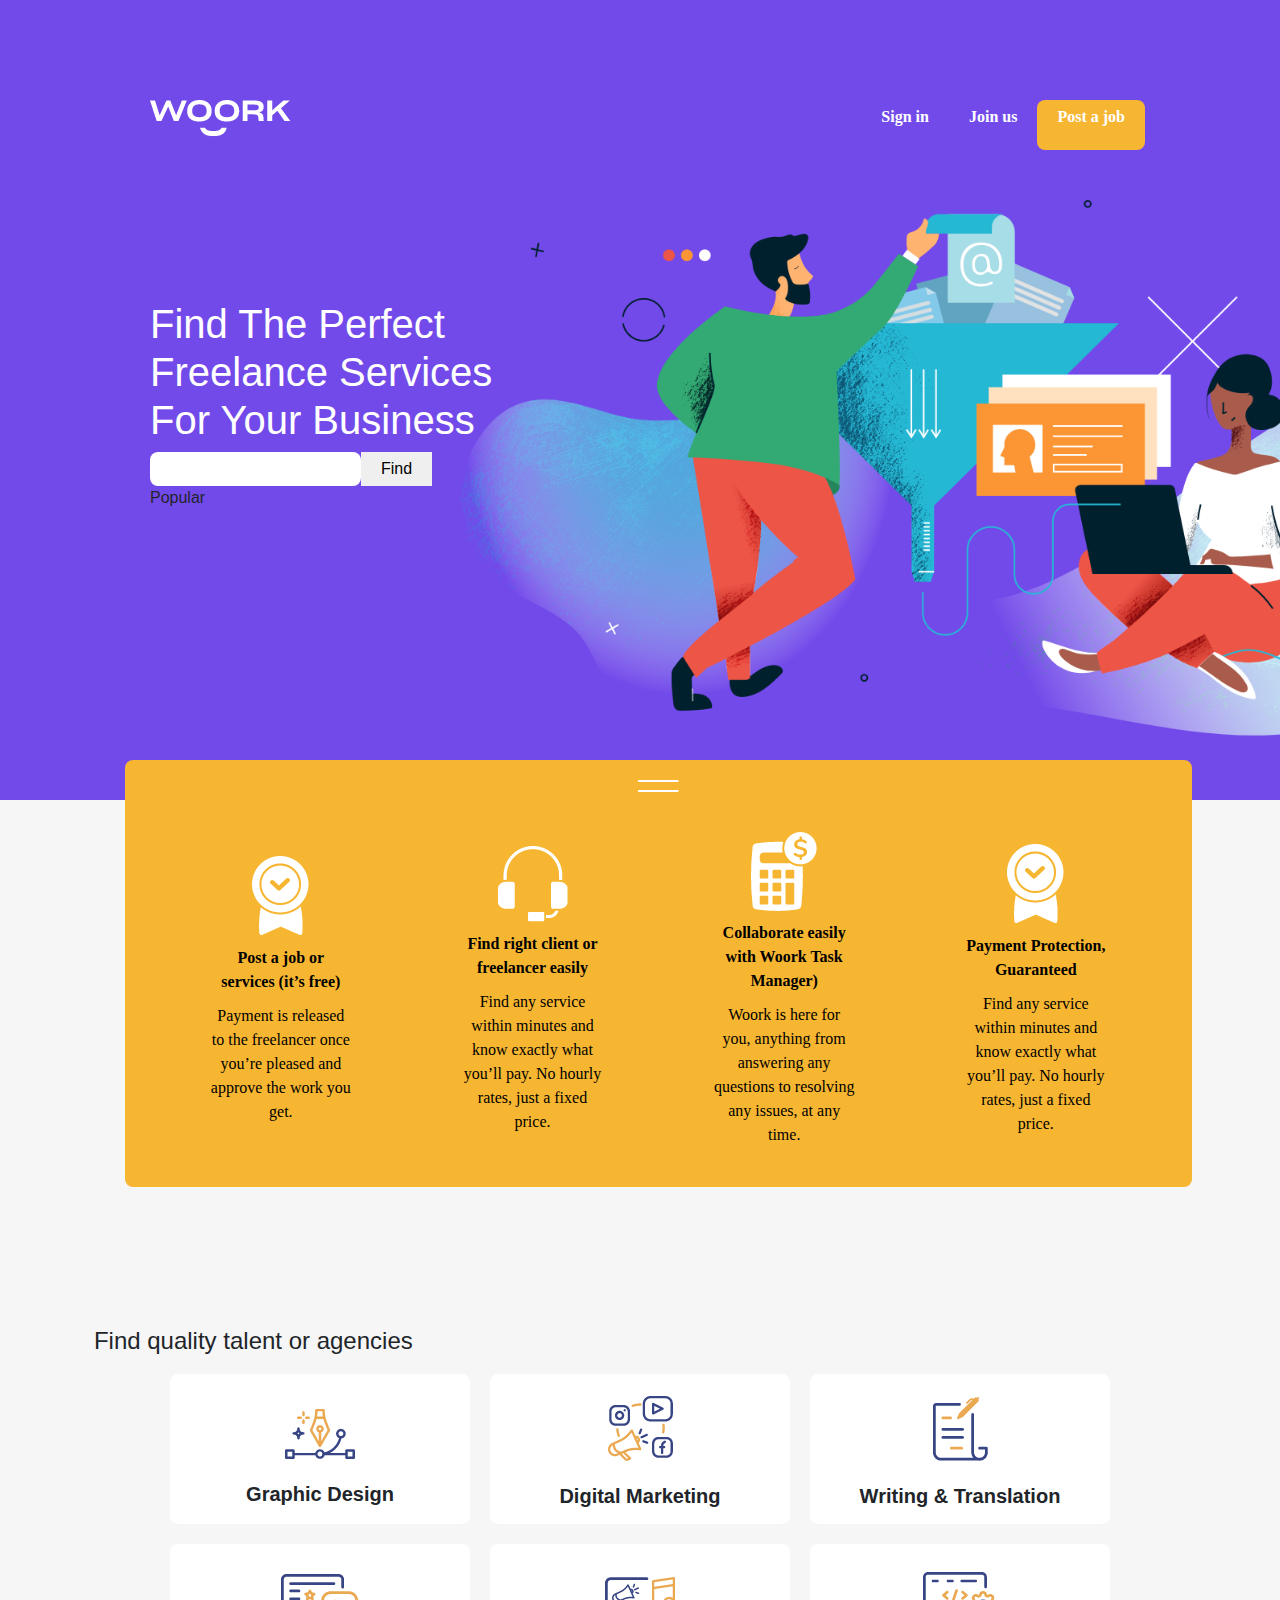
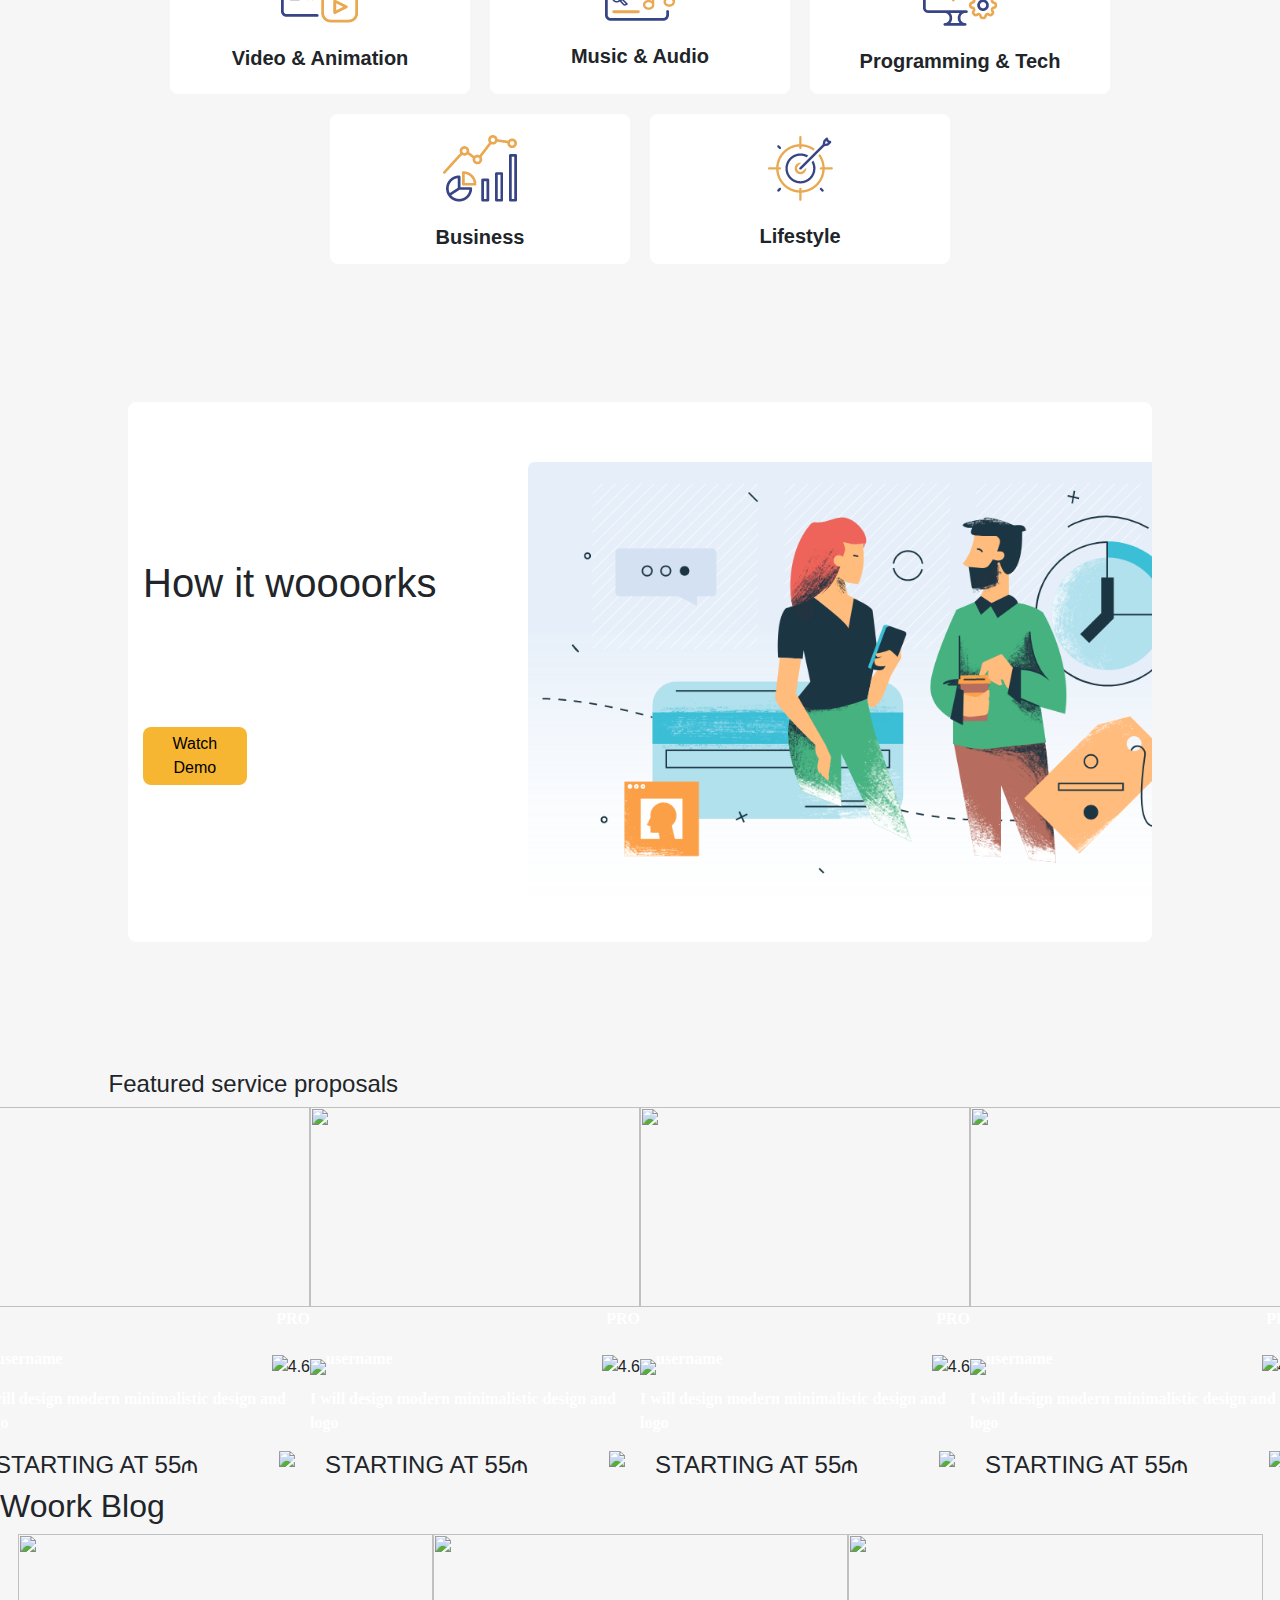
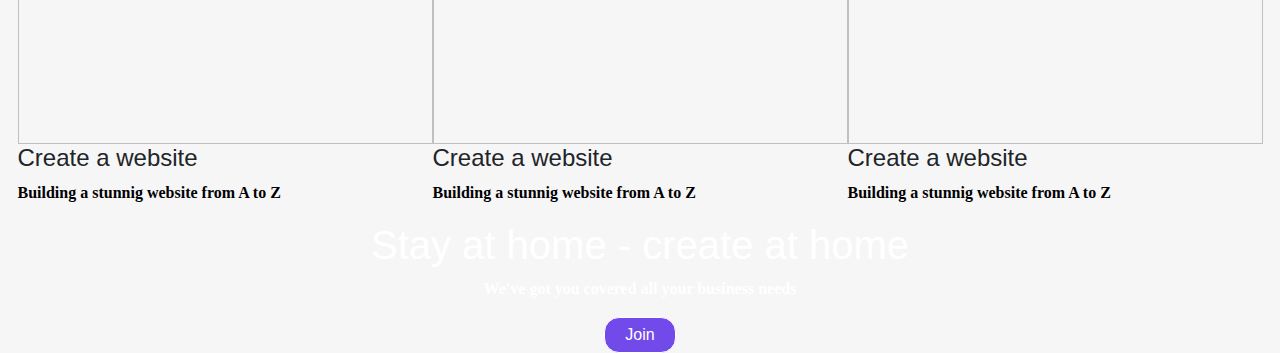
==== проект Nnn/html/index.html @ d4a45700 "Add files via upload" ====
<!doctype html>
<html>
  <head>
    <!-- Required meta tags -->
    <meta charset="utf-8">
    <meta name="viewport" content="width=device-width, initial-scale=1, shrink-to-fit=no">

    <!-- Bootstrap CSS -->
    <link rel="stylesheet" href="../css/index.css">
    <link rel="stylesheet" href="../bootstrap-4.4.1-dist/bootstrap-4.4.1-dist/css/bootstrap.min.css" rel="stylesheet">

  </head>
    <body style="background-color:#f6f6f6">
        <div class="header">
            <div class="row">
                <div class="col-md-7">
                    <img class="" src="../css/Logo.png"></div>
                    <div class="col-md-5">
                        <div class="row buttons1">
                            <button class="nobck"><p>Sign in</p></button>
                            <button class="nobck"><p>Join us</p></button>
                            <button class="bgg-orange"><p>Post a job</p></button>
                        </div>
                    </div>
            </div>
              <div class="row  header-title">
                <div class="col-md-5">
                  <h1>
                    Find The Perfect Freelance
                    Services For Your Business
                  </h1>
                  <div class="row">
                    <input>
                    <button>Find</button>  
                  </div>
                  <div>
                    Popular
                  </div>
                </div>
              </div>
        </div>
        <div class="col-md-10 marketing-toolbar bgg-orange">
            <div class="d-flex justify-content-center">
              <div>
                <img src="../css/Group1329.png">
              </div>
            </div>
            <div class="col-md-12 d-flex justify-content-center">
              <div class="col-md-3 d-flex padding-bottom-40px flex-column marketing-inset"> 
                <div class="d-flex justify-content-center"> 
                  <img class="d-flex"src="../css/Group 372.png">
                </div>
                <div>
                  <p class="title">Post a job or services
                    (it’s free)</p>
                  <p class="description">Payment is released to the freelancer once you’re pleased and approve the work you get.</p>
                </div>
              </div>
              <div class="col-md-3 padding-bottom-40px d-flex flex-column marketing-inset"> 
                <div class="icon-holder d-flex justify-content-center"> 
                  <img class="d-flex" src="../css/Group370.png">
                </div>
                <div>
                  <p class="title">Find right client or 
                    freelancer easily</p>
                  <p class="description">Find any service within minutes and know exactly what you’ll pay. No hourly rates, just a fixed price.</p>
                </div>
              </div>
              <div class="col-md-3 padding-bottom-40px d-flex flex-column marketing-inset"> 
                <div class="icon-holder d-flex justify-content-center"> 
                  <img class="d-flex" src="../css/Group368.png">
                </div>
                <div>
                  <p class="title">Collaborate easily with
                    Woork Task Manager)</p>
                  <p class="description">Woork is here for you, anything from answering any questions to resolving any issues, at any time.</p>
                </div>
              </div>
              <div class="col-md-3 padding-bottom-40px d-flex flex-column marketing-inset"> 
                <div class="icon-holder d-flex justify-content-center"> 
                  <img class="d-flex" src="../css/Group 1326.png">
                </div>
                <div>
                  <p class="title">Payment Protection,
                    Guaranteed</p>
                  <p class="description">Find any service within minutes and know exactly what you’ll pay. No hourly rates, just a fixed price.</p>
                </div>
              </div>
            </div>
       </div>
       <div class="media-tabs">
          <div class="col-4 margin-left-40px d-flex justify-content-center">
            <h4 class="d-flex justify-content-flex-start">Find quality talent or agencies</h4>
          </div>
          <div class=" col-12 d-flex flex-row justify-content-center align-items-center flex-wrap">
            <div class="container d-flex flex-column justify-content-center bgg-white">
              <div class="d-flex padding-top-10px justify-content-center">
                <img src="../css/graphic design.png">
              </div>
              <h5 class="d-flex justify-content-center">Graphic Design</h5>
            </div>
            <div class="container  d-flex flex-column justify-content-center bgg-white">
              <div class="d-flex justify-content-center">
                <img src="../css/social media marketing.png">
              </div>
              <h5 class="d-flex justify-content-center">Digital Marketing</h5>
            </div>
            <div class="container  d-flex flex-column justify-content-center bgg-white">
              <div class="d-flex justify-content-center">
                <img src="../css/copywriters_articles.png">
              </div>
              <h5 class="d-flex justify-content-center">Writing & Translation</h5>
            </div>
            <div class="container  d-flex flex-column justify-content-center bgg-white">
              <div class="d-flex justify-content-center">
                <img src="../css/Group 754.png">
              </div>
              <h5 class="d-flex justify-content-center">Video & Animation</h5>
            </div>
            <div class="container  d-flex flex-column justify-content-center bgg-white">
              <div class="d-flex justify-content-center">
                <img src="../css/Group 759.png">
              </div>
              <h5 class="d-flex justify-content-center">Music & Audio</h5>
            </div>
            <div class="container  d-flex flex-column justify-content-center bgg-white">
              <div class="d-flex justify-content-center">
                <img src="../css/Group 751.png">
              </div>
              <h5 class="d-flex justify-content-center">Programming & Tech</h5>
            </div>
            <div class="container  d-flex flex-column justify-content-center bgg-white">
              <div class="d-flex justify-content-center">
                <img src="../css/Group 750.png">
              </div>
              <h5 class="d-flex justify-content-center">Business</h5>
            </div>
            <div class="container  d-flex flex-column justify-content-center bgg-white">
              <div class="d-flex justify-content-center">
                <img src="../css/Group 752.png">
              </div>
              <h5 class="d-flex justify-content-center">Lifestyle</h5>
            </div>
          </div>
      </div>
      <div class="howitwoorks bgg-white d-flex align-items-center">
        <div class="d-flex flex-column justify-content-center col-md-4 margin-left-130px">
          <h1>How it woooorks</h1>
          <div class="col-md-8">
            <p class="color-black">Woorks expertly connects professionals and agencies to Business seeking specialized talent</p>
          </div>
          <button class="col-md-4 bgg-orange">Watch Demo</button>
        </div>
      </div>
      <div class="Featured-service-proposals">
        <div class="col-4 margin-left-40px d-flex justify-content-center">
          <h4 class="d-flex justify-content-flex-start">Featured service proposals</h4>
        </div>
        <div class="col-md-12 d-flex justify-content-center flex-row">
          <div class="featured-block d-flex flex-column">
            <div class="d-flex flex-column" >
              <img style="width:330px;height: 200px;;"src="../css/image85.png">
              <div class="pro-icon d-flex justify-content-center align-self-end">
                <p>PRO</p>
              </div>
            </div>
            <div class="featured-user d-flex flex-row justify-content-between align-items-center">
              <div class="d-flex flex-row justify-content-start align-items-center">
                <img src="../css/Ellipse 51.png">
                <p class="featured-username">username</p>
              </div>
              <div class="d-flex flex-row user-rate">
                <img src="../css/Star.png" class="rate-icon">
                <div class="rate-number">
                  4.6
                </div>
              </div>
            </div>
            <div class="featured-description">
              <p class=" color-black padding-bottom-20px">I will design modern minimalistic design and logo</p>
            </div>
            <div class="d-flex flex-row justify-content-between">
              <h4 style="padding-left:15px;">STARTING AT 55₼</h4>
              <img style="padding-right:15px; padding-bottom:5px;"src="../css/Bookmark.png">
            </div>
          </div>
          <div class="featured-block d-flex flex-column">
            <div class="d-flex flex-column" >
              <img style="width:330px;height: 200px;" src="../css/Mask Group 29.png">
              <div class="hidden pro-icon d-flex justify-content-center align-self-end">
                <p>PRO</p>
              </div>
            </div>
            <div class="featured-user d-flex flex-row justify-content-between align-items-center">
              <div class="d-flex flex-row justify-content-start align-items-center">
                <img src="../css/Ellipse 51.png">
                <p class="featured-username">username</p>
              </div>
              <div class="d-flex flex-row user-rate">
                <img src="../css/Star.png" class="rate-icon">
                <div class="rate-number">
                  4.6
                </div>
              </div>
            </div>
            <div class="featured-description">
              <p class=" color-black padding-bottom-20px">I will design modern minimalistic design and logo</p>
            </div>
            <div class="d-flex flex-row justify-content-between">
              <h4 style="padding-left:15px;">STARTING AT 55₼</h4>
              <img style="padding-right:15px; padding-bottom:5px;"src="../css/Bookmark.png">
            </div>
          </div>
          <div class="featured-block d-flex flex-column">
            <div class="d-flex flex-column" >
              <img style="width:330px;height: 200px;"src="../css/Image 167.png">
              <div class="hidden pro-icon d-flex justify-content-center align-self-end">
                <p>PRO</p>
              </div>
            </div>
            <div class="featured-user d-flex flex-row justify-content-between align-items-center">
              <div class="d-flex flex-row justify-content-start align-items-center">
                <img src="../css/Ellipse 51.png">
                <p class="featured-username">username</p>
              </div>
              <div class="d-flex flex-row user-rate">
                <img src="../css/Star.png" class="rate-icon">
                <div class="rate-number">
                  4.6
                </div>
              </div>
            </div>
            <div class="featured-description">
              <p class=" color-black padding-bottom-20px">I will design modern minimalistic design and logo</p>
            </div>
            <div class="d-flex flex-row justify-content-between">
              <h4 style="padding-left:15px;">STARTING AT 55₼</h4>
              <img style="padding-right:15px; padding-bottom:5px;"src="../css/Bookmark.png">
            </div>
          </div>
          <div class="featured-block d-flex flex-column">
            <div class="d-flex flex-column" >
              <img style="width:330px;height: 200px;" src="../css/Image 168.png">
              <div class="pro-icon d-flex justify-content-center align-self-end">
                <p>PRO</p>
              </div>
            </div>
            <div class="featured-user d-flex flex-row justify-content-between align-items-center">
              <div class="d-flex flex-row justify-content-start align-items-center">
                <img src="../css/Ellipse 51.png">
                <p class="featured-username">username</p>
              </div>
              <div class="d-flex flex-row user-rate">
                <img src="../css/Star.png" class="rate-icon">
                <div class="rate-number">
                  4.6
                </div>
              </div>
            </div>
            <div class="featured-description">
              <p class=" color-black padding-bottom-20px">I will design modern minimalistic design and logo</p>
            </div>
            <div class="d-flex flex-row justify-content-between">
              <h4 style="padding-left:15px;">STARTING AT 55₼</h4>
              <img style="padding-right:15px; padding-bottom:5px;"src="../css/Bookmark.png">
            </div>
          </div>
        </div>
      </div>
      <div class="WoorkBlog d-flex flex-column">
        <h2 class="d-flex flex-row">Woork Blog</h2>
        <div class="d-flex flex-row justify-content-center">
          <div class="blog-inset">
            <img style="width:415px;height:210px;" src="../css/Image 169.png">
            <div class="d-flex flex-column">
              <h4>Create a website</h4>
              <p style="color:black">Building a stunnig website from A to Z</p>
            </div>
          </div>
          <div class="blog-inset">
            <img style="width:415px;height:210px;" src="../css/Image 170.png">
            <div class="d-flex flex-column">
              <h4>Create a website</h4>
              <p style="color:black">Building a stunnig website from A to Z</p>
            </div>
          </div>
          <div class="blog-inset">
            <img style="width:415px;height:210px;"src="../css/Image 171.png">
            <div class="d-flex flex-column">
              <h4>Create a website</h4>
              <p style="color:black">Building a stunnig website from A to Z</p>
            </div>
          </div>
        </div>
      </div>
      <div class="d-flex justify-content-center">
        <div class="StayAtHome d-flex flex-column justify-content-center align-items-center">
          <h1 style="color:white">Stay at home - create at home</h1>
          <p>We've got you covered all your business needs</p>
          <button style="background-color: #734AEA; color:white;border:1px solid white;border-radius:15px;">Join</button>
        </div>
      </div>
    <!-- Optional JavaScript -->
    <!-- jQuery first, then Popper.js, then Bootstrap JS -->
    <script src="https://code.jquery.com/jquery-3.4.1.slim.min.js" integrity="sha384-J6qa4849blE2+poT4WnyKhv5vZF5SrPo0iEjwBvKU7imGFAV0wwj1yYfoRSJoZ+n" crossorigin="anonymous"></script>
    <script src="https://cdn.jsdelivr.net/npm/popper.js@1.16.0/dist/umd/popper.min.js" integrity="sha384-Q6E9RHvbIyZFJoft+2mJbHaEWldlvI9IOYy5n3zV9zzTtmI3UksdQRVvoxMfooAo" crossorigin="anonymous"></script>
    <script src="https://stackpath.bootstrapcdn.com/bootstrap/4.4.1/js/bootstrap.min.js" integrity="sha384-wfSDF2E50Y2D1uUdj0O3uMBJnjuUD4Ih7YwaYd1iqfktj0Uod8GCExl3Og8ifwB6" crossorigin="anonymous"></script>
  </body>
</html>
---- проект Nnn/css/index.css ----
@font-face {
    font-family: "Averta";
    src: url("css/fonts/Averta-black");
    font-family: "Averta-italic";
    src: url("css/fonts/Averta-italic");
}
.col-md-12.col-md-10.col-md-3{
    padding-left: none;
}
body{
    background-color:#F6F6F6;
}
p{
    font-family: Averta;
    font-weight: bold;
    color:white;
}
.logo{
    padding-left:15px;
}
.header{
    background-color:#734AEA;
    background-image:url(../css/Component10–1.png);
    background-repeat: no-repeat;
    background-position-x: 460px;
    background-position-y: 200px;
    background-size: 1000px;
    padding:100px 150px 100px 150px;
    height: 800px;
}
.header-title{
    padding-top:150px;
}
.header-title input{
    margin-left:15px;
    border:none;
    border-radius: 8px;
}
.header h1{
    color:white;
}
.marketing-toolbar{
    position: relative;
    bottom:40px;
    left:125px;
}

.marketing-toolbar img{
    margin-top:20px;
}
.marketing-toolbar .col-md-12{
    padding-top:20px;
}
.padding-bottom-40px{
    padding-bottom:40px;
}
.margin-left-40px{
    margin-left:40px;
}
.padding-top-10px{
    padding-top:10px;
}
.marketing-inset{
    display:flex;
    justify-content: center;
}
.marketing-inset p{
    color:black;
    margin:0px 40px 0 40px;
    text-align: center;
}
.marketing-inset .title{
    padding-top: 10px;
    font-weight: 800;
}
.marketing-inset .description{
    padding-top:10px;
    font-weight: 500;

}
.media-tabs{
    margin-top:100px
}
.media-tabs img{
    padding:15px
}
.media-tabs .icon{
    position: relative;
    width:40px;
    height:25px;
}
.media-tabs h5{
    display: flex;
    padding-top:8px;
    font-weight: 700;
}
.media-tabs .container{
    width: 300px;
    height:150px;
    margin:10px;
}
.media-tabs .col-md-3{
    height: 130px;
    margin:5px;
}
.howitwoorks{
    margin:128px;
    height:540px;
    background-image: url(../css/howitwoorks-background.png);
    background-repeat: no-repeat;
    background-position-x: 400px;
    background-position-y: 60px;
    background-size: 800px;

}
:disabled .col-md-3{
    display:flex;
    flex-direction:column;
}
button{
    border: none;
    padding:5px 20px;
    text-align: center;
    text-justify: auto;
}
.buttons1{
    justify-content: flex-end;
}
.bgg-orange{
    background-color:#F7B632;
    border-radius: 8px;
}
.bgg-white{
    background-color:#Ffffff;
    border-radius: 8px; 
}
.nobck{
    background-color: transparent;
}
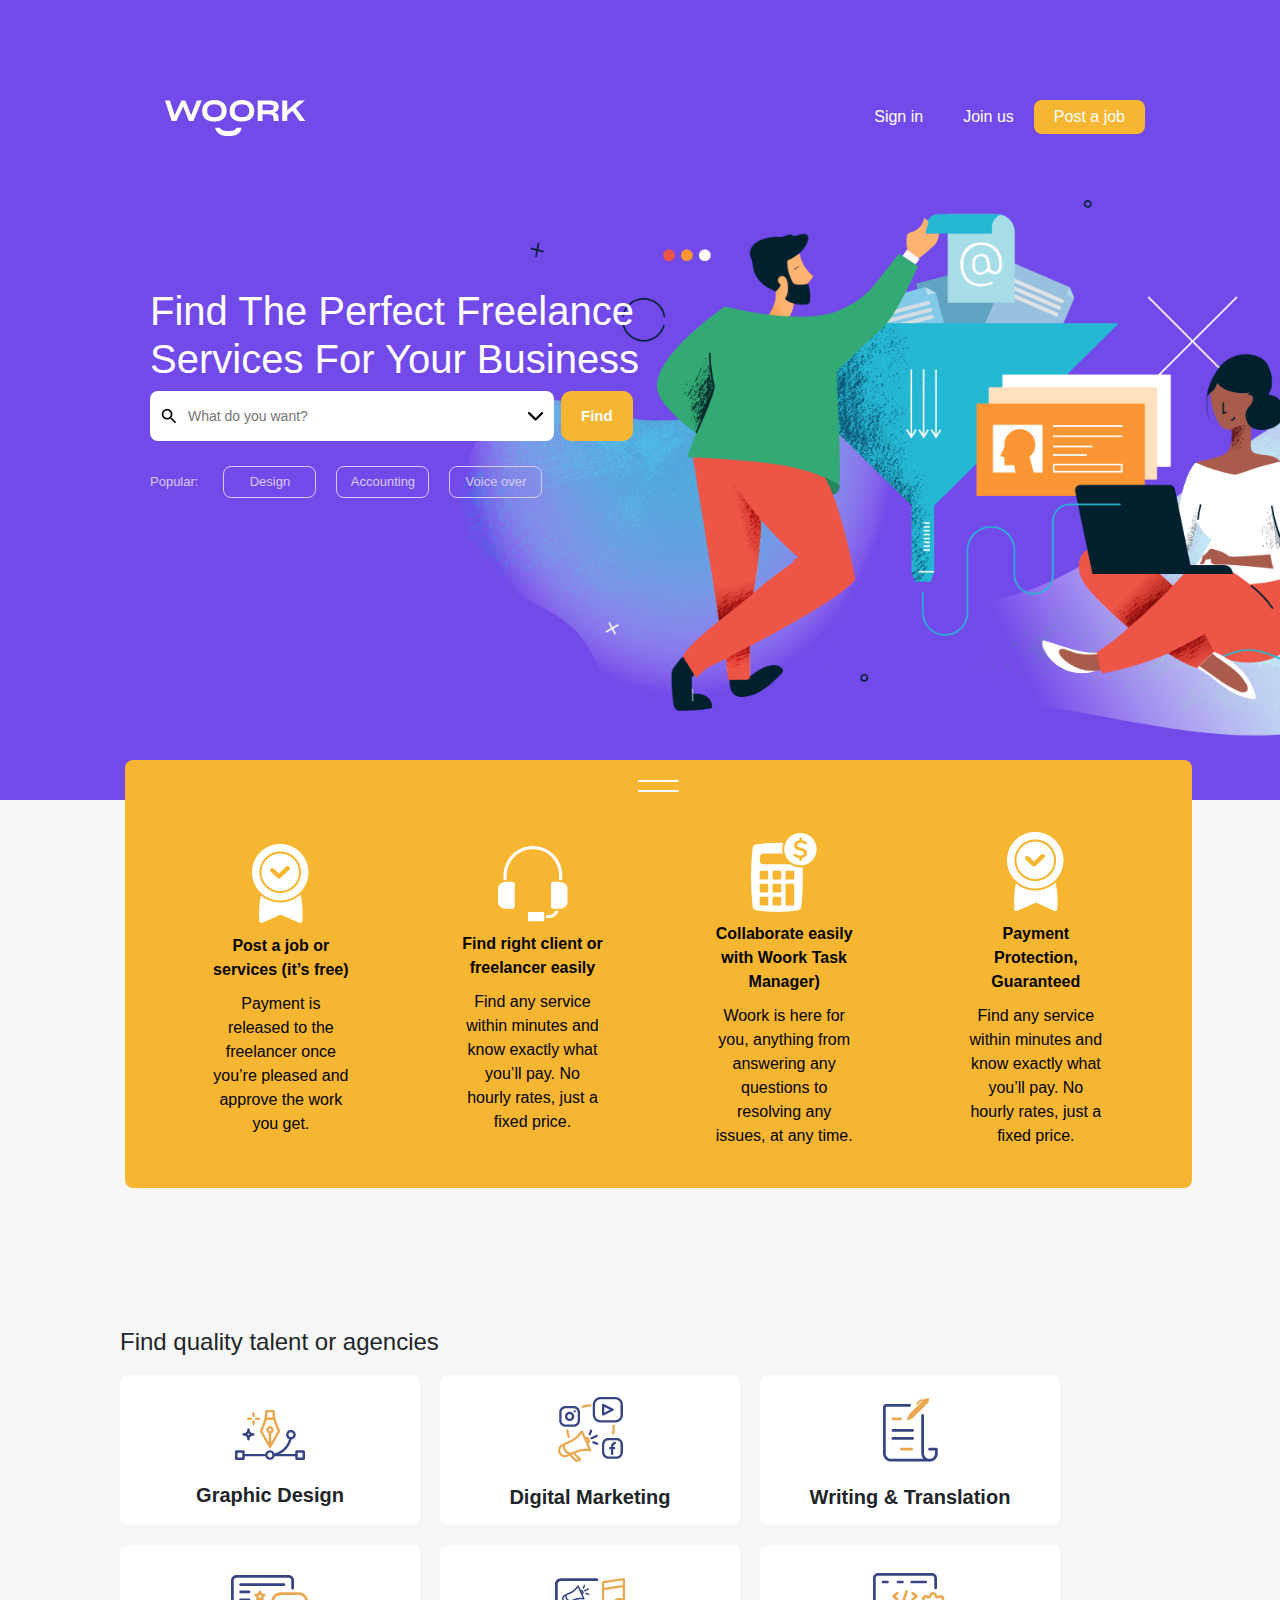
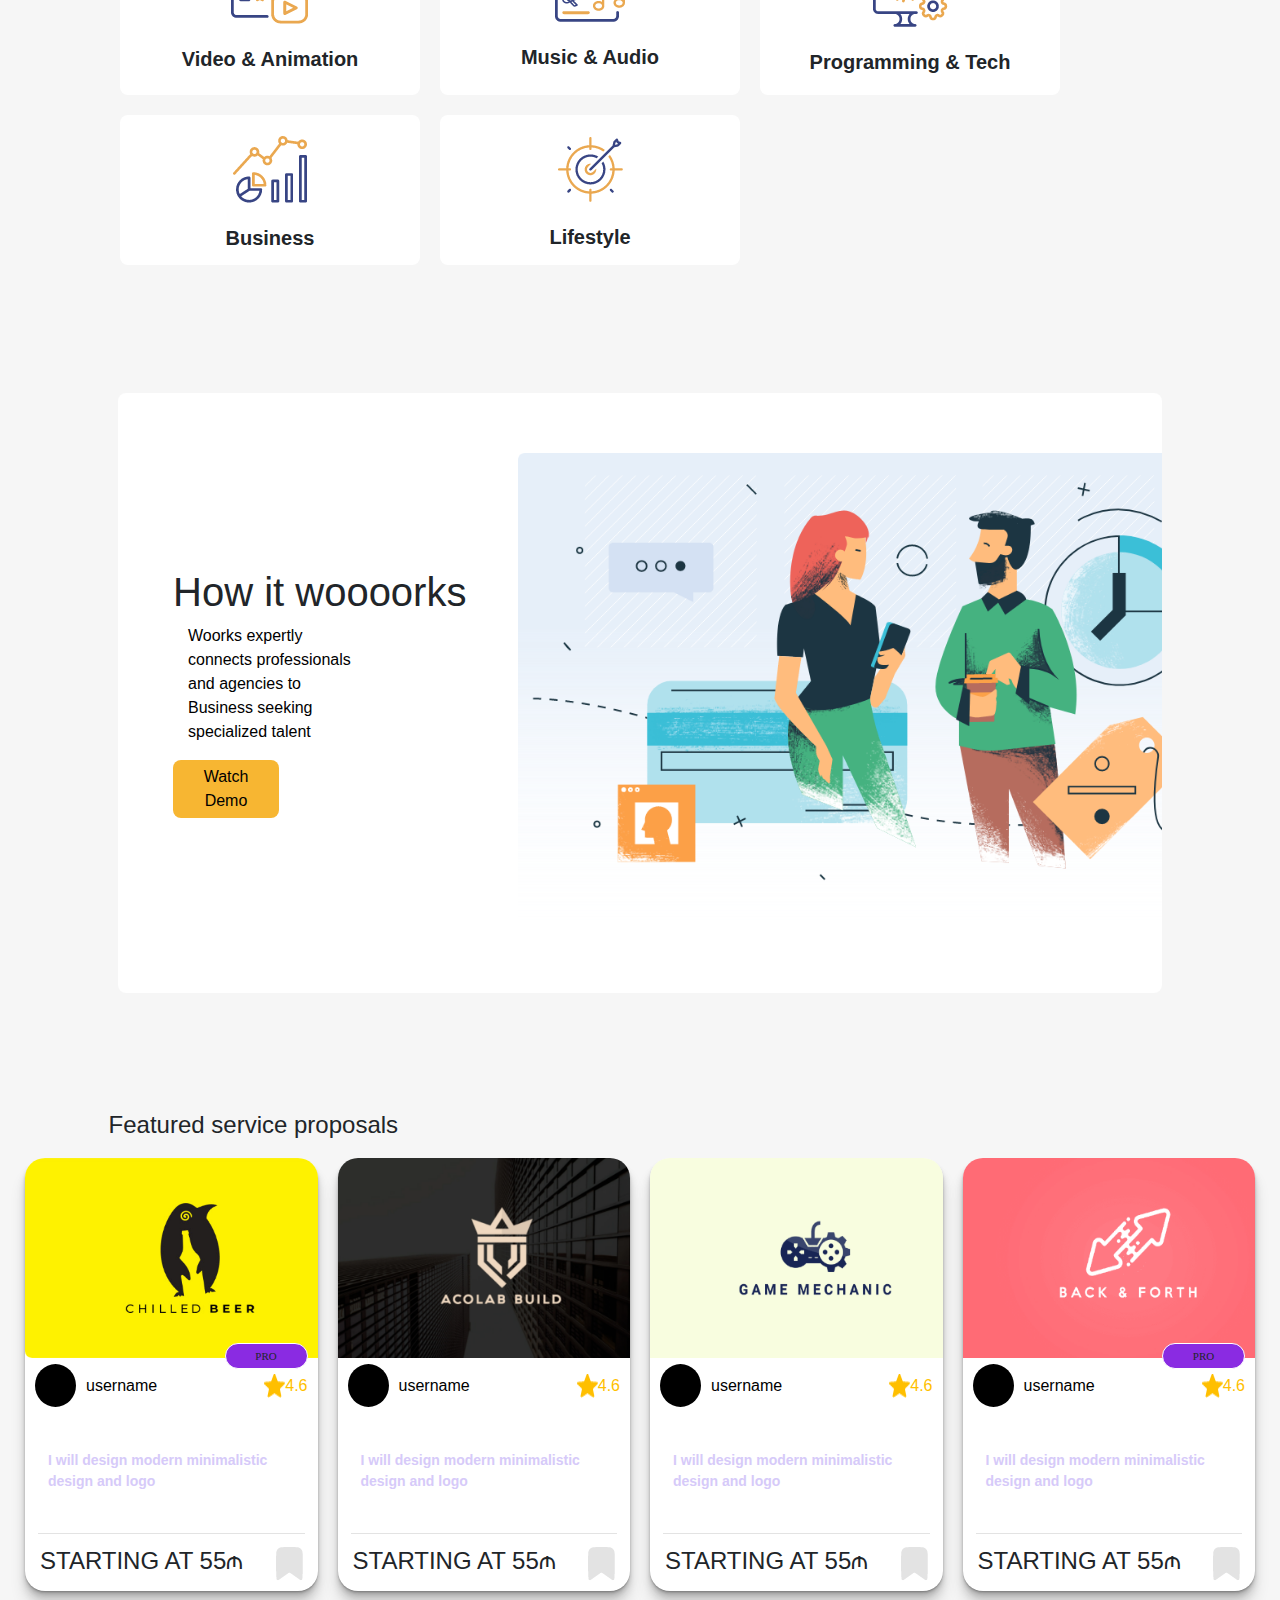
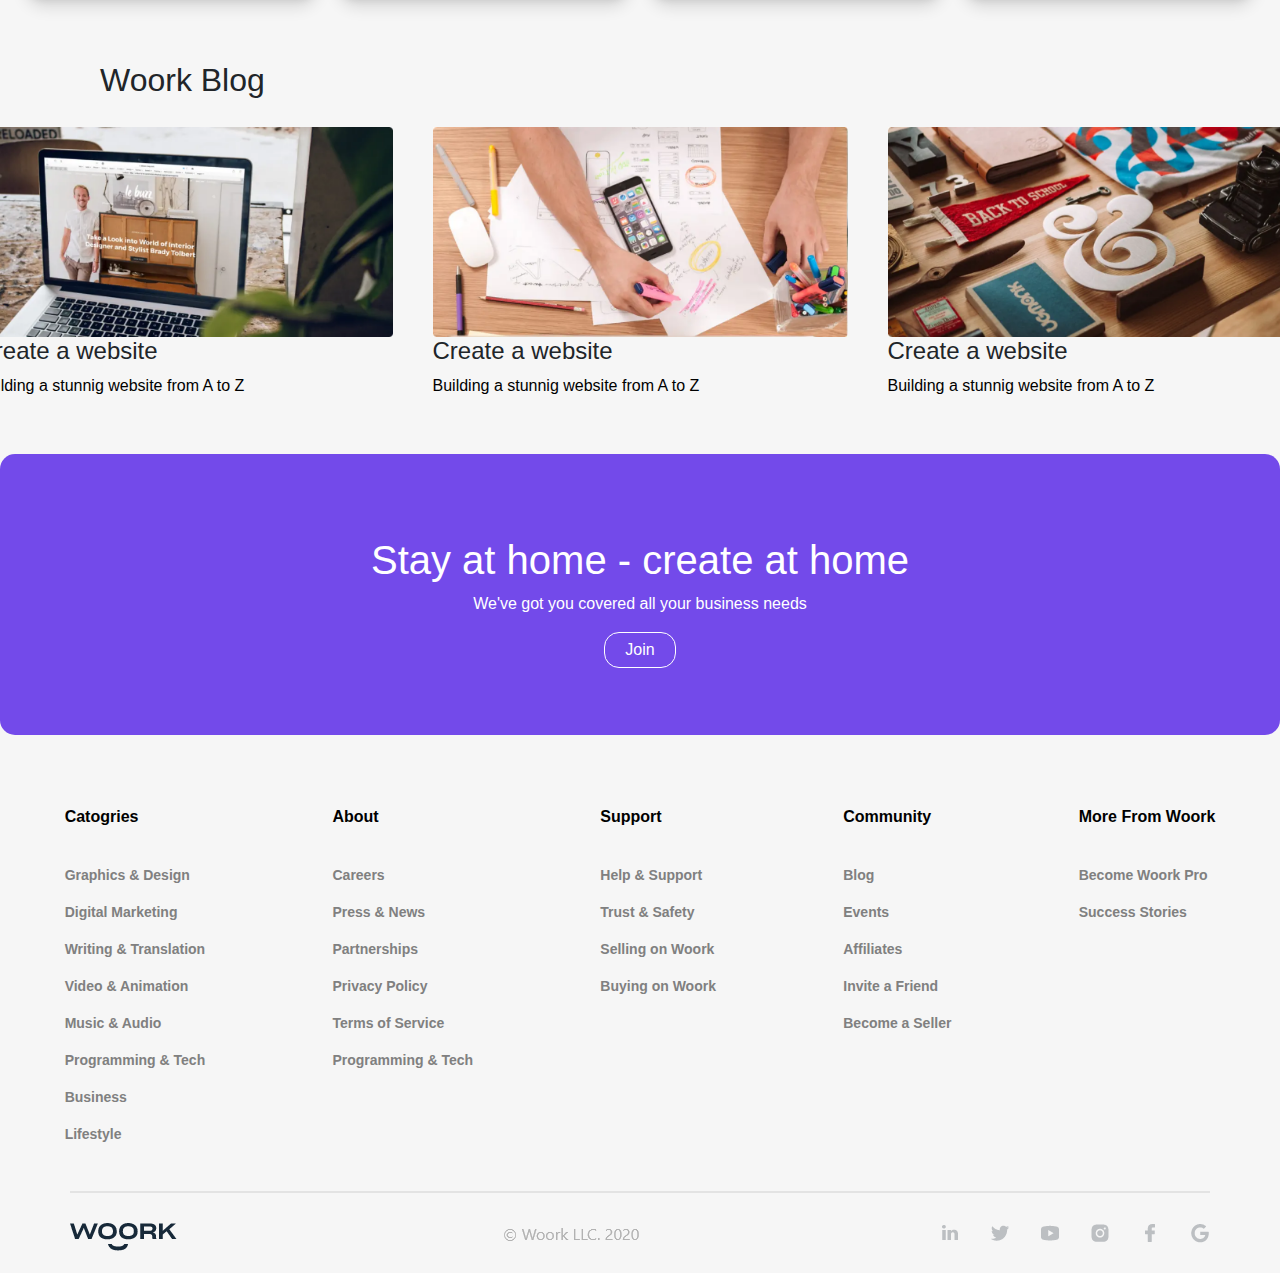
==== commit f67f2567: "Add files via upload" ====
--- a/проект Nnn/html/index.html
+++ b/проект Nnn/html/index.html
@@ -6,6 +6,7 @@
     <meta name="viewport" content="width=device-width, initial-scale=1, shrink-to-fit=no">
 
     <!-- Bootstrap CSS -->
+    <link href="https://cdnjs.cloudflare.com/ajax/libs/font-awesome/4.7.0/css/font-awesome.min.css" rel="stylesheet"/>
     <link rel="stylesheet" href="../css/index.css">
     <link rel="stylesheet" href="../bootstrap-4.4.1-dist/bootstrap-4.4.1-dist/css/bootstrap.min.css" rel="stylesheet">
 
@@ -17,24 +18,31 @@
                     <img class="" src="../css/Logo.png"></div>
                     <div class="col-md-5">
                         <div class="row buttons1">
-                            <button class="nobck"><p>Sign in</p></button>
-                            <button class="nobck"><p>Join us</p></button>
+                            <button class="nobgg"><p>Sign in</p></button>
+                            <button class="nobgg"><p>Join us</p></button>
                             <button class="bgg-orange"><p>Post a job</p></button>
                         </div>
                     </div>
             </div>
               <div class="row  header-title">
-                <div class="col-md-5">
+                <div>
                   <h1>
                     Find The Perfect Freelance
                     Services For Your Business
                   </h1>
                   <div class="row">
-                    <input>
+                    <div class="input-container d-flex flex-row align-items-center">
+                      <img src="../css/search-black-18dp/1x/baseline_search_black_18dp.png">
+                      <input placeholder="What do you want? ">
+                      <img class="arrow"src="../css/Icon ionic-ios-arrow-down.png">
+                    </div>
                     <button>Find</button>  
                   </div>
-                  <div>
-                    Popular
+                  <div class="popular d-flex justify-content-flex-start align-items-center">
+                    <p>Popular:</p>
+                    <div class="popular-tab d-flex justify-content-center align-items-center"><p>Design</p></div>
+                    <div class="popular-tab d-flex justify-content-center align-items-center"><p>Accounting</p></div>
+                    <div class="popular-tab d-flex justify-content-center align-items-center"><p>Voice over</p></div>
                   </div>
                 </div>
               </div>
@@ -89,10 +97,10 @@
             </div>
        </div>
        <div class="media-tabs">
-          <div class="col-4 margin-left-40px d-flex justify-content-center">
+          <div class="d-flex justify-content-flex-start">
             <h4 class="d-flex justify-content-flex-start">Find quality talent or agencies</h4>
           </div>
-          <div class=" col-12 d-flex flex-row justify-content-center align-items-center flex-wrap">
+          <div class="d-flex flex-row align-items-center flex-wrap">
             <div class="container d-flex flex-column justify-content-center bgg-white">
               <div class="d-flex padding-top-10px justify-content-center">
                 <img src="../css/graphic design.png">
@@ -262,7 +270,7 @@
             </div>
             <div class="d-flex flex-row justify-content-between">
               <h4 style="padding-left:15px;">STARTING AT 55₼</h4>
-              <img style="padding-right:15px; padding-bottom:5px;"src="../css/Bookmark.png">
+              <img style="padding-right:15px; padding-bottom:10px;"src="../css/Bookmark.png">
             </div>
           </div>
         </div>
@@ -296,10 +304,66 @@
       <div class="d-flex justify-content-center">
         <div class="StayAtHome d-flex flex-column justify-content-center align-items-center">
           <h1 style="color:white">Stay at home - create at home</h1>
-          <p>We've got you covered all your business needs</p>
+          <p style="color:white;">We've got you covered all your business needs</p>
           <button style="background-color: #734AEA; color:white;border:1px solid white;border-radius:15px;">Join</button>
         </div>
       </div>
+      <div class="d-flex justify-content-center">
+      <div class="pre-footer d-flex flex-row justify-content-around">
+        <div class="d-flex flex-column">
+          <p style="padding-bottom:20px;"class="title">Catogries</p>
+          <p>Graphics & Design</p>
+          <p>Digital Marketing</p>
+          <p>Writing & Translation</p>
+          <p>Video & Animation</p>
+          <p>Music & Audio</p>
+          <p>Programming & Tech</p>
+          <p>Business</p>
+          <p>Lifestyle</p>
+        </div>
+        <div class="d-flex flex-column">
+          <p style="padding-bottom:20px;font-weight:bold" class="title">About</p>
+          <p>Careers</p>
+          <p>Press & News</p>
+          <p>Partnerships</p>
+          <p>Privacy Policy</p>
+          <p>Terms of Service</p>
+          <p>Programming & Tech</p>
+        </div>
+        <div class="d-flex  flex-column">
+          <p style="padding-bottom:20px;font-weight:bold" class="title">Support</p>
+          <p>Help & Support</p>
+          <p>Trust & Safety</p>
+          <p>Selling on Woork</p>
+          <p>Buying on Woork</p>
+        </div>
+        <div class="d-flex flex-column">
+          <p style="padding-bottom:20px;font-weight:bold"class="title">Community</p>
+          <p>Blog</p>
+          <p>Events</p>
+          <p>Affiliates</p>
+          <p>Invite a Friend</p>
+          <p>Become a Seller</p>
+        </div>
+        <div class="d-flex flex-column">
+          <p style="padding-bottom:20px;font-weight:bold"class="title">More From Woork</p>
+          <p>Become Woork Pro</p>
+          <p>Success Stories</p>
+        </div>
+      </div>
+    </div>
+    <div class="footer d-flex justify-content-between">
+      <div style="width:140px;height:50px;"><img src="../css/Group 3.png"></div>
+      <div style="width:160px;height:30px;"><img style="float:right"src="../css/© Woork LLC. 2020.png"></div>
+      <div class="d-flex flex-row justify-content-flex-end">
+        <div style="width:50px; height:50px;"><img style="float:right"src="../css/Linkedin.png"></div>
+        <div style="width:50px; height:50px;"><img style="float:right"src="../css/Twitter.png"></div>
+        <div style="width:50px; height:50px;"><img style="float:right"src="../css/YouTube.png"></div>
+        <div style="width:50px; height:50px;"><img style="float:right"src="../css/Instagram.png"></div>
+        <div style="width:50px; height:50px;"><img style="float:right" src="../css/Facebook.png"></div>
+        <div style="width:50px; height:50px;"><img style="float:right"src="../css/Google.png"></div>
+      </div>
+    </div>
     <!-- Optional JavaScript -->
     <!-- jQuery first, then Popper.js, then Bootstrap JS -->
     <script src="https://code.jquery.com/jquery-3.4.1.slim.min.js" integrity="sha384-J6qa4849blE2+poT4WnyKhv5vZF5SrPo0iEjwBvKU7imGFAV0wwj1yYfoRSJoZ+n" crossorigin="anonymous"></script>
--- a/проект Nnn/css/index.css
+++ b/проект Nnn/css/index.css
@@ -10,10 +10,8 @@
 body{
     background-color:#F6F6F6;
 }
-p{
-    font-family: Averta;
-    font-weight: bold;
-    color:white;
+.row{
+    margin-left:0px!important;
 }
 .logo{
     padding-left:15px;
@@ -28,95 +26,6 @@
     padding:100px 150px 100px 150px;
     height: 800px;
 }
-.header-title{
-    padding-top:150px;
-}
-.header-title input{
-    margin-left:15px;
-    border:none;
-    border-radius: 8px;
-}
-.header h1{
-    color:white;
-}
-.marketing-toolbar{
-    position: relative;
-    bottom:40px;
-    left:125px;
-}
-
-.marketing-toolbar img{
-    margin-top:20px;
-}
-.marketing-toolbar .col-md-12{
-    padding-top:20px;
-}
-.padding-bottom-40px{
-    padding-bottom:40px;
-}
-.margin-left-40px{
-    margin-left:40px;
-}
-.padding-top-10px{
-    padding-top:10px;
-}
-.marketing-inset{
-    display:flex;
-    justify-content: center;
-}
-.marketing-inset p{
-    color:black;
-    margin:0px 40px 0 40px;
-    text-align: center;
-}
-.marketing-inset .title{
-    padding-top: 10px;
-    font-weight: 800;
-}
-.marketing-inset .description{
-    padding-top:10px;
-    font-weight: 500;
-
-}
-.media-tabs{
-    margin-top:100px
-}
-.media-tabs img{
-    padding:15px
-}
-.media-tabs .icon{
-    position: relative;
-    width:40px;
-    height:25px;
-}
-.media-tabs h5{
-    display: flex;
-    padding-top:8px;
-    font-weight: 700;
-}
-.media-tabs .container{
-    width: 300px;
-    height:150px;
-    margin:10px;
-}
-.media-tabs .col-md-3{
-    height: 130px;
-    margin:5px;
-}
-.howitwoorks{
-    margin:128px;
-    height:540px;
-    background-image: url(../css/howitwoorks-background.png);
-    background-repeat: no-repeat;
-    background-position-x: 400px;
-    background-position-y: 60px;
-    background-size: 800px;
-
-}
-:disabled .col-md-3{
-    display:flex;
-    flex-direction:column;
-}
 button{
     border: none;
     padding:5px 20px;
@@ -126,6 +35,10 @@
 .buttons1{
     justify-content: flex-end;
 }
+.buttons1 button p{
+    margin-bottom:0px;
+    color:white
+}
 .bgg-orange{
     background-color:#F7B632;
     border-radius: 8px;
@@ -134,9 +47,257 @@
     background-color:#Ffffff;
     border-radius: 8px; 
 }
-.nobck{
+.nobgg{
     background-color: transparent;
-}
-
-
-
+    
+}
+.header-title{
+    padding-top:150px;
+    width: 619px;
+}
+.header-title button{
+    background-color: #F7B632;
+    border:none;
+    color:white;
+    font-size: 15px;
+    font-weight: 700;
+    border-radius:10px;
+    margin-left:7px;
+
+}
+.header-title input{
+    border:none;
+    border-radius: 8px;
+    width:350px;
+    height:50px;
+    font-size: 14px;
+}
+.header-title .input-container{
+    border-radius: 8px;
+    background-color: white;
+}
+.header-title .input-container img{
+    padding-left:10px;
+}
+.header-title .input-container .arrow{
+    padding-left:0px;
+    padding-right:10px;
+}
+.header-title ::placeholder{
+    padding-left:8px;
+}
+.popular{
+    margin-top:15px;
+}
+.popular-tab{
+    margin:10px;
+    width:93px;
+    background-color: transparent;
+    border-radius: 8px;
+    border:1px solid #D6CAF9;
+}
+.popular p{
+    color:#D6CAF9;
+    font-size:13px;
+    text-shadow: 16%;
+    margin-bottom: 0px;
+    padding:5px 15px 5px 0px;
+}
+.popular-tab p{
+    padding:5px 15px 5px 15px;
+}
+.header h1{
+    color:white;
+}
+.marketing-toolbar{
+    position: relative;
+    bottom:40px;
+    left:125px;
+}
+
+.marketing-toolbar img{
+    margin-top:20px;
+}
+.marketing-toolbar .col-md-12{
+    padding-top:20px;
+}
+.padding-bottom-40px{
+    padding-bottom:40px;
+}
+.margin-left-40px{
+    margin-left:40px;
+}
+.padding-top-10px{
+    padding-top:10px;
+}
+.padding-bottom-20px{
+    padding-bottom:20px;
+}
+.margin-left-130px{
+    margin-left:40px;
+}
+.padding-right-50px{
+    padding-right:140px;
+}
+.nopadding {
+    padding: 0 !important;
+    margin: 0 !important;
+ }
+.marketing-inset{
+    display:flex;
+    justify-content: center;
+}
+.marketing-inset p{
+    color:black;
+    margin:0px 40px 0 40px;
+    text-align: center;
+}
+.marketing-inset .title{
+    padding-top: 10px;
+    font-weight: 800;
+}
+.marketing-inset .description{
+    padding-top:10px;
+    font-weight: 500;
+
+}
+.media-tabs{
+    margin-left:110px;
+    margin-top:100px
+}
+.media-tabs h4{
+    padding-left:10px;
+}
+.media-tabs img{
+    padding:15px
+}
+.media-tabs .icon{
+    position: relative;
+    width:40px;
+    height:25px;
+}
+.media-tabs h5{
+    display: flex;
+    padding-top:8px;
+    font-weight: 700;
+}
+.media-tabs .container{
+    width: 300px;
+    height:150px;
+    margin:10px;
+}
+.media-tabs .col-md-3{
+    height: 130px;
+    margin:5px;
+}
+.color-black{
+    color:black;
+}
+.howitwoorks{
+    margin:118px;
+    height:600px;
+    background-image: url(../css/howitwoorks-background.png);
+    background-repeat: no-repeat;
+    background-position-x: 400px;
+    background-position-y: 60px;
+    background-size: 830px;
+
+}
+.pro-icon{
+    position:relative;
+    bottom:15px;
+    right:10px;
+    background-color: blueviolet;
+    width: 83px;
+    border: 1px solid white;
+    border-radius: 40px;
+}
+.pro-icon p{
+    font-size: 11px;
+    font-family: Averta;
+    margin:0px;
+    padding:4px 13px 4px 13px;
+}
+
+.featured-user{
+    position: relative;
+    bottom:20px;
+    padding-left:10px;
+    padding-right:10px;
+    padding-bottom:10px;
+}
+.featured-username{
+    padding-left:10px;
+    margin-bottom:0px;
+    color:black
+}
+.featured-block{
+    width:320px;
+    margin:10px;
+    border-radius: 20px;
+    background-color: white;
+    overflow: hidden;
+    box-shadow: 0 1px 1px rgba(0,0,0,0.12), 
+                    0 2px 2px rgba(0,0,0,0.12), 
+                    0 4px 4px rgba(0,0,0,0.12), 
+                    0 8px 8px rgba(0,0,0,0.12),
+                    0 16px 16px rgba(0,0,0,0.12);
+}
+.featured-description{
+    border-bottom: solid 1px #E3E3E3;
+    margin:13px;
+    padding-left: 10px;
+    padding-bottom:5px;
+    font-weight:700;
+}
+.featured-description p{
+    font-size: 14px;
+    color:#D6CAF9;
+    font-weight:700;
+}
+.hidden{
+    visibility: hidden;
+}
+.rate-number{
+    color:#FFBF00;
+}
+.WoorkBlog{
+    margin-top:60px;
+}
+.WoorkBlog h2{
+    margin-left: 100px;
+}
+.blog-inset{
+    padding:20px;
+}
+.StayAtHome{
+    margin-top:20px;
+    padding-top:15px;
+    width:1342px;
+    height:281px;
+    background-color: #734AEA;
+    border-radius: 15px;
+}
+.pre-footer{
+    margin-top:70px;
+    width:1278px;
+}
+.pre-footer p{
+    color:grey;
+    font-weight: 600;
+    font-size: 14px;
+}
+.pre-footer .flex-column .title{
+    color:black;
+    font-size:16px;
+}
+.footer{
+    margin-left:70px;
+    margin-right:70px;
+    padding-top:30px;
+    margin-top:30px;
+    border-top:2px solid #E3E3E3;
+}
+
+
+
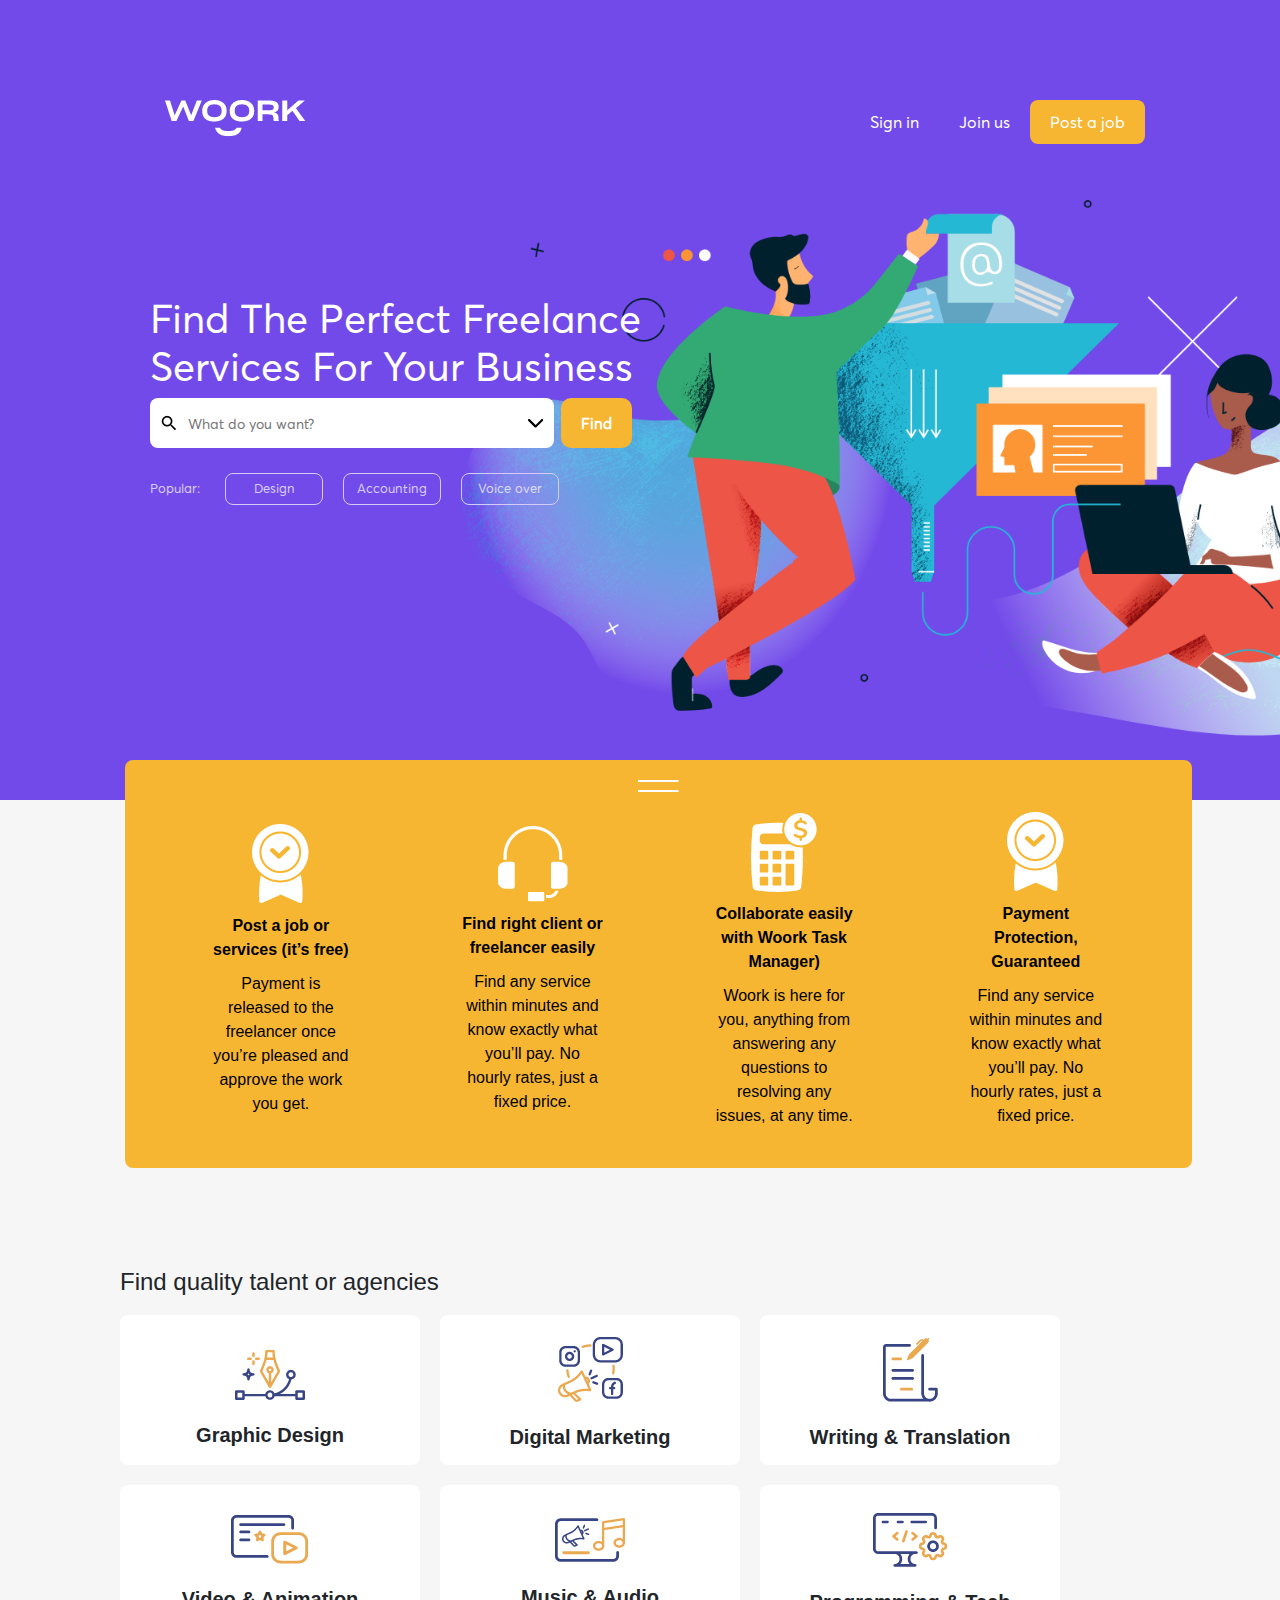
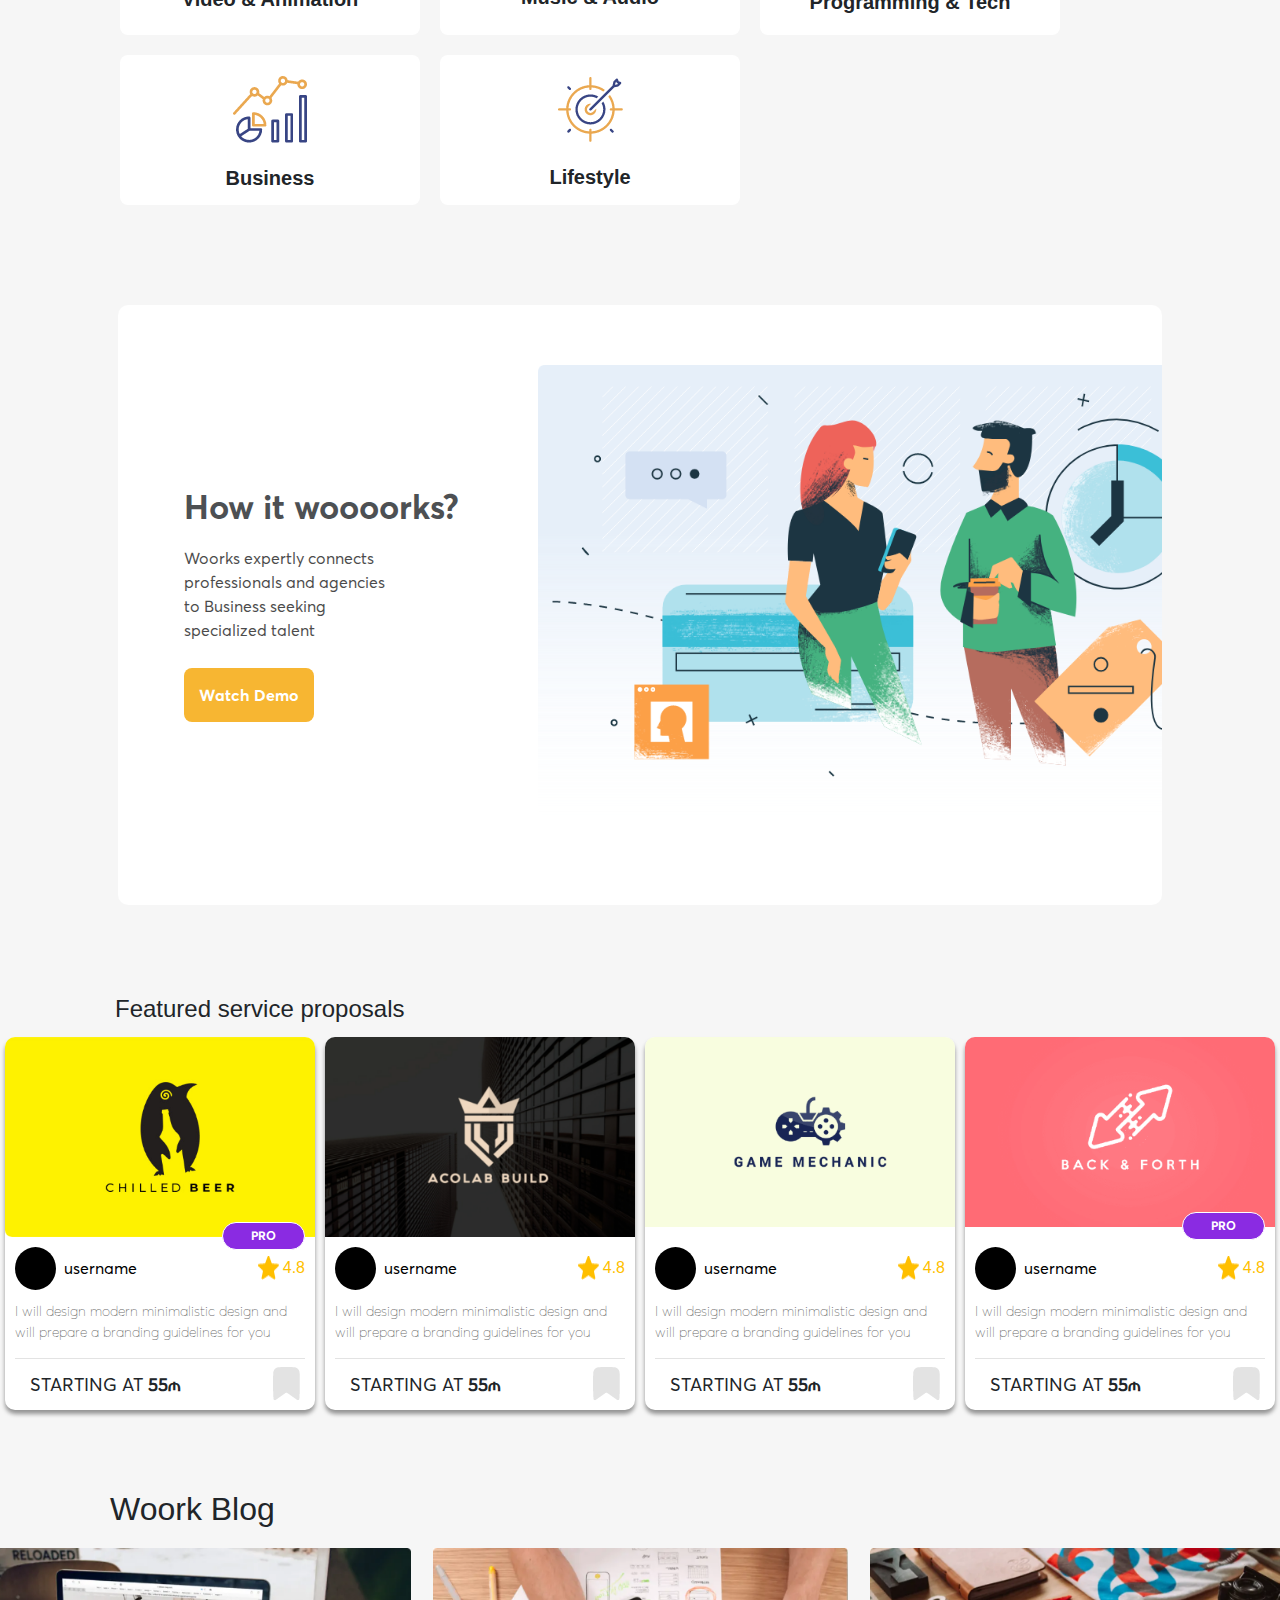
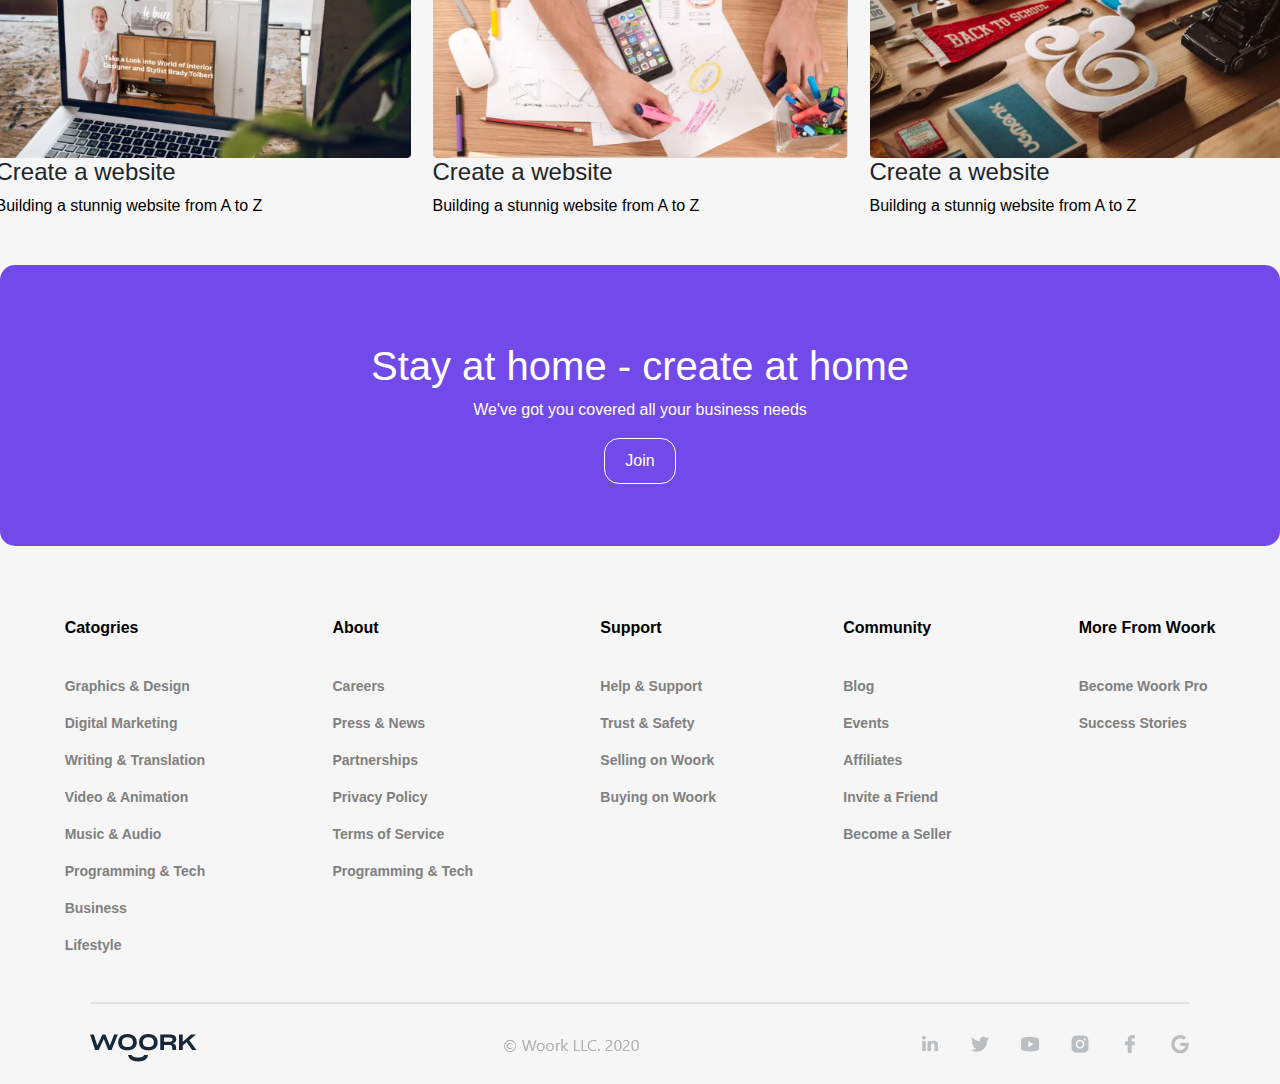
==== commit bc1e4763: "Add files via upload" ====
--- a/проект Nnn/html/index.html
+++ b/проект Nnn/html/index.html
@@ -151,25 +151,25 @@
             </div>
           </div>
       </div>
-      <div class="howitwoorks bgg-white d-flex align-items-center">
-        <div class="d-flex flex-column justify-content-center col-md-4 margin-left-130px">
-          <h1>How it woooorks</h1>
-          <div class="col-md-8">
+      <div class="howitwoorks d-flex align-items-center">
+        <div class="text-container d-flex flex-column justify-content-center">
+          <h1>How it woooorks?</h1>
+          <div class="description">
             <p class="color-black">Woorks expertly connects professionals and agencies to Business seeking specialized talent</p>
           </div>
-          <button class="col-md-4 bgg-orange">Watch Demo</button>
-        </div>
-      </div>
-      <div class="Featured-service-proposals">
-        <div class="col-4 margin-left-40px d-flex justify-content-center">
+          <button class="bgg-orange">Watch Demo</button>
+        </div>
+      </div>
+      <div class="Featured">
+        <div class="title d-flex justify-content-flex-start">
           <h4 class="d-flex justify-content-flex-start">Featured service proposals</h4>
         </div>
-        <div class="col-md-12 d-flex justify-content-center flex-row">
+        <div class="d-flex justify-content-center flex-row">
           <div class="featured-block d-flex flex-column">
-            <div class="d-flex flex-column" >
-              <img style="width:330px;height: 200px;;"src="../css/image85.png">
+            <div class="img-container d-flex flex-column" >
+              <img style="width:330px;height:200px;;"src="../css/image85.png">
               <div class="pro-icon d-flex justify-content-center align-self-end">
-                <p>PRO</p>
+                <p style="font-weight: 900;font-size: 12px;color:white">PRO</p>
               </div>
             </div>
             <div class="featured-user d-flex flex-row justify-content-between align-items-center">
@@ -180,20 +180,20 @@
               <div class="d-flex flex-row user-rate">
                 <img src="../css/Star.png" class="rate-icon">
                 <div class="rate-number">
-                  4.6
+                  4.8
                 </div>
               </div>
             </div>
             <div class="featured-description">
-              <p class=" color-black padding-bottom-20px">I will design modern minimalistic design and logo</p>
-            </div>
-            <div class="d-flex flex-row justify-content-between">
-              <h4 style="padding-left:15px;">STARTING AT 55₼</h4>
-              <img style="padding-right:15px; padding-bottom:5px;"src="../css/Bookmark.png">
+              <p>I will design modern minimalistic design and will prepare a branding guidelines for you</p>
+            </div>
+            <div class="bottom d-flex flex-row justify-content-between align-items-center">
+              <h4>STARTING AT <b>55₼</b></h4>
+              <div><img src="../css/Bookmark.png"></div>
             </div>
           </div>
           <div class="featured-block d-flex flex-column">
-            <div class="d-flex flex-column" >
+            <div class="img-container d-flex flex-column" >
               <img style="width:330px;height: 200px;" src="../css/Mask Group 29.png">
               <div class="hidden pro-icon d-flex justify-content-center align-self-end">
                 <p>PRO</p>
@@ -207,20 +207,20 @@
               <div class="d-flex flex-row user-rate">
                 <img src="../css/Star.png" class="rate-icon">
                 <div class="rate-number">
-                  4.6
+                  4.8
                 </div>
               </div>
             </div>
             <div class="featured-description">
-              <p class=" color-black padding-bottom-20px">I will design modern minimalistic design and logo</p>
-            </div>
-            <div class="d-flex flex-row justify-content-between">
-              <h4 style="padding-left:15px;">STARTING AT 55₼</h4>
-              <img style="padding-right:15px; padding-bottom:5px;"src="../css/Bookmark.png">
+              <p class=" color-black">I will design modern minimalistic design and will prepare a branding guidelines for you</p>
+            </div>
+            <div class="bottom d-flex flex-row justify-content-between align-items-center">
+              <h4>STARTING AT <b>55₼</b></h4>
+              <div><img src="../css/Bookmark.png"></div>
             </div>
           </div>
           <div class="featured-block d-flex flex-column">
-            <div class="d-flex flex-column" >
+            <div class="img-container d-flex flex-column" >
               <img style="width:330px;height: 200px;"src="../css/Image 167.png">
               <div class="hidden pro-icon d-flex justify-content-center align-self-end">
                 <p>PRO</p>
@@ -234,23 +234,23 @@
               <div class="d-flex flex-row user-rate">
                 <img src="../css/Star.png" class="rate-icon">
                 <div class="rate-number">
-                  4.6
+                  4.8
                 </div>
               </div>
             </div>
             <div class="featured-description">
-              <p class=" color-black padding-bottom-20px">I will design modern minimalistic design and logo</p>
-            </div>
-            <div class="d-flex flex-row justify-content-between">
-              <h4 style="padding-left:15px;">STARTING AT 55₼</h4>
-              <img style="padding-right:15px; padding-bottom:5px;"src="../css/Bookmark.png">
+              <p class=" color-black">I will design modern minimalistic design and will prepare a branding guidelines for you</p>
+            </div>
+            <div class="bottom d-flex flex-row justify-content-between align-items-center">
+              <h4>STARTING AT <b>55₼</b></h4>
+              <div><img src="../css/Bookmark.png"></div>
             </div>
           </div>
           <div class="featured-block d-flex flex-column">
-            <div class="d-flex flex-column" >
+            <div class="img-container d-flex flex-column" >
               <img style="width:330px;height: 200px;" src="../css/Image 168.png">
               <div class="pro-icon d-flex justify-content-center align-self-end">
-                <p>PRO</p>
+                <p style="font-weight: 900;font-size: 12px;color:white">PRO</p>
               </div>
             </div>
             <div class="featured-user d-flex flex-row justify-content-between align-items-center">
@@ -261,16 +261,16 @@
               <div class="d-flex flex-row user-rate">
                 <img src="../css/Star.png" class="rate-icon">
                 <div class="rate-number">
-                  4.6
+                  4.8
                 </div>
               </div>
             </div>
             <div class="featured-description">
-              <p class=" color-black padding-bottom-20px">I will design modern minimalistic design and logo</p>
-            </div>
-            <div class="d-flex flex-row justify-content-between">
-              <h4 style="padding-left:15px;">STARTING AT 55₼</h4>
-              <img style="padding-right:15px; padding-bottom:10px;"src="../css/Bookmark.png">
+              <p class=" color-black">I will design modern minimalistic design and will prepare a branding guidelines for you</p>
+            </div>
+            <div class="bottom d-flex flex-row justify-content-between align-items-center">
+              <h4>STARTING AT <b>55₼</b></h4>
+              <div><img src="../css/Bookmark.png"></div>
             </div>
           </div>
         </div>
--- a/проект Nnn/css/index.css
+++ b/проект Nnn/css/index.css
@@ -1,14 +1,21 @@
 @font-face {
-    font-family: "Averta";
-    src: url("css/fonts/Averta-black");
-    font-family: "Averta-italic";
-    src: url("css/fonts/Averta-italic");
-}
-.col-md-12.col-md-10.col-md-3{
+    font-family: Averta-thin;
+    src: url("../css/fonts/Averta-Thin.otf")
+}
+@font-face {
+    font-family: Averta-regular;
+    src: url("../css/fonts/Averta-Regular.otf")
+}
+@font-face {
+    font-family: Averta-bold;
+    src: url("../css/fonts/Averta-Bold.otf")
+}
+.col-md-18.col-md-10.col-md-3{
     padding-left: none;
 }
 body{
     background-color:#F6F6F6;
+    margin:100px 150px 100px 150px;
 }
 .row{
     margin-left:0px!important;
@@ -22,18 +29,19 @@
     background-repeat: no-repeat;
     background-position-x: 460px;
     background-position-y: 200px;
+    padding:100px 150px 100px 150px;
     background-size: 1000px;
-    padding:100px 150px 100px 150px;
     height: 800px;
 }
 button{
     border: none;
-    padding:5px 20px;
+    padding:10px 20px;
     text-align: center;
     text-justify: auto;
 }
 .buttons1{
     justify-content: flex-end;
+    font-family: Averta-regular;
 }
 .buttons1 button p{
     margin-bottom:0px;
@@ -52,6 +60,7 @@
     
 }
 .header-title{
+    font-family: Averta-regular;
     padding-top:150px;
     width: 619px;
 }
@@ -91,13 +100,14 @@
 }
 .popular-tab{
     margin:10px;
-    width:93px;
+    width:98px;
     background-color: transparent;
     border-radius: 8px;
     border:1px solid #D6CAF9;
 }
 .popular p{
-    color:#D6CAF9;
+    color:white;
+    opacity: 0.7;
     font-size:13px;
     text-shadow: 16%;
     margin-bottom: 0px;
@@ -118,7 +128,7 @@
 .marketing-toolbar img{
     margin-top:20px;
 }
-.marketing-toolbar .col-md-12{
+.marketing-toolbar .col-md-18{
     padding-top:20px;
 }
 .padding-bottom-40px{
@@ -163,7 +173,7 @@
 }
 .media-tabs{
     margin-left:110px;
-    margin-top:100px
+    margin-top:60px
 }
 .media-tabs h4{
     padding-left:10px;
@@ -194,14 +204,37 @@
     color:black;
 }
 .howitwoorks{
-    margin:118px;
+    margin:90px 118px 90px 118px;
     height:600px;
+    background-color: white;
     background-image: url(../css/howitwoorks-background.png);
     background-repeat: no-repeat;
-    background-position-x: 400px;
+    background-position-x: 420px;
     background-position-y: 60px;
-    background-size: 830px;
-
+    background-size: 800px;
+    border-radius: 10px;
+}
+.howitwoorks .text-container{
+    margin-left:66px;
+}
+.howitwoorks h1{
+    font-family: Averta-bold;
+    font-weight: 800;
+    opacity: 0.8;
+    font-size: 34px;
+}
+.howitwoorks .description{
+    font-family: Averta-regular;
+    padding-top:10px;
+    width:220px;
+    opacity:0.7;
+}
+.howitwoorks button{
+    font-family: Averta-bold;
+    color:white;
+    margin-top:10px;
+    width: 130px;
+    padding:15px 10px;
 }
 .pro-icon{
     position:relative;
@@ -214,46 +247,59 @@
 }
 .pro-icon p{
     font-size: 11px;
-    font-family: Averta;
+    font-family: Averta-bold;
     margin:0px;
     padding:4px 13px 4px 13px;
 }
-
 .featured-user{
-    position: relative;
-    bottom:20px;
     padding-left:10px;
     padding-right:10px;
     padding-bottom:10px;
 }
 .featured-username{
-    padding-left:10px;
+    padding-left:8px;
     margin-bottom:0px;
-    color:black
+    color:black;
+    font-family:Averta-regular;
+}
+.rate-number{
+    padding-left:4px;
 }
 .featured-block{
-    width:320px;
-    margin:10px;
-    border-radius: 20px;
+    width:315px;
+    margin:5px;
+    border-radius: 10px;
     background-color: white;
     overflow: hidden;
-    box-shadow: 0 1px 1px rgba(0,0,0,0.12), 
-                    0 2px 2px rgba(0,0,0,0.12), 
-                    0 4px 4px rgba(0,0,0,0.12), 
-                    0 8px 8px rgba(0,0,0,0.12),
-                    0 16px 16px rgba(0,0,0,0.12);
+    box-shadow:0 4px 4px rgba(0,0,0,0.4);
+}
+.featured-block .img-container{
+    height: 210px;
+}
+.Featured .title h4{
+    margin-left:115px;
 }
 .featured-description{
     border-bottom: solid 1px #E3E3E3;
-    margin:13px;
-    padding-left: 10px;
-    padding-bottom:5px;
-    font-weight:700;
+    margin:0px 10px 0px 10px;
 }
 .featured-description p{
+    font-family: Averta-thin;
     font-size: 14px;
-    color:#D6CAF9;
-    font-weight:700;
+    color:black;
+    opacity:0.6;
+}
+.featured-block .bottom{
+    padding:5px 15px 5px 15px;
+}
+.featured-block .bottom h4{
+    font-size: 18px;
+    padding:10px;
+    margin-bottom:0px;
+    font-family: Averta-regular;
+}
+b{
+    font-weight: 900;
 }
 .hidden{
     visibility: hidden;
@@ -262,18 +308,18 @@
     color:#FFBF00;
 }
 .WoorkBlog{
-    margin-top:60px;
+    margin-top:75px;
 }
 .WoorkBlog h2{
-    margin-left: 100px;
+    margin-left: 110px;
 }
 .blog-inset{
-    padding:20px;
+    padding:11px;
 }
 .StayAtHome{
     margin-top:20px;
     padding-top:15px;
-    width:1342px;
+    width:1325px;
     height:281px;
     background-color: #734AEA;
     border-radius: 15px;
@@ -292,8 +338,8 @@
     font-size:16px;
 }
 .footer{
-    margin-left:70px;
-    margin-right:70px;
+    margin-left:90px;
+    margin-right:90px;
     padding-top:30px;
     margin-top:30px;
     border-top:2px solid #E3E3E3;
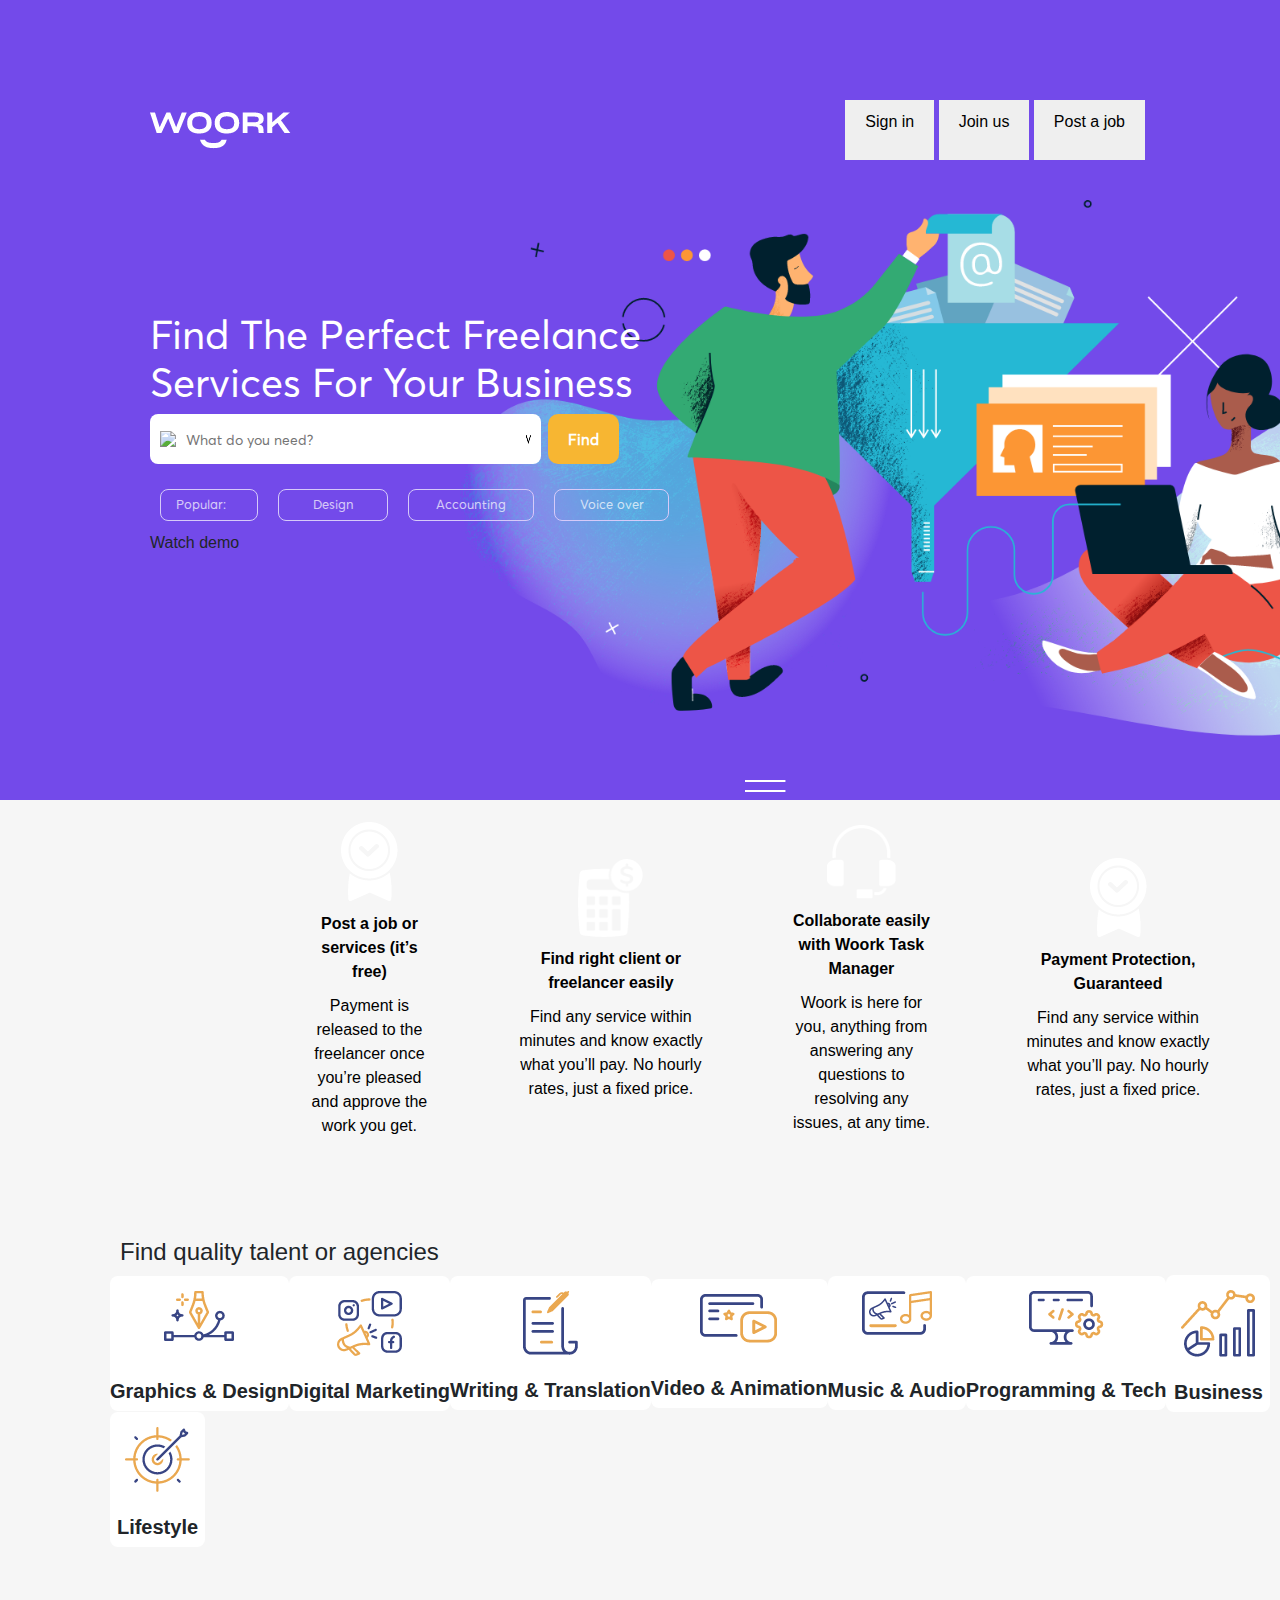
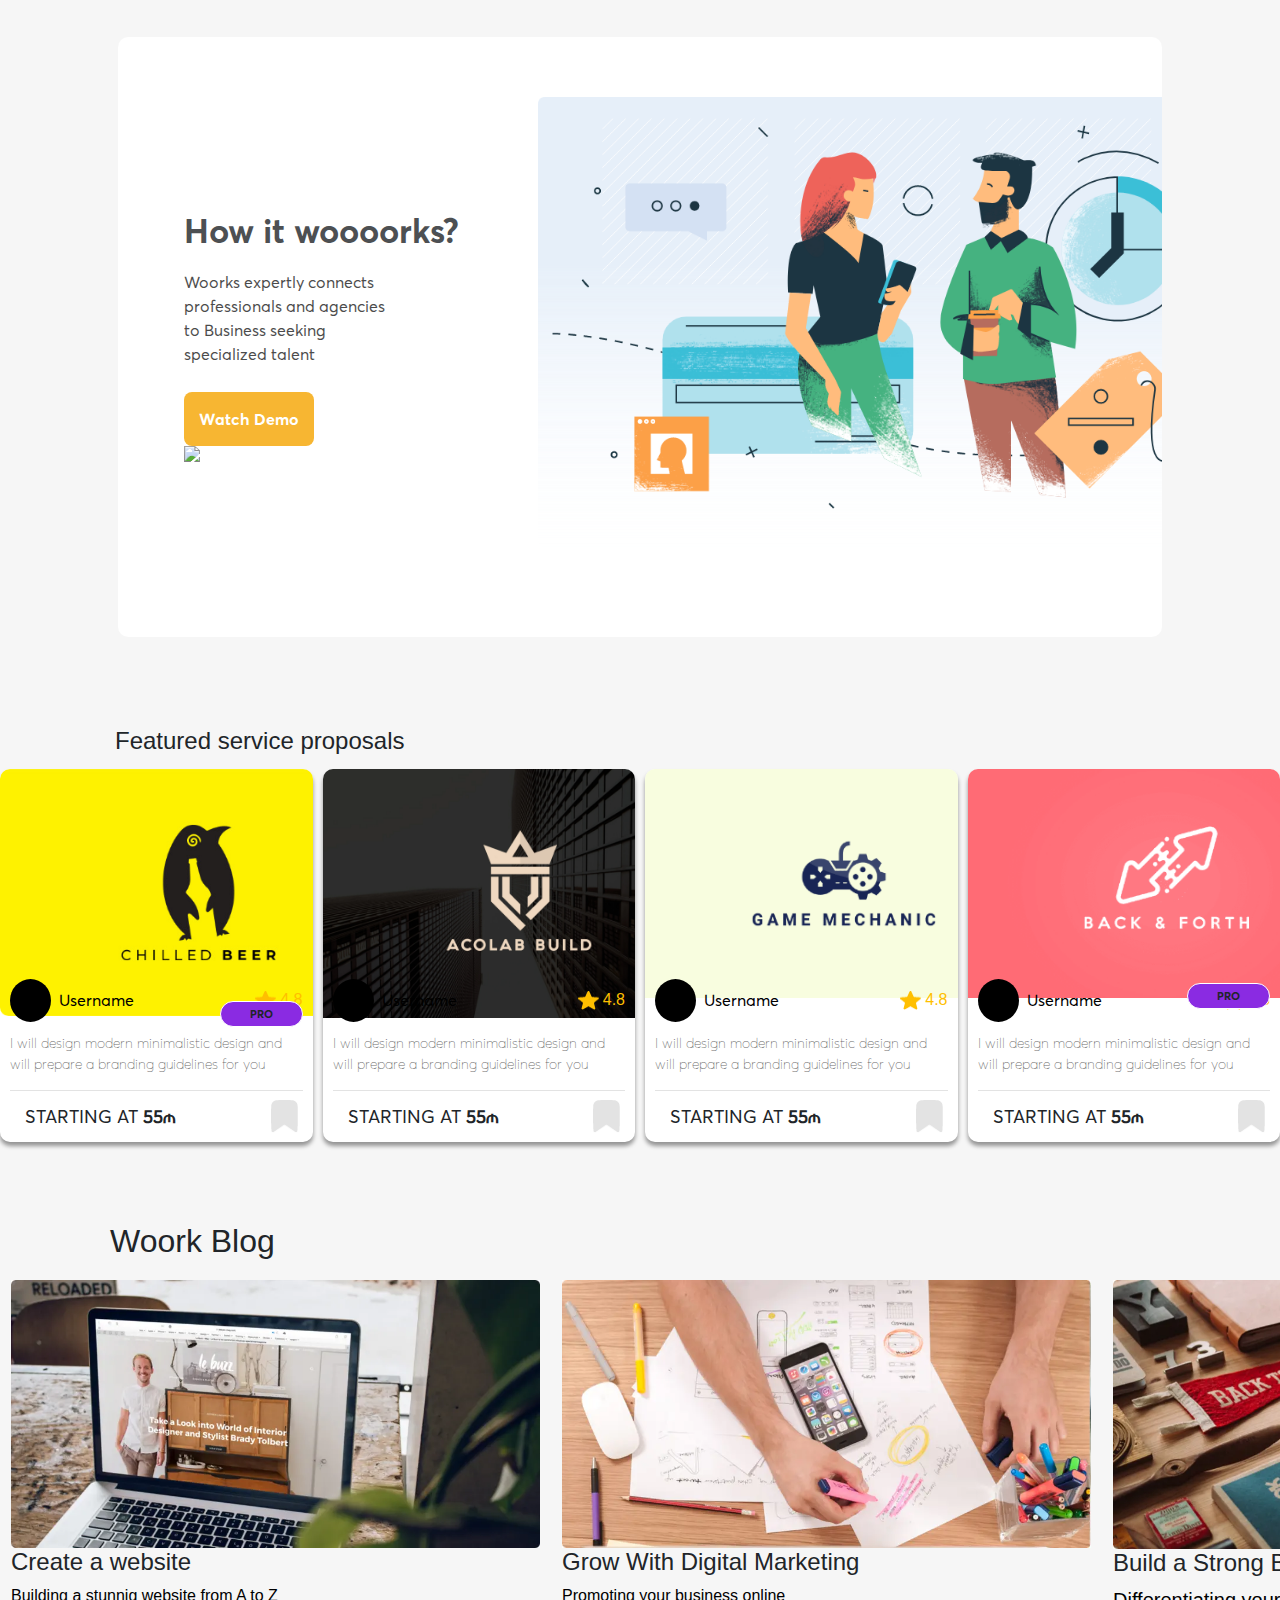
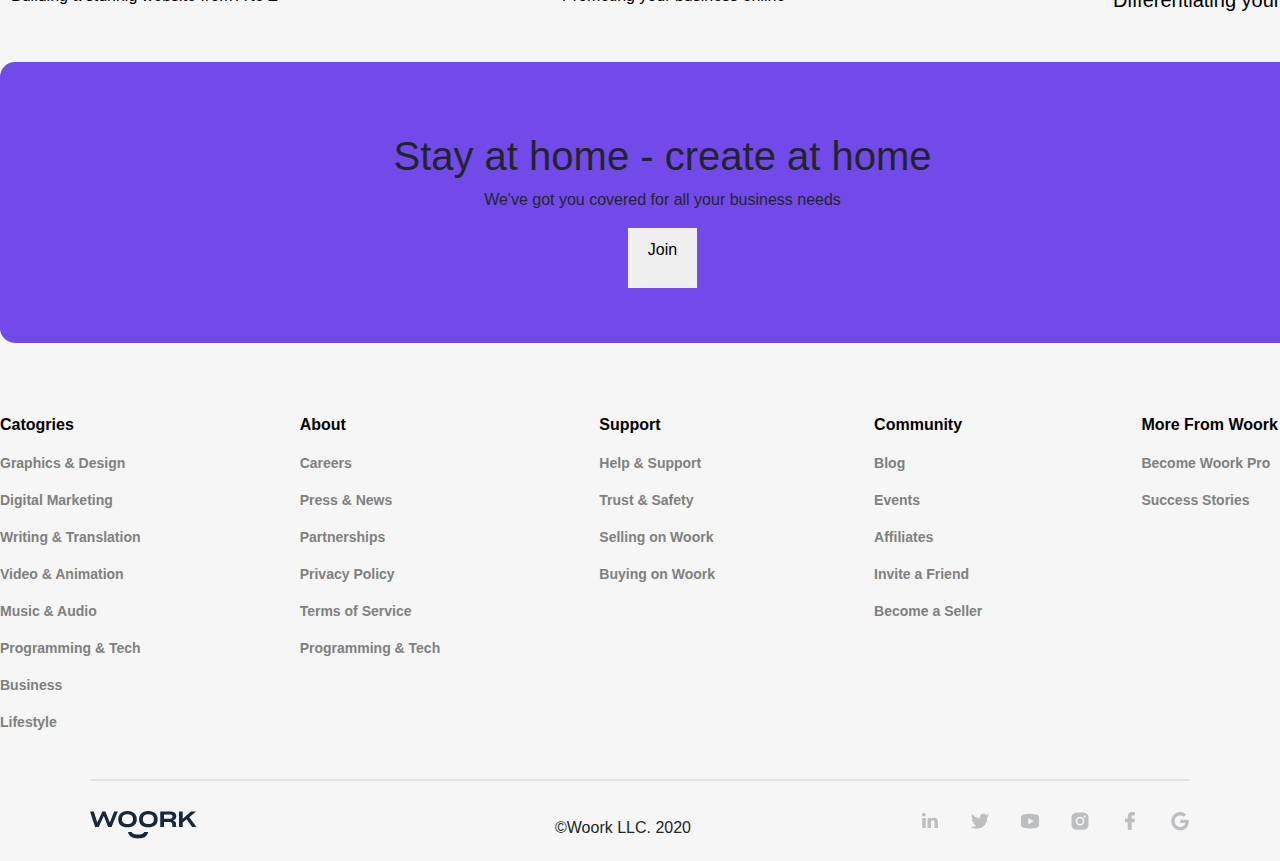
==== commit 903a6dc1: "Add files via upload" ====
--- a/проект Nnn/html/index.html
+++ b/проект Nnn/html/index.html
@@ -11,174 +11,179 @@
     <link rel="stylesheet" href="../bootstrap-4.4.1-dist/bootstrap-4.4.1-dist/css/bootstrap.min.css" rel="stylesheet">
 
   </head>
-    <body style="background-color:#f6f6f6">
-        <div class="header">
+  <body style="background-color:#f6f6f6">
+    <div class="header">
+      <div class="row d-flex justify-content-between">
+            <div class="logo-container d-flex justify-content-center align-items-center">
+                <img src="../css/Logo.png">
+            </div>
+            <div class="head-nav">
+              <div>
+                <button><p>Sign in</p></button>
+                <button><p>Join us</p></button>
+                <button><p>Post a job</p></button>
+              </div>
+            </div>
+      </div>
+      <div class="header-title">
+            <h1>
+              Find The Perfect Freelance
+              Services For Your Business
+            </h1>
             <div class="row">
-                <div class="col-md-7">
-                    <img class="" src="../css/Logo.png"></div>
-                    <div class="col-md-5">
-                        <div class="row buttons1">
-                            <button class="nobgg"><p>Sign in</p></button>
-                            <button class="nobgg"><p>Join us</p></button>
-                            <button class="bgg-orange"><p>Post a job</p></button>
-                        </div>
-                    </div>
-            </div>
-              <div class="row  header-title">
-                <div>
-                  <h1>
-                    Find The Perfect Freelance
-                    Services For Your Business
-                  </h1>
-                  <div class="row">
-                    <div class="input-container d-flex flex-row align-items-center">
-                      <img src="../css/search-black-18dp/1x/baseline_search_black_18dp.png">
-                      <input placeholder="What do you want? ">
-                      <img class="arrow"src="../css/Icon ionic-ios-arrow-down.png">
-                    </div>
-                    <button>Find</button>  
-                  </div>
-                  <div class="popular d-flex justify-content-flex-start align-items-center">
-                    <p>Popular:</p>
-                    <div class="popular-tab d-flex justify-content-center align-items-center"><p>Design</p></div>
-                    <div class="popular-tab d-flex justify-content-center align-items-center"><p>Accounting</p></div>
-                    <div class="popular-tab d-flex justify-content-center align-items-center"><p>Voice over</p></div>
-                  </div>
-                </div>
-              </div>
-        </div>
-        <div class="col-md-10 marketing-toolbar bgg-orange">
-            <div class="d-flex justify-content-center">
-              <div>
+              <div class="input-container d-flex flex-row align-items-center">                        
+                <img src="../css/Icon_search.png">
+                <input placeholder="What do you need? ">
+                  <div class="d-flex justify-content-center align-items-center">
+                    <img style="width:15px; height:9px"class="arrow"src="../css/Icon ionic-ios-arrow-down.png">
+                  </div>
+              </div>
+              <button >Find</button>  
+            </div>
+            <div class="popular d-flex justify-content-flex-start align-items-center">
+              <div class="popular-tab d-flex justify-content-flex-start align-items-center"><p>Popular:</p></div>
+              <div style="width:110px;" class="popular-tab d-flex justify-content-center align-items-center"><p>Design</p></div>
+              <div style="width:126px" class="popular-tab d-flex justify-content-center align-items-center"><p>Accounting</p></div>
+              <div style="width:115px;"class="popular-tab d-flex justify-content-center align-items-center"><p>Voice over</p></div>
+            </div>
+      </div>
+      <div class="watch-demo">
+        <p>Watch demo</p>
+      </div>
+    </div>
+    <div style="padding:0px 142px 0px 142px"class="d-flex justify-content-center flex-column align-items-center">
+      <div class="marketing-toolbar">
+        <div class="d-flex flex-row justify-content-center align-items-flex-start">
                 <img src="../css/Group1329.png">
-              </div>
-            </div>
-            <div class="col-md-12 d-flex justify-content-center">
-              <div class="col-md-3 d-flex padding-bottom-40px flex-column marketing-inset"> 
-                <div class="d-flex justify-content-center"> 
-                  <img class="d-flex"src="../css/Group 372.png">
-                </div>
-                <div>
-                  <p class="title">Post a job or services
-                    (it’s free)</p>
-                  <p class="description">Payment is released to the freelancer once you’re pleased and approve the work you get.</p>
-                </div>
-              </div>
-              <div class="col-md-3 padding-bottom-40px d-flex flex-column marketing-inset"> 
-                <div class="icon-holder d-flex justify-content-center"> 
-                  <img class="d-flex" src="../css/Group370.png">
-                </div>
-                <div>
-                  <p class="title">Find right client or 
-                    freelancer easily</p>
-                  <p class="description">Find any service within minutes and know exactly what you’ll pay. No hourly rates, just a fixed price.</p>
-                </div>
-              </div>
-              <div class="col-md-3 padding-bottom-40px d-flex flex-column marketing-inset"> 
-                <div class="icon-holder d-flex justify-content-center"> 
-                  <img class="d-flex" src="../css/Group368.png">
-                </div>
-                <div>
-                  <p class="title">Collaborate easily with
-                    Woork Task Manager)</p>
-                  <p class="description">Woork is here for you, anything from answering any questions to resolving any issues, at any time.</p>
-                </div>
-              </div>
-              <div class="col-md-3 padding-bottom-40px d-flex flex-column marketing-inset"> 
-                <div class="icon-holder d-flex justify-content-center"> 
-                  <img class="d-flex" src="../css/Group 1326.png">
-                </div>
-                <div>
-                  <p class="title">Payment Protection,
-                    Guaranteed</p>
-                  <p class="description">Find any service within minutes and know exactly what you’ll pay. No hourly rates, just a fixed price.</p>
-                </div>
-              </div>
-            </div>
-       </div>
-       <div class="media-tabs">
-          <div class="d-flex justify-content-flex-start">
+        </div>
+        <div style="padding-top: 10px;"class="d-flex justify-content-around">
+          <div class="d-flex flex-column marketing-inset"> 
+                  <div class="img-container d-flex justify-content-center"> 
+                    <img src="../css/Group 372.png">
+                  </div>
+                  <div class="d-flex flex-column align-items-center">
+                    <p class="title">Post a job or services
+                      (it’s free)</p>
+                    <p class="description">Payment is released to the freelancer once you’re pleased and approve the work you get.</p>
+                  </div>
+          </div>
+          <div class="d-flex flex-column marketing-inset"> 
+                  <div class="img-container  d-flex justify-content-center"> 
+                    <img style="width:65px" src="../css/Group368.png">
+                  </div>
+                  <div class="d-flex flex-column align-items-center">
+                    <p style="width:198px" class="title">Find right client or 
+                      freelancer easily</p>
+                    <p class="description">Find any service within minutes and know exactly what you’ll pay. No hourly rates, just a fixed price.</p>
+                  </div>
+          </div>
+          <div class="d-flex flex-column marketing-inset"> 
+                  <div class="img-container d-flex justify-content-center"> 
+                    <img style="width:69px"src="../css/Group370.png">
+                  </div>
+                  <div class="d-flex flex-column align-items-center">
+                    <p class="title">Collaborate easily with
+                      Woork Task Manager</p>
+                    <p class="description">Woork is here for you, anything from answering any questions to resolving any issues, at any time.</p>
+                  </div>
+          </div>
+          <div class="d-flex flex-column marketing-inset"> 
+                  <div class="img-container  d-flex justify-content-center"> 
+                    <img src="../css/Group 1326.png">
+                  </div>
+                  <div class="d-flex flex-column align-items-center">
+                    <p style="width:210px" class="title">Payment Protection,
+                      Guaranteed</p>
+                    <p class="description">Find any service within minutes and know exactly what you’ll pay. No hourly rates, just a fixed price.</p>
+                  </div>
+          </div>
+        </div>
+      </div>
+    </div>
+    <div class="media-tabs">
+      <div class="d-flex justify-content-flex-start">
             <h4 class="d-flex justify-content-flex-start">Find quality talent or agencies</h4>
-          </div>
-          <div class="d-flex flex-row align-items-center flex-wrap">
-            <div class="container d-flex flex-column justify-content-center bgg-white">
-              <div class="d-flex padding-top-10px justify-content-center">
+      </div>
+      <div class="tabs d-flex flex-row justity-content-around align-items-center flex-wrap">
+            <div class="tab d-flex flex-column justify-content-center align-items-center bgg-white">
+              <div style="padding-bottom:15px;">
                 <img src="../css/graphic design.png">
               </div>
-              <h5 class="d-flex justify-content-center">Graphic Design</h5>
-            </div>
-            <div class="container  d-flex flex-column justify-content-center bgg-white">
-              <div class="d-flex justify-content-center">
+              <h5 class="d-flex justify-content-center">Graphics & Design</h5>
+            </div>
+            <div class="tab d-flex flex-column justify-content-center align-items-center bgg-white">
+              <div>
                 <img src="../css/social media marketing.png">
               </div>
               <h5 class="d-flex justify-content-center">Digital Marketing</h5>
             </div>
-            <div class="container  d-flex flex-column justify-content-center bgg-white">
-              <div class="d-flex justify-content-center">
+            <div class="tab d-flex flex-column justify-content-center align-items-center bgg-white">
+              <div>
                 <img src="../css/copywriters_articles.png">
               </div>
               <h5 class="d-flex justify-content-center">Writing & Translation</h5>
             </div>
-            <div class="container  d-flex flex-column justify-content-center bgg-white">
-              <div class="d-flex justify-content-center">
+            <div class="tab d-flex flex-column justify-content-center align-items-center bgg-white">
+              <div style="padding-bottom:10px;">
                 <img src="../css/Group 754.png">
               </div>
               <h5 class="d-flex justify-content-center">Video & Animation</h5>
             </div>
-            <div class="container  d-flex flex-column justify-content-center bgg-white">
-              <div class="d-flex justify-content-center">
+            <div class="tab d-flex flex-column justify-content-center align-items-center bgg-white">
+              <div style="padding-bottom:20px">
                 <img src="../css/Group 759.png">
               </div>
               <h5 class="d-flex justify-content-center">Music & Audio</h5>
             </div>
-            <div class="container  d-flex flex-column justify-content-center bgg-white">
-              <div class="d-flex justify-content-center">
+            <div class="tab d-flex flex-column justify-content-center align-items-center bgg-white">
+              <div style="padding-bottom:10px;">
                 <img src="../css/Group 751.png">
               </div>
               <h5 class="d-flex justify-content-center">Programming & Tech</h5>
             </div>
-            <div class="container  d-flex flex-column justify-content-center bgg-white">
-              <div class="d-flex justify-content-center">
+            <div class="tab d-flex flex-column justify-content-center align-items-center bgg-white">
+              <div>
                 <img src="../css/Group 750.png">
               </div>
               <h5 class="d-flex justify-content-center">Business</h5>
             </div>
-            <div class="container  d-flex flex-column justify-content-center bgg-white">
-              <div class="d-flex justify-content-center">
+            <div class="tab d-flex flex-column justify-content-center align-items-center bgg-white">
+              <div>
                 <img src="../css/Group 752.png">
               </div>
               <h5 class="d-flex justify-content-center">Lifestyle</h5>
             </div>
-          </div>
-      </div>
-      <div class="howitwoorks d-flex align-items-center">
-        <div class="text-container d-flex flex-column justify-content-center">
-          <h1>How it woooorks?</h1>
-          <div class="description">
-            <p class="color-black">Woorks expertly connects professionals and agencies to Business seeking specialized talent</p>
-          </div>
-          <button class="bgg-orange">Watch Demo</button>
-        </div>
-      </div>
-      <div class="Featured">
-        <div class="title d-flex justify-content-flex-start">
-          <h4 class="d-flex justify-content-flex-start">Featured service proposals</h4>
-        </div>
-        <div class="d-flex justify-content-center flex-row">
-          <div class="featured-block d-flex flex-column">
+      </div>
+    </div>
+    <div class="howitwoorks d-flex align-items-center">
+      <div class="text-container d-flex flex-column justify-content-center">
+        <h1>How it woooorks?</h1>
+        <div class="description">
+          <p class="color-black">Woorks expertly connects professionals and agencies to Business seeking specialized talent</p>
+        </div>
+        <button class="bgg-orange">Watch Demo</button>
+        <img src="../css/Group 1330.png">
+      </div>
+    </div>
+    <div class="Featured">
+      <div class="title d-flex justify-content-flex-start">
+        <h4 class="d-flex justify-content-flex-start">Featured service proposals</h4>
+      </div>
+      <div class="d-flex justify-content-between flex-row">
+        <div style="margin-left:0px"class="featured-block d-flex flex-column">
             <div class="img-container d-flex flex-column" >
-              <img style="width:330px;height:200px;;"src="../css/image85.png">
+              <img style="width:397px;height:249px;" src="../css/image85.png">
               <div class="pro-icon d-flex justify-content-center align-self-end">
-                <p style="font-weight: 900;font-size: 12px;color:white">PRO</p>
+                <p>PRO</p>
               </div>
             </div>
             <div class="featured-user d-flex flex-row justify-content-between align-items-center">
               <div class="d-flex flex-row justify-content-start align-items-center">
                 <img src="../css/Ellipse 51.png">
-                <p class="featured-username">username</p>
-              </div>
-              <div class="d-flex flex-row user-rate">
-                <img src="../css/Star.png" class="rate-icon">
+                <p class="featured-username">Username</p>
+              </div>
+              <div class="d-flex flex-row align-items-center user-rate">
+                <img style="width:21px;height:19px;"src="../css/Star.png" class="rate-icon">
                 <div class="rate-number">
                   4.8
                 </div>
@@ -189,12 +194,12 @@
             </div>
             <div class="bottom d-flex flex-row justify-content-between align-items-center">
               <h4>STARTING AT <b>55₼</b></h4>
-              <div><img src="../css/Bookmark.png"></div>
-            </div>
-          </div>
-          <div class="featured-block d-flex flex-column">
+              <img style="width: 27px;height:33px" src="../css/Bookmark.png">
+            </div>
+        </div>
+        <div class="featured-block d-flex flex-column">
             <div class="img-container d-flex flex-column" >
-              <img style="width:330px;height: 200px;" src="../css/Mask Group 29.png">
+              <img style="width:397px;height:249px;" src="../css/Mask Group 29.png">
               <div class="hidden pro-icon d-flex justify-content-center align-self-end">
                 <p>PRO</p>
               </div>
@@ -202,26 +207,26 @@
             <div class="featured-user d-flex flex-row justify-content-between align-items-center">
               <div class="d-flex flex-row justify-content-start align-items-center">
                 <img src="../css/Ellipse 51.png">
-                <p class="featured-username">username</p>
-              </div>
-              <div class="d-flex flex-row user-rate">
-                <img src="../css/Star.png" class="rate-icon">
+                <p class="featured-username">Username</p>
+              </div>
+              <div class="d-flex flex-row align-items-center user-rate">
+                <img style="width:21px;height:19px;"src="../css/Star.png" class="rate-icon">
                 <div class="rate-number">
                   4.8
                 </div>
               </div>
             </div>
             <div class="featured-description">
-              <p class=" color-black">I will design modern minimalistic design and will prepare a branding guidelines for you</p>
+              <p>I will design modern minimalistic design and will prepare a branding guidelines for you</p>
             </div>
             <div class="bottom d-flex flex-row justify-content-between align-items-center">
               <h4>STARTING AT <b>55₼</b></h4>
-              <div><img src="../css/Bookmark.png"></div>
-            </div>
-          </div>
-          <div class="featured-block d-flex flex-column">
+              <img style="width: 27px;height:33px" src="../css/Bookmark.png">
+            </div>
+        </div>
+        <div class="featured-block d-flex flex-column">
             <div class="img-container d-flex flex-column" >
-              <img style="width:330px;height: 200px;"src="../css/Image 167.png">
+              <img style="width:397px;height:249px;" src="../css/Image 167.png">
               <div class="hidden pro-icon d-flex justify-content-center align-self-end">
                 <p>PRO</p>
               </div>
@@ -229,89 +234,91 @@
             <div class="featured-user d-flex flex-row justify-content-between align-items-center">
               <div class="d-flex flex-row justify-content-start align-items-center">
                 <img src="../css/Ellipse 51.png">
-                <p class="featured-username">username</p>
-              </div>
-              <div class="d-flex flex-row user-rate">
-                <img src="../css/Star.png" class="rate-icon">
+                <p class="featured-username">Username</p>
+              </div>
+              <div class="d-flex flex-row align-items-center user-rate">
+                <img style="width:21px;height:19px;"src="../css/Star.png" class="rate-icon">
                 <div class="rate-number">
                   4.8
                 </div>
               </div>
             </div>
             <div class="featured-description">
-              <p class=" color-black">I will design modern minimalistic design and will prepare a branding guidelines for you</p>
+              <p>I will design modern minimalistic design and will prepare a branding guidelines for you</p>
             </div>
             <div class="bottom d-flex flex-row justify-content-between align-items-center">
               <h4>STARTING AT <b>55₼</b></h4>
-              <div><img src="../css/Bookmark.png"></div>
-            </div>
-          </div>
-          <div class="featured-block d-flex flex-column">
-            <div class="img-container d-flex flex-column" >
-              <img style="width:330px;height: 200px;" src="../css/Image 168.png">
+              <img style="width: 27px;height:33px" src="../css/Bookmark.png">
+            </div>
+        </div>
+        <div style="margin-right:0px;"class="featured-block d-flex flex-column">
+          <div class="img-container d-flex flex-column" >
+              <img style="width:397px;height:249px;" src="../css/Image 168.png">
               <div class="pro-icon d-flex justify-content-center align-self-end">
-                <p style="font-weight: 900;font-size: 12px;color:white">PRO</p>
-              </div>
-            </div>
-            <div class="featured-user d-flex flex-row justify-content-between align-items-center">
+                <p>PRO</p>
+              </div>
+          </div>
+          <div class="featured-user d-flex flex-row justify-content-between align-items-center">
               <div class="d-flex flex-row justify-content-start align-items-center">
                 <img src="../css/Ellipse 51.png">
-                <p class="featured-username">username</p>
-              </div>
-              <div class="d-flex flex-row user-rate">
-                <img src="../css/Star.png" class="rate-icon">
+                <p class="featured-username">Username</p>
+              </div>
+              <div class="d-flex flex-row align-items-center user-rate">
+                <img style="width:21px;height:19px;"src="../css/Star.png" class="rate-icon">
                 <div class="rate-number">
                   4.8
                 </div>
               </div>
-            </div>
-            <div class="featured-description">
-              <p class=" color-black">I will design modern minimalistic design and will prepare a branding guidelines for you</p>
-            </div>
-            <div class="bottom d-flex flex-row justify-content-between align-items-center">
+          </div>
+          <div class="featured-description">
+              <p>I will design modern minimalistic design and will prepare a branding guidelines for you</p>
+          </div>
+          <div class="bottom d-flex flex-row justify-content-between align-items-center">
               <h4>STARTING AT <b>55₼</b></h4>
-              <div><img src="../css/Bookmark.png"></div>
-            </div>
-          </div>
-        </div>
-      </div>
-      <div class="WoorkBlog d-flex flex-column">
-        <h2 class="d-flex flex-row">Woork Blog</h2>
-        <div class="d-flex flex-row justify-content-center">
-          <div class="blog-inset">
-            <img style="width:415px;height:210px;" src="../css/Image 169.png">
+              <img style="width: 27px;height:33px" src="../css/Bookmark.png">
+          </div>
+        </div>
+      </div>
+    </div>
+    <div class="WoorkBlog d-flex flex-column">
+      <h2 class="d-flex flex-row">Woork Blog</h2>
+      <div class="d-flex flex-row justify-content-between">
+        <div class="blog-inset">
+          <img src="../css/Image 169.png">
+          <div class="d-flex flex-column">
+            <h4>Create a website</h4>
+            <p style="color:black">Building a stunnig website from A to Z</p>
+        </div>
+        </div>
+        <div class="blog-inset">
+            <img src="../css/Image 170.png">
             <div class="d-flex flex-column">
-              <h4>Create a website</h4>
-              <p style="color:black">Building a stunnig website from A to Z</p>
-            </div>
-          </div>
-          <div class="blog-inset">
-            <img style="width:415px;height:210px;" src="../css/Image 170.png">
-            <div class="d-flex flex-column">
-              <h4>Create a website</h4>
-              <p style="color:black">Building a stunnig website from A to Z</p>
-            </div>
-          </div>
-          <div class="blog-inset">
-            <img style="width:415px;height:210px;"src="../css/Image 171.png">
-            <div class="d-flex flex-column">
-              <h4>Create a website</h4>
-              <p style="color:black">Building a stunnig website from A to Z</p>
-            </div>
-          </div>
-        </div>
-      </div>
-      <div class="d-flex justify-content-center">
-        <div class="StayAtHome d-flex flex-column justify-content-center align-items-center">
-          <h1 style="color:white">Stay at home - create at home</h1>
-          <p style="color:white;">We've got you covered all your business needs</p>
-          <button style="background-color: #734AEA; color:white;border:1px solid white;border-radius:15px;">Join</button>
-        </div>
-      </div>
-      <div class="d-flex justify-content-center">
-      <div class="pre-footer d-flex flex-row justify-content-around">
+              <h4>Grow With Digital Marketing</h4>
+              <p style="color:black">Promoting your business online</p>
+            </div>
+        </div>
+        <div class="blog-inset">
+          <img src="../css/Image 171.png">
+          <div class="d-flex flex-column">
+            <h4>Build a Strong Brand</h4>
+            <p style="font-size:20px;color:black">Differentiating yourself from the competition</p>
+          </div>
+        </div>
+      </div>
+    </div>
+    <div class="StayAtHome d-flex justify-content-center">
+      <div class="d-flex flex-column justify-content-center align-items-center">
+          <h1>Stay at home - create at home</h1>
+          <p>We've got you covered for all your business needs</p>
+          <button class="StayAtHome-button d-flex justify-content-center align-content-center">
+            <p>Join</p>
+          </button>
+      </div>
+    </div>
+    <div class="pre-footer d-flex justify-content-center">
+      <div style="width:100%;"class="d-flex flex-row justify-content-between">
         <div class="d-flex flex-column">
-          <p style="padding-bottom:20px;"class="title">Catogries</p>
+          <p class="title">Catogries</p>
           <p>Graphics & Design</p>
           <p>Digital Marketing</p>
           <p>Writing & Translation</p>
@@ -322,7 +329,7 @@
           <p>Lifestyle</p>
         </div>
         <div class="d-flex flex-column">
-          <p style="padding-bottom:20px;font-weight:bold" class="title">About</p>
+          <p class="title">About</p>
           <p>Careers</p>
           <p>Press & News</p>
           <p>Partnerships</p>
@@ -331,14 +338,14 @@
           <p>Programming & Tech</p>
         </div>
         <div class="d-flex  flex-column">
-          <p style="padding-bottom:20px;font-weight:bold" class="title">Support</p>
+          <p class="title">Support</p>
           <p>Help & Support</p>
           <p>Trust & Safety</p>
           <p>Selling on Woork</p>
           <p>Buying on Woork</p>
         </div>
         <div class="d-flex flex-column">
-          <p style="padding-bottom:20px;font-weight:bold"class="title">Community</p>
+          <p class="title">Community</p>
           <p>Blog</p>
           <p>Events</p>
           <p>Affiliates</p>
@@ -346,16 +353,16 @@
           <p>Become a Seller</p>
         </div>
         <div class="d-flex flex-column">
-          <p style="padding-bottom:20px;font-weight:bold"class="title">More From Woork</p>
+          <p class="title">More From Woork</p>
           <p>Become Woork Pro</p>
           <p>Success Stories</p>
         </div>
       </div>
     </div>
     <div class="footer d-flex justify-content-between">
-      <div style="width:140px;height:50px;"><img src="../css/Group 3.png"></div>
-      <div style="width:160px;height:30px;"><img style="float:right"src="../css/© Woork LLC. 2020.png"></div>
-      <div class="d-flex flex-row justify-content-flex-end">
+      <div style="width:106px;height:27px;"><img src="../css/Group 3.png"></div>
+      <div style="position: relative;left:80px;"class="d-flex justify-content-center align-items-center flex-grow-1"><p>©Woork LLC. 2020</p></div>
+      <div class="d-flex">
         <div style="width:50px; height:50px;"><img style="float:right"src="../css/Linkedin.png"></div>
         <div style="width:50px; height:50px;"><img style="float:right"src="../css/Twitter.png"></div>
         <div style="width:50px; height:50px;"><img style="float:right"src="../css/YouTube.png"></div>
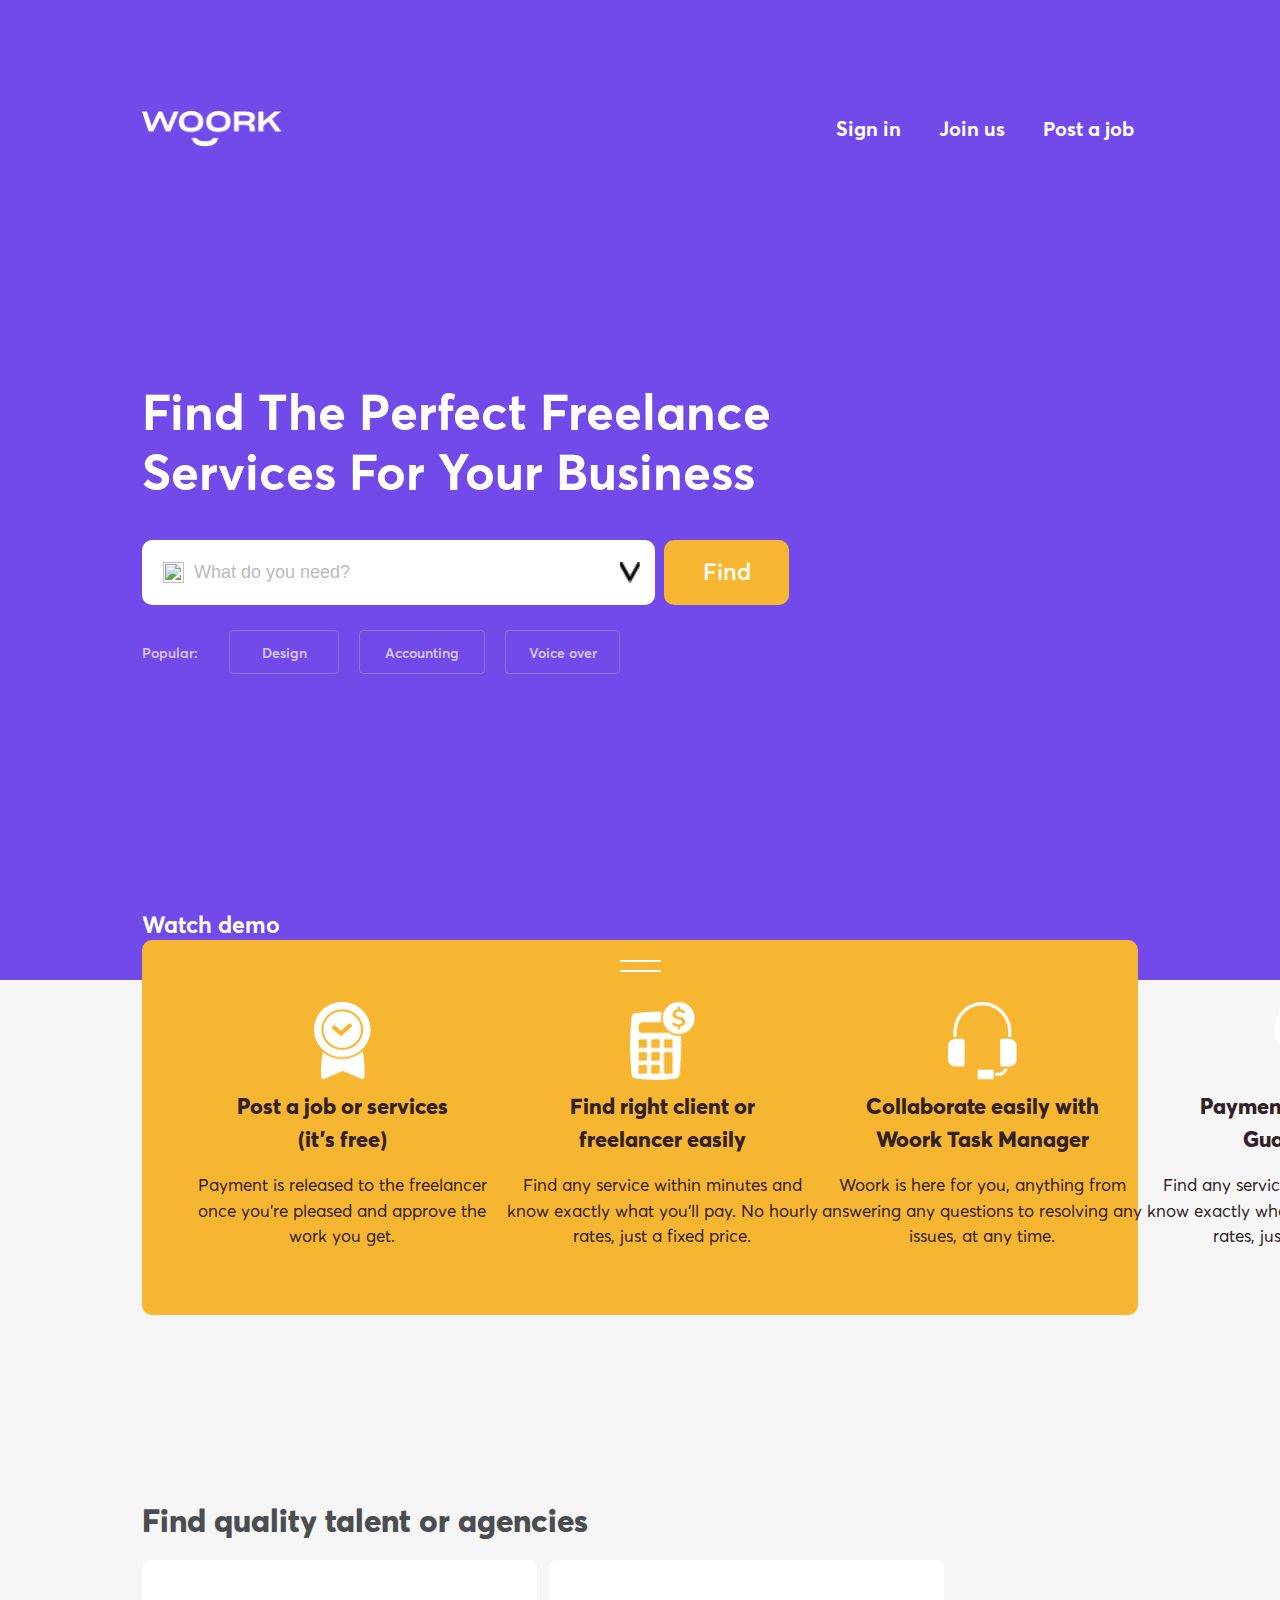
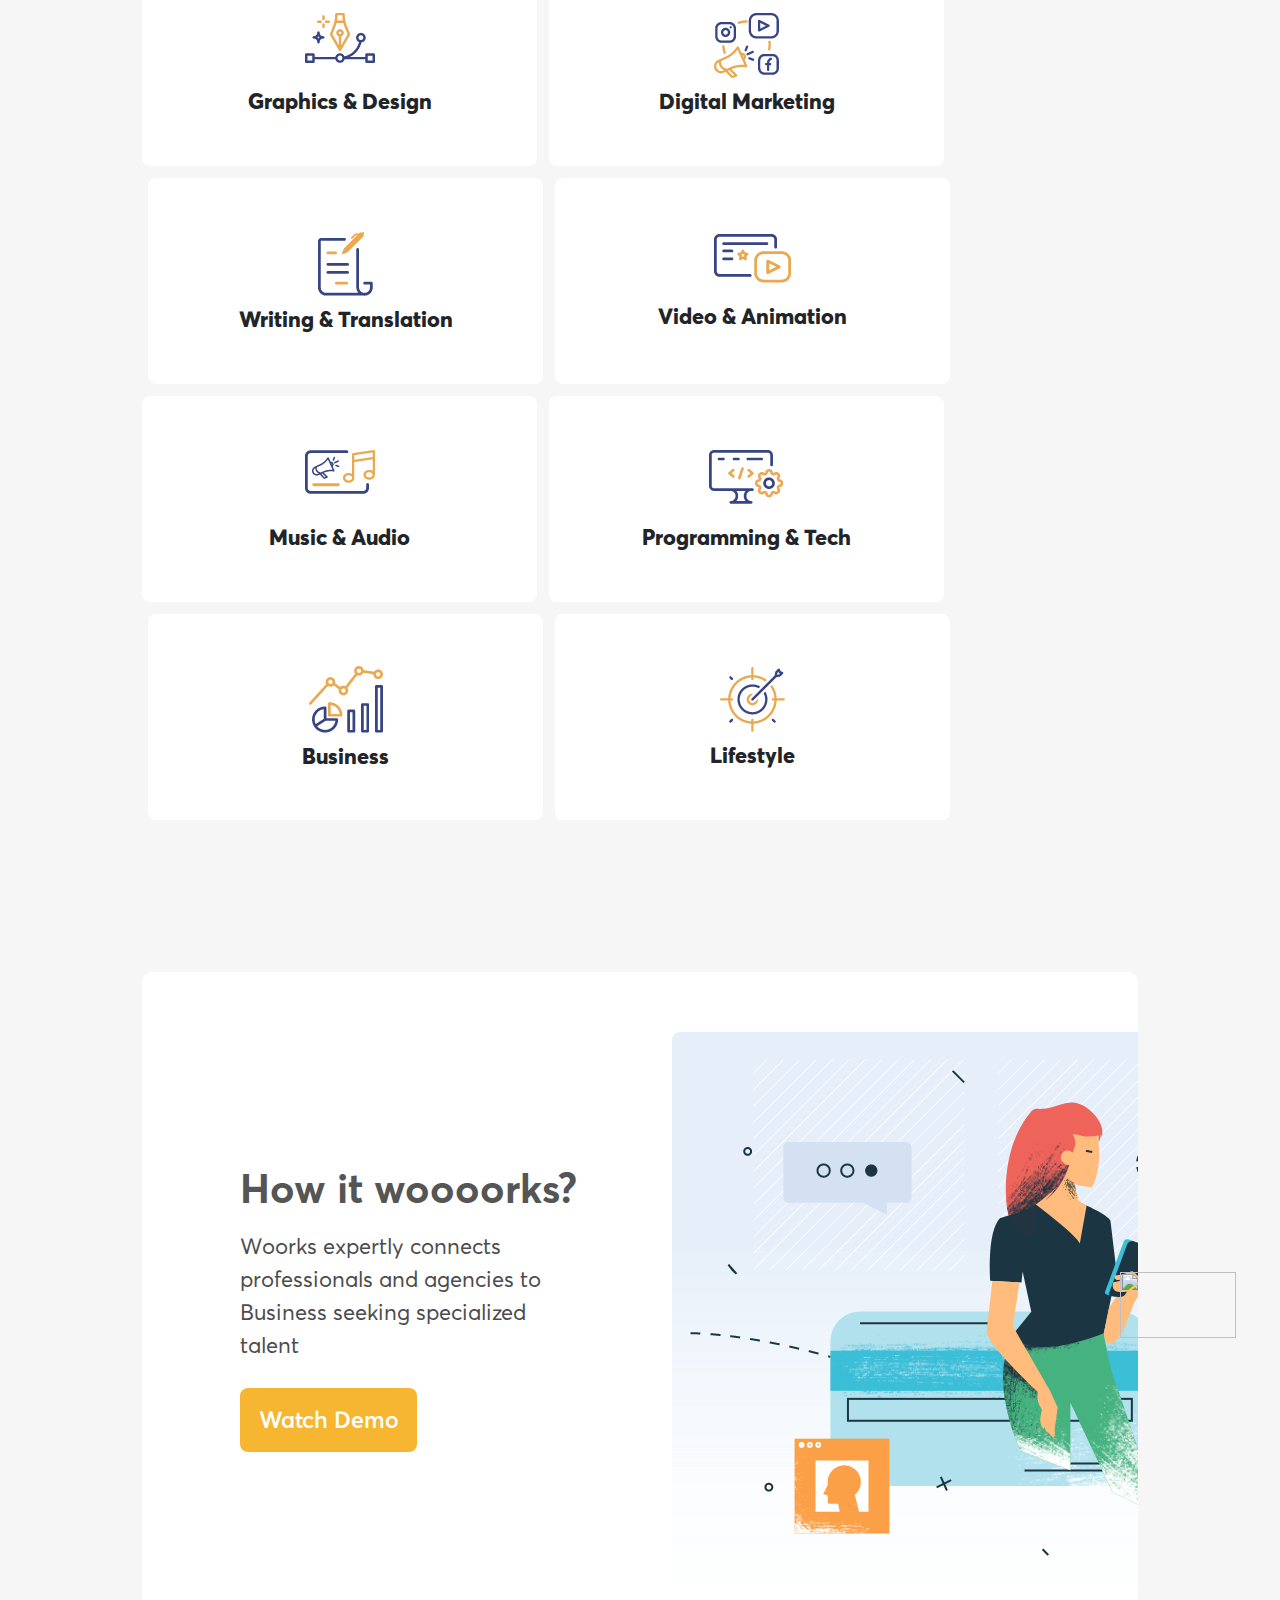
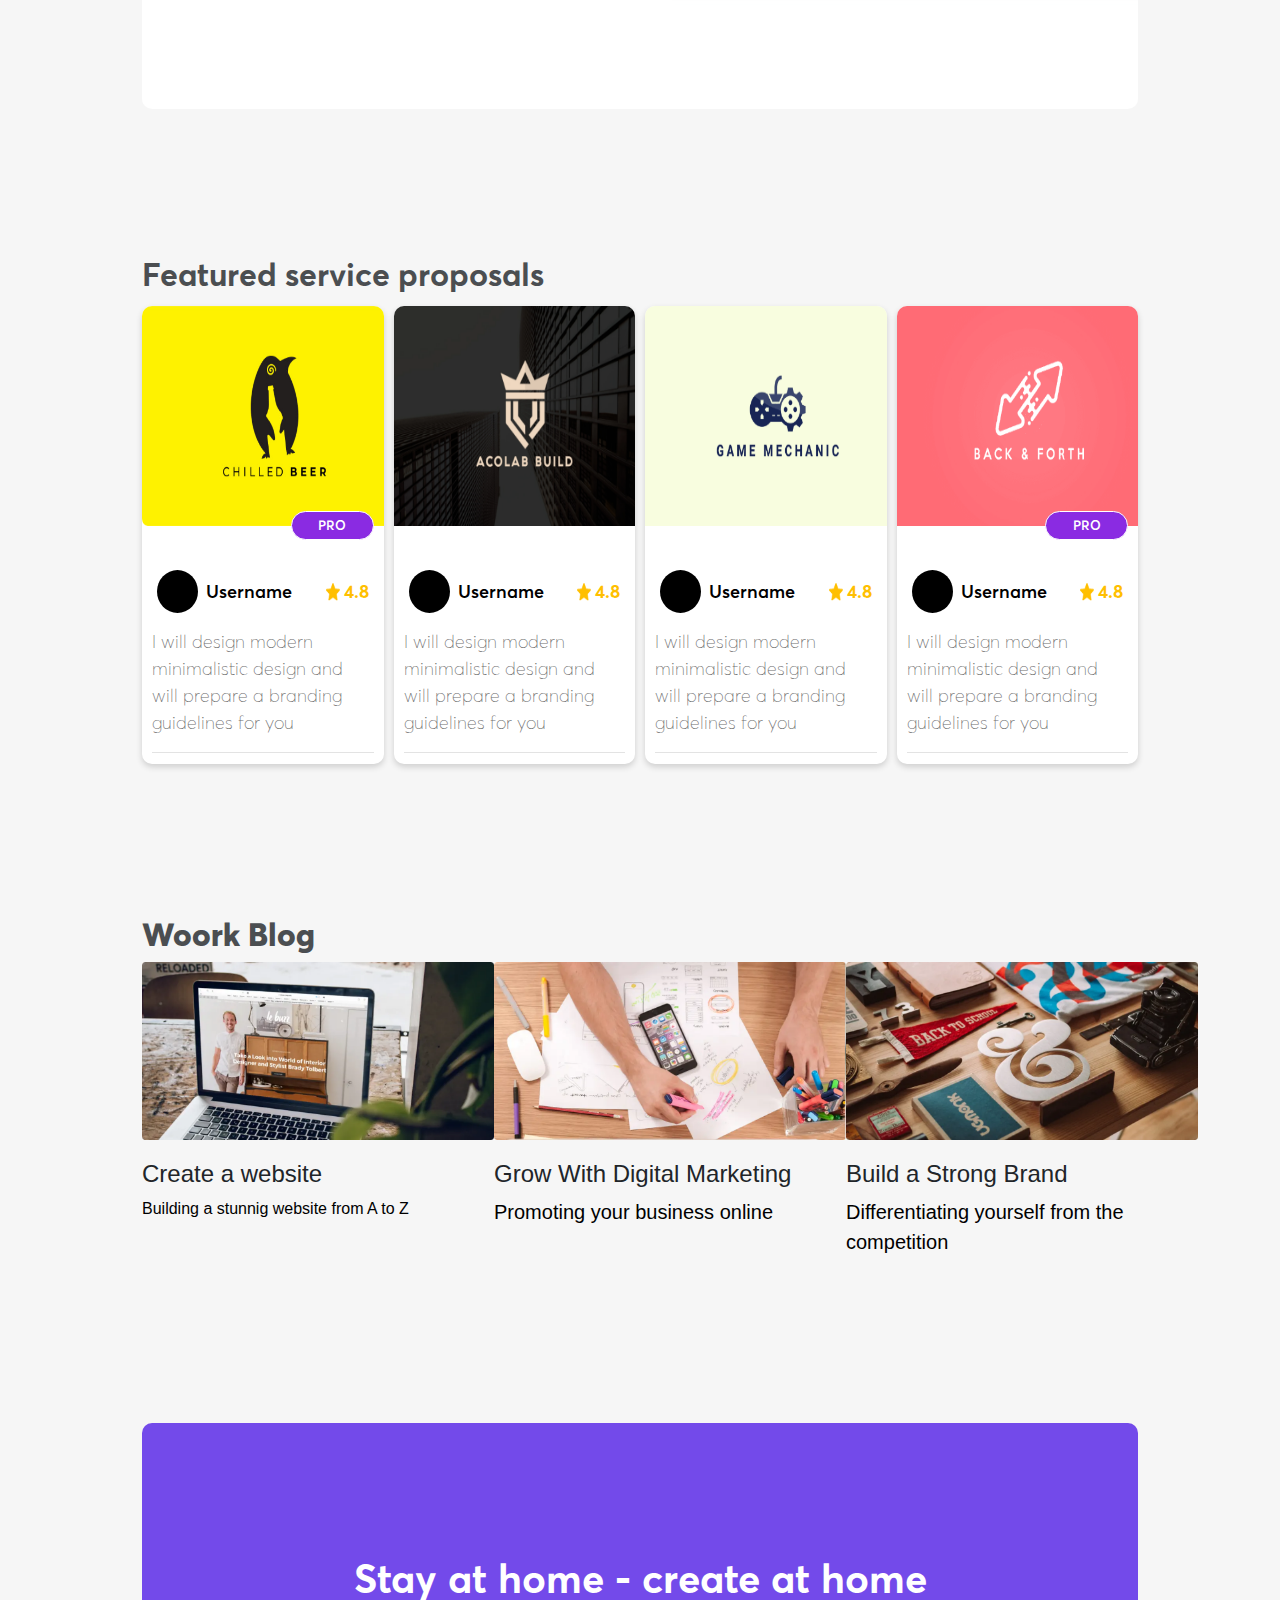
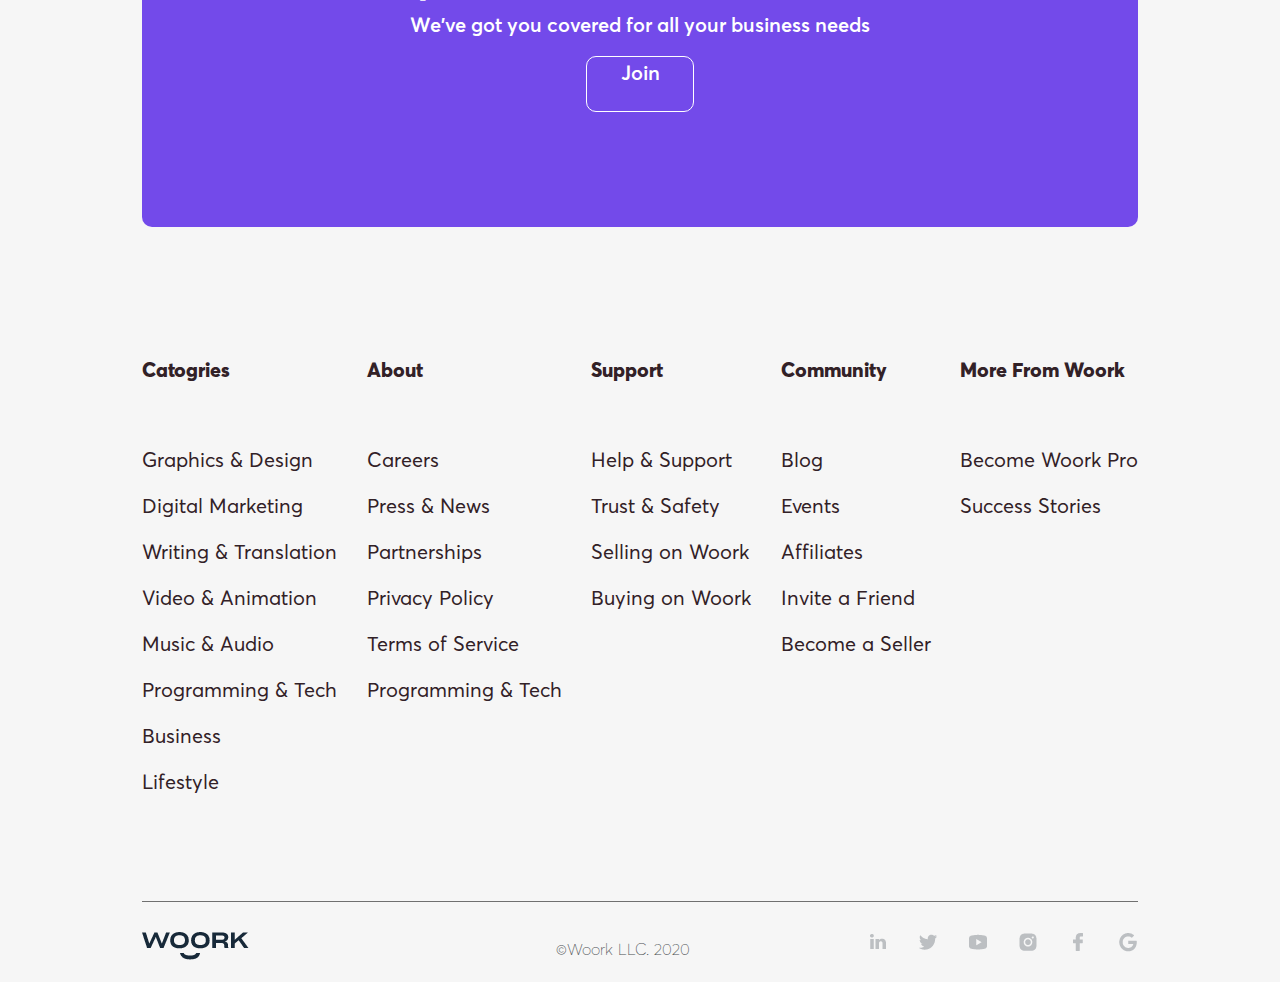
==== commit 8a02fba1: "Add files via upload" ====
--- a/проект Nnn/html/index.html
+++ b/проект Nnn/html/index.html
@@ -17,35 +17,33 @@
             <div class="logo-container d-flex justify-content-center align-items-center">
                 <img src="../css/Logo.png">
             </div>
-            <div class="head-nav">
-              <div>
+            <div class="head-nav d-flex flex-row">
                 <button><p>Sign in</p></button>
                 <button><p>Join us</p></button>
                 <button><p>Post a job</p></button>
-              </div>
             </div>
       </div>
       <div class="header-title">
-            <h1>
-              Find The Perfect Freelance
-              Services For Your Business
-            </h1>
-            <div class="row">
-              <div class="input-container d-flex flex-row align-items-center">                        
+        <h1>
+          Find The Perfect Freelance
+          Services For Your Business
+        </h1>
+        <div class="row">
+          <div class="input-container d-flex flex-row align-items-center">                        
                 <img src="../css/Icon_search.png">
                 <input placeholder="What do you need? ">
                   <div class="d-flex justify-content-center align-items-center">
-                    <img style="width:15px; height:9px"class="arrow"src="../css/Icon ionic-ios-arrow-down.png">
-                  </div>
-              </div>
-              <button >Find</button>  
-            </div>
-            <div class="popular d-flex justify-content-flex-start align-items-center">
+                    <img class="arrow"src="../css/Icon ionic-ios-arrow-down.png">
+                  </div>
+          </div>
+          <button >Find</button>  
+        </div>
+        <div class="popular d-flex justify-content-flex-start align-items-center">
               <div class="popular-tab d-flex justify-content-flex-start align-items-center"><p>Popular:</p></div>
               <div style="width:110px;" class="popular-tab d-flex justify-content-center align-items-center"><p>Design</p></div>
               <div style="width:126px" class="popular-tab d-flex justify-content-center align-items-center"><p>Accounting</p></div>
               <div style="width:115px;"class="popular-tab d-flex justify-content-center align-items-center"><p>Voice over</p></div>
-            </div>
+        </div>
       </div>
       <div class="watch-demo">
         <p>Watch demo</p>
@@ -172,7 +170,7 @@
       <div class="d-flex justify-content-between flex-row">
         <div style="margin-left:0px"class="featured-block d-flex flex-column">
             <div class="img-container d-flex flex-column" >
-              <img style="width:397px;height:249px;" src="../css/image85.png">
+              <img style="width:20.677vw;height:25.4341164453524vh;" src="../css/image85.png">
               <div class="pro-icon d-flex justify-content-center align-self-end">
                 <p>PRO</p>
               </div>
@@ -183,7 +181,7 @@
                 <p class="featured-username">Username</p>
               </div>
               <div class="d-flex flex-row align-items-center user-rate">
-                <img style="width:21px;height:19px;"src="../css/Star.png" class="rate-icon">
+                <img style="width:1.09375vw;height:1.940755873340143vh;"src="../css/Star.png" class="rate-icon">
                 <div class="rate-number">
                   4.8
                 </div>
@@ -194,12 +192,12 @@
             </div>
             <div class="bottom d-flex flex-row justify-content-between align-items-center">
               <h4>STARTING AT <b>55₼</b></h4>
-              <img style="width: 27px;height:33px" src="../css/Bookmark.png">
+              <img style="width:1.40625vw;height:3.3707865168539324vh" src="../css/Bookmark.png">
             </div>
         </div>
         <div class="featured-block d-flex flex-column">
             <div class="img-container d-flex flex-column" >
-              <img style="width:397px;height:249px;" src="../css/Mask Group 29.png">
+              <img style="width:20.677vw;height:25.4341164453524vh;" src="../css/Mask Group 29.png">
               <div class="hidden pro-icon d-flex justify-content-center align-self-end">
                 <p>PRO</p>
               </div>
@@ -210,7 +208,7 @@
                 <p class="featured-username">Username</p>
               </div>
               <div class="d-flex flex-row align-items-center user-rate">
-                <img style="width:21px;height:19px;"src="../css/Star.png" class="rate-icon">
+                <img style="width:1.09375vw;height:1.940755873340143vh;"src="../css/Star.png" class="rate-icon">
                 <div class="rate-number">
                   4.8
                 </div>
@@ -221,12 +219,12 @@
             </div>
             <div class="bottom d-flex flex-row justify-content-between align-items-center">
               <h4>STARTING AT <b>55₼</b></h4>
-              <img style="width: 27px;height:33px" src="../css/Bookmark.png">
+              <img style="width:1.40625vw;height:3.3707865168539324vh" src="../css/Bookmark.png">
             </div>
         </div>
         <div class="featured-block d-flex flex-column">
             <div class="img-container d-flex flex-column" >
-              <img style="width:397px;height:249px;" src="../css/Image 167.png">
+              <img style="width:20.677vw;height:25.4341164453524vh;" src="../css/Image 167.png">
               <div class="hidden pro-icon d-flex justify-content-center align-self-end">
                 <p>PRO</p>
               </div>
@@ -237,7 +235,7 @@
                 <p class="featured-username">Username</p>
               </div>
               <div class="d-flex flex-row align-items-center user-rate">
-                <img style="width:21px;height:19px;"src="../css/Star.png" class="rate-icon">
+                <img style="width:1.09375vw;height:1.940755873340143vh;"src="../css/Star.png" class="rate-icon">
                 <div class="rate-number">
                   4.8
                 </div>
@@ -248,12 +246,12 @@
             </div>
             <div class="bottom d-flex flex-row justify-content-between align-items-center">
               <h4>STARTING AT <b>55₼</b></h4>
-              <img style="width: 27px;height:33px" src="../css/Bookmark.png">
+              <img style="width:1.40625vw;height:3.3707865168539324vh" src="../css/Bookmark.png">
             </div>
         </div>
         <div style="margin-right:0px;"class="featured-block d-flex flex-column">
           <div class="img-container d-flex flex-column" >
-              <img style="width:397px;height:249px;" src="../css/Image 168.png">
+              <img style="width:20.677vw;height:25.4341164453524vh;" src="../css/Image 168.png">
               <div class="pro-icon d-flex justify-content-center align-self-end">
                 <p>PRO</p>
               </div>
@@ -264,7 +262,7 @@
                 <p class="featured-username">Username</p>
               </div>
               <div class="d-flex flex-row align-items-center user-rate">
-                <img style="width:21px;height:19px;"src="../css/Star.png" class="rate-icon">
+                <img style="width:1.09375vw;height:1.940755873340143vh;"src="../css/Star.png" class="rate-icon">
                 <div class="rate-number">
                   4.8
                 </div>
@@ -275,7 +273,7 @@
           </div>
           <div class="bottom d-flex flex-row justify-content-between align-items-center">
               <h4>STARTING AT <b>55₼</b></h4>
-              <img style="width: 27px;height:33px" src="../css/Bookmark.png">
+              <img style="width:1.40625vw;height:3.3707865168539324vh" src="../css/Bookmark.png">
           </div>
         </div>
       </div>
@@ -284,21 +282,21 @@
       <h2 class="d-flex flex-row">Woork Blog</h2>
       <div class="d-flex flex-row justify-content-between">
         <div class="blog-inset">
-          <img src="../css/Image 169.png">
+          <img style="width:27.5vw" src="../css/Image 169.png">
           <div class="d-flex flex-column">
             <h4>Create a website</h4>
             <p style="color:black">Building a stunnig website from A to Z</p>
         </div>
         </div>
         <div class="blog-inset">
-            <img src="../css/Image 170.png">
+            <img style="width:27.5vw"src="../css/Image 170.png">
             <div class="d-flex flex-column">
               <h4>Grow With Digital Marketing</h4>
-              <p style="color:black">Promoting your business online</p>
+              <p style="font-size:1.25rem;color:black">Promoting your business online</p>
             </div>
         </div>
         <div class="blog-inset">
-          <img src="../css/Image 171.png">
+          <img style="width:27.5vw"src="../css/Image 171.png">
           <div class="d-flex flex-column">
             <h4>Build a Strong Brand</h4>
             <p style="font-size:20px;color:black">Differentiating yourself from the competition</p>
--- a/проект Nnn/css/index.css
+++ b/проект Nnn/css/index.css
@@ -10,38 +10,56 @@
     font-family: Averta-bold;
     src: url("../css/fonts/Averta-Bold.otf")
 }
+@font-face{
+    font-family: Averta-semibold;
+    src:url("../css/fonts/Averta-Semibold.otf")
+}
+@font-face{
+    font-family: Averta-extrabold;
+    src:url("../css/fonts/Averta-ExtraBold.otf")
+}
 .col-md-18.col-md-10.col-md-3{
     padding-left: none;
 }
 body{
     background-color:#F6F6F6;
-    margin:100px 150px 100px 150px;
 }
 .row{
     margin-left:0px!important;
 }
-.logo{
-    padding-left:15px;
+.logo-container img{
+    width:140px;
+    height:36px;
 }
 .header{
     background-color:#734AEA;
-    background-image:url(../css/Component10–1.png);
+    background-image:url(../css/Group\ 1345.png);
     background-repeat: no-repeat;
-    background-position-x: 460px;
-    background-position-y: 200px;
-    padding:100px 150px 100px 150px;
-    background-size: 1000px;
-    height: 800px;
-}
-button{
-    border: none;
-    padding:10px 20px;
-    text-align: center;
-    text-justify: auto;
-}
-.buttons1{
+    background-position-x: 596px;
+    background-position-y: 203px;
+    padding:100px 142px 100px 142px;
+    height: 980px;
+}
+.head-nav{
     justify-content: flex-end;
-    font-family: Averta-regular;
+}
+.head-nav button{
+    font-family: Averta-bold;
+    font-size:20px;
+    color:white;
+    background-color: transparent;
+    border:none;
+    
+    border-radius:10px;
+}
+.head-nav div :nth-child(3){
+    background-color:#F7B632;
+    width: 152px;
+    height: 56px;
+}
+.head-nav p{
+    margin-bottom:0px;
+    padding:13px;
 }
 .buttons1 button p{
     margin-bottom:0px;
@@ -56,130 +74,141 @@
     border-radius: 8px; 
 }
 .nobgg{
-    background-color: transparent;
-    
+    background-color: transparent;  
 }
 .header-title{
-    font-family: Averta-regular;
-    padding-top:150px;
-    width: 619px;
+    padding-top:223px;
+}
+.header-title h1{
+    padding-bottom:31px;
+    width: 630px;
+    font-size:50px;
+    font-family: Averta-bold;
 }
 .header-title button{
     background-color: #F7B632;
     border:none;
     color:white;
-    font-size: 15px;
-    font-weight: 700;
+    font-size:23px;
+    padding:5px 10px 5px 10px;
+    width:125px;
+    height:65px;
+    font-family:Averta-semibold;
     border-radius:10px;
-    margin-left:7px;
+    margin-left:9px;
 
 }
 .header-title input{
     border:none;
     border-radius: 8px;
-    width:350px;
+    width:450px;
     height:50px;
-    font-size: 14px;
+    padding-left:10px;
+    font-size: 18px;
+    opacity: 0.5;
 }
 .header-title .input-container{
-    border-radius: 8px;
+    border-radius: 10px;
     background-color: white;
+    width:513px;
 }
 .header-title .input-container img{
-    padding-left:10px;
+    margin-left:21px;
+    width: 21px;
+    height: 21px;
 }
 .header-title .input-container .arrow{
+    opacity: 1;
     padding-left:0px;
-    padding-right:10px;
-}
-.header-title ::placeholder{
-    padding-left:8px;
+    margin-right:14px;
 }
 .popular{
     margin-top:15px;
+    width:500px;
+    opacity: 0.7;
 }
 .popular-tab{
     margin:10px;
-    width:98px;
+    height:44px;
     background-color: transparent;
-    border-radius: 8px;
-    border:1px solid #D6CAF9;
+    border-radius: 4px;
+    border:1.5px solid rgba(168, 168, 168, 0.623);
+}
+.popular-tab:nth-child(1){
+    padding-left:0px;
+    margin-left: 0px;
+    border: none;
+}
+.popular-tab:nth-child(1) p{
+    padding-left:0px;
+    margin-left: 0px;
+    padding-right: 11px;
 }
 .popular p{
     color:white;
-    opacity: 0.7;
-    font-size:13px;
-    text-shadow: 16%;
+    font-family: Averta-semibold;
+    font-size:14px;
     margin-bottom: 0px;
-    padding:5px 15px 5px 0px;
-}
-.popular-tab p{
-    padding:5px 15px 5px 15px;
+    padding:10px 16px;
 }
 .header h1{
     color:white;
+}
+.watch-demo{
+    color:white;
+    position: relative;
+    top:224px;
+    font-family:Averta-bold;
+    font-size:23px;
 }
 .marketing-toolbar{
     position: relative;
+    background-color: #F7B632;
+    border-radius:10px;
     bottom:40px;
-    left:125px;
+    width:100%;
+    padding:0px 40px 50px 40px;
+    margin-bottom:146px;
 }
 
 .marketing-toolbar img{
     margin-top:20px;
 }
-.marketing-toolbar .col-md-18{
-    padding-top:20px;
-}
-.padding-bottom-40px{
-    padding-bottom:40px;
-}
-.margin-left-40px{
-    margin-left:40px;
-}
-.padding-top-10px{
-    padding-top:10px;
-}
-.padding-bottom-20px{
-    padding-bottom:20px;
-}
-.margin-left-130px{
-    margin-left:40px;
-}
-.padding-right-50px{
-    padding-right:140px;
-}
-.nopadding {
-    padding: 0 !important;
-    margin: 0 !important;
- }
+
 .marketing-inset{
-    display:flex;
+    align-content: center;
     justify-content: center;
 }
 .marketing-inset p{
-    color:black;
-    margin:0px 40px 0 40px;
+    color:#322127;
     text-align: center;
 }
 .marketing-inset .title{
     padding-top: 10px;
-    font-weight: 800;
+    font-family: Averta-extrabold;
+    font-size:22px;
+    color:#322127;
+    width: 236px;
 }
 .marketing-inset .description{
-    padding-top:10px;
-    font-weight: 500;
-
+    font-family: Averta-regular;
+    width:320px;
+    font-size:17px;
+}
+.marketing-inset .img-container{
+    height:98px
 }
 .media-tabs{
-    margin-left:110px;
-    margin-top:60px
+    margin:0px 142px 146px 142px;
 }
 .media-tabs h4{
-    padding-left:10px;
+    font-size: 32px;
+    font-family: Averta-extrabold;
+    opacity:0.8;
+    margin-bottom:15px;
 }
 .media-tabs img{
-    padding:15px
+    padding:10px;
 }
 .media-tabs .icon{
     position: relative;
@@ -187,54 +216,77 @@
     height:25px;
 }
 .media-tabs h5{
-    display: flex;
-    padding-top:8px;
-    font-weight: 700;
-}
-.media-tabs .container{
-    width: 300px;
-    height:150px;
-    margin:10px;
-}
-.media-tabs .col-md-3{
-    height: 130px;
-    margin:5px;
+    font-family: Averta-extrabold;
+    font-size: 22px;
+}
+.media-tabs .tab{
+    width: 395px;
+    height:206px;
+    margin:6px;
+}
+.tabs :nth-child(1){
+    margin-left:0px;
+}
+.tabs :nth-child(5){
+    margin-left:0px;
+}
+.tabs :nth-child(4){
+    margin-right:0px;
+}
+.tabs :nth-child(8){
+    margin-right:0px;
 }
 .color-black{
     color:black;
 }
 .howitwoorks{
-    margin:90px 118px 90px 118px;
-    height:600px;
+    margin:90px 142px 146px 142px;
+    height:737px;
     background-color: white;
     background-image: url(../css/howitwoorks-background.png);
     background-repeat: no-repeat;
-    background-position-x: 420px;
+    background-position-x: 530px;
     background-position-y: 60px;
-    background-size: 800px;
     border-radius: 10px;
 }
 .howitwoorks .text-container{
-    margin-left:66px;
+    margin-left:98px;
 }
 .howitwoorks h1{
     font-family: Averta-bold;
-    font-weight: 800;
-    opacity: 0.8;
-    font-size: 34px;
+    color:#555555;
+    font-size: 41px;
 }
 .howitwoorks .description{
     font-family: Averta-regular;
+    font-size: 22px;
     padding-top:10px;
-    width:220px;
+    width:348px;
     opacity:0.7;
 }
 .howitwoorks button{
-    font-family: Averta-bold;
-    color:white;
+    font-family: Averta-semibold;
+    color:white;
+    border: none;
     margin-top:10px;
-    width: 130px;
+    font-size: 23px;
+    width: 177px;
     padding:15px 10px;
+}
+.howitwoorks img{
+    position: relative;
+    left:880px;
+    bottom:180px;
+    width:116px;
+    height:66px;
+}
+.Featured{
+    margin:0px 142px 0px 142px;
+}
+.Featured .title h4{
+    font-family: Averta-bold;
+    font-size:32px;
+    opacity:0.8;
 }
 .pro-icon{
     position:relative;
@@ -243,41 +295,43 @@
     background-color: blueviolet;
     width: 83px;
     border: 1px solid white;
-    border-radius: 40px;
+    border-radius: 85px;
 }
 .pro-icon p{
-    font-size: 11px;
-    font-family: Averta-bold;
+    font-size: 13px;
+    color:white;
+    font-family: Averta-semibold;
     margin:0px;
     padding:4px 13px 4px 13px;
 }
+.Featured{
+    margin-bottom:146px;
+}
 .featured-user{
-    padding-left:10px;
-    padding-right:10px;
-    padding-bottom:10px;
+  padding:15px;
 }
 .featured-username{
     padding-left:8px;
     margin-bottom:0px;
     color:black;
-    font-family:Averta-regular;
+    font-family:Averta-semibold;
+    font-size:18px;
 }
 .rate-number{
     padding-left:4px;
+    font-family: Averta-bold;
 }
 .featured-block{
-    width:315px;
+    width:397px;
+    height:458px;
     margin:5px;
     border-radius: 10px;
     background-color: white;
     overflow: hidden;
-    box-shadow:0 4px 4px rgba(0,0,0,0.4);
+    box-shadow: 0 3px 6px 0 rgba(0, 0, 0, 0.16);
 }
 .featured-block .img-container{
-    height: 210px;
-}
-.Featured .title h4{
-    margin-left:115px;
+    height: 249px;
 }
 .featured-description{
     border-bottom: solid 1px #E3E3E3;
@@ -285,16 +339,16 @@
 }
 .featured-description p{
     font-family: Averta-thin;
-    font-size: 14px;
+    font-size: 18px;
     color:black;
     opacity:0.6;
 }
 .featured-block .bottom{
-    padding:5px 15px 5px 15px;
+    padding:0px 15px 5px 15px;
 }
 .featured-block .bottom h4{
-    font-size: 18px;
-    padding:10px;
+    font-size: 20px;
+    padding:16px 0px 22px 10px;
     margin-bottom:0px;
     font-family: Averta-regular;
 }
@@ -306,44 +360,90 @@
 }
 .rate-number{
     color:#FFBF00;
+    font-size:18px;
 }
 .WoorkBlog{
     margin-top:75px;
+    margin:75px 142px 150px 142px;
 }
 .WoorkBlog h2{
-    margin-left: 110px;
-}
-.blog-inset{
-    padding:11px;
+    font-family: Averta-extrabold;
+    opacity:0.8;
+    font-size:32px;
+}
+.blog-inset div{
+    margin-top:20px;
 }
 .StayAtHome{
-    margin-top:20px;
+    margin:20px 142px 128px 142px;
     padding-top:15px;
-    width:1325px;
-    height:281px;
+    height:404px;
     background-color: #734AEA;
-    border-radius: 15px;
+    border-radius: 10px;
+    color:white;
+    font-size:20px;
+    font-family:Averta-semibold;
+}
+.StayAtHome h1{
+    font-family:Averta-bold;
+    font-size:40px;
+}
+.StayAtHome-button{
+    background-color: transparent;
+    color:white;
+    width:108px;
+    height:56px;
+    border:1px solid white;
+    border-radius:10px;
+}
+.StayAtHome-button p{
+    margin-bottom:0px;
 }
 .pre-footer{
-    margin-top:70px;
-    width:1278px;
+    margin:0px 142px 88px 142px;
 }
 .pre-footer p{
-    color:grey;
-    font-weight: 600;
-    font-size: 14px;
-}
-.pre-footer .flex-column .title{
-    color:black;
-    font-size:16px;
+    color:#322127;
+    font-size: 20px;
+    font-family: Averta-regular;
+}
+.pre-footer .title{
+    color:#322127;
+    font-family: Averta-extrabold;
+    margin-bottom:60px;
 }
 .footer{
-    margin-left:90px;
-    margin-right:90px;
+    margin-left:142px;
+    margin-right:142px;
     padding-top:30px;
-    margin-top:30px;
-    border-top:2px solid #E3E3E3;
-}
-
-
-
+    border-top:1px solid #707070;
+}
+.footer p{
+    font-family: Averta-thin;
+    font-size: 16px;
+    opacity:0.8;
+}
+.padding-bottom-40px{
+    padding-bottom:40px;
+}
+.margin-left-40px{
+    margin-left:40px;
+}
+.padding-top-10px{
+    padding-top:10px;
+}
+.padding-bottom-20px{
+    padding-bottom:20px;
+}
+.margin-left-130px{
+    margin-left:40px;
+}
+.padding-right-50px{
+    padding-right:140px;
+}
+.nopadding-bottom {
+    margin-bottom: 0 !important;
+ }
+
+
+
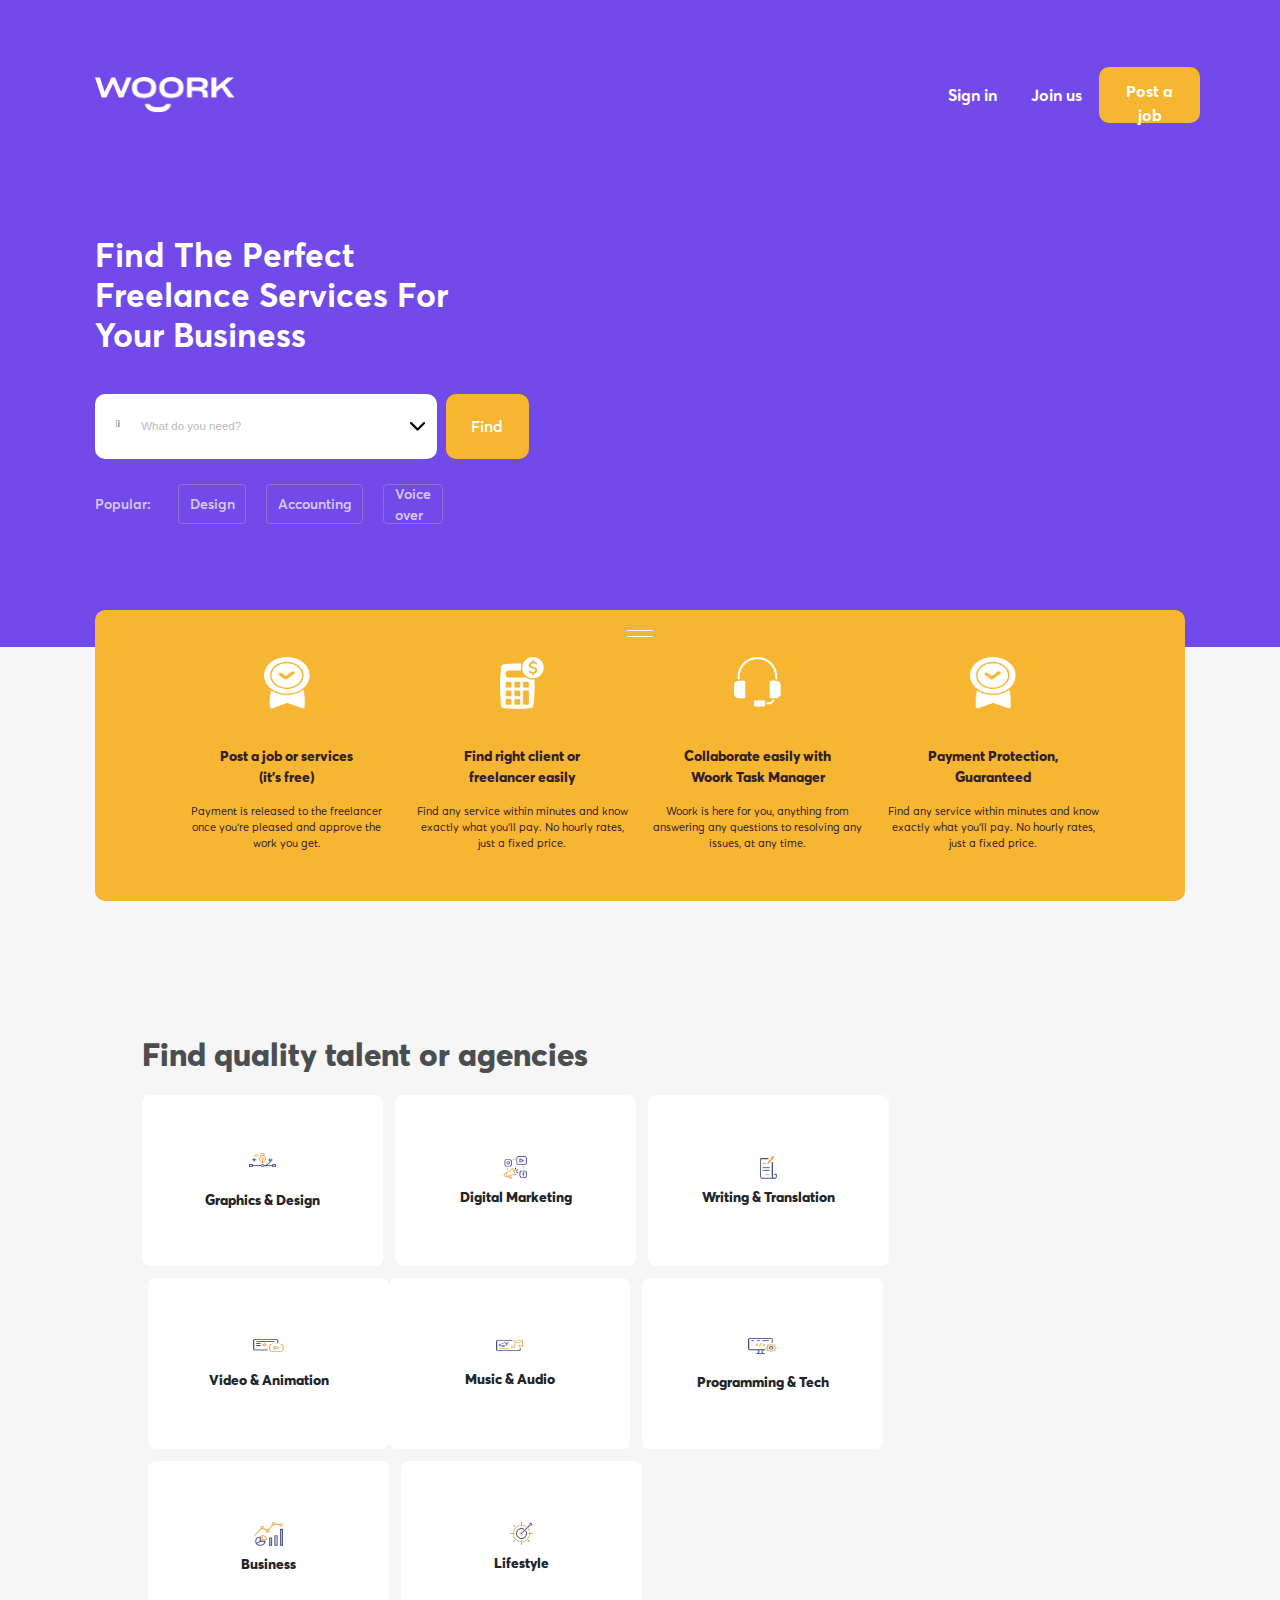
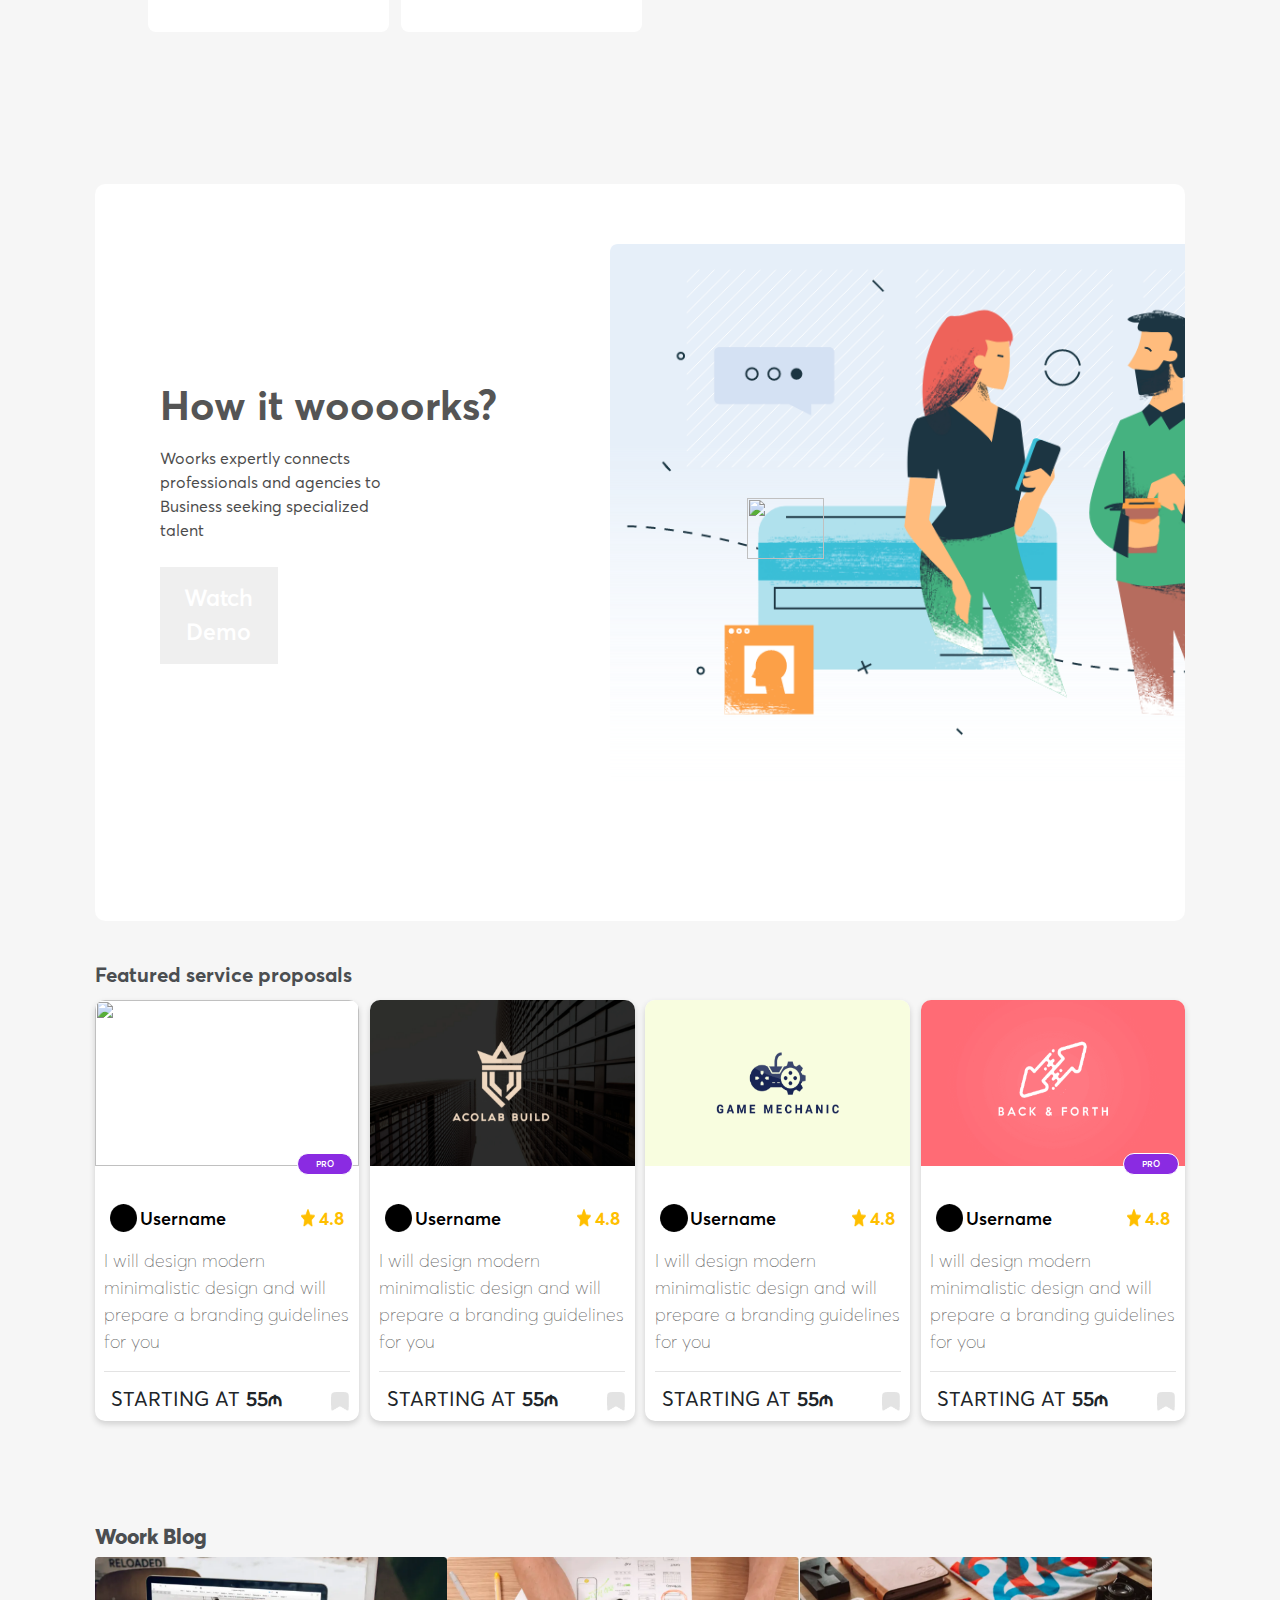
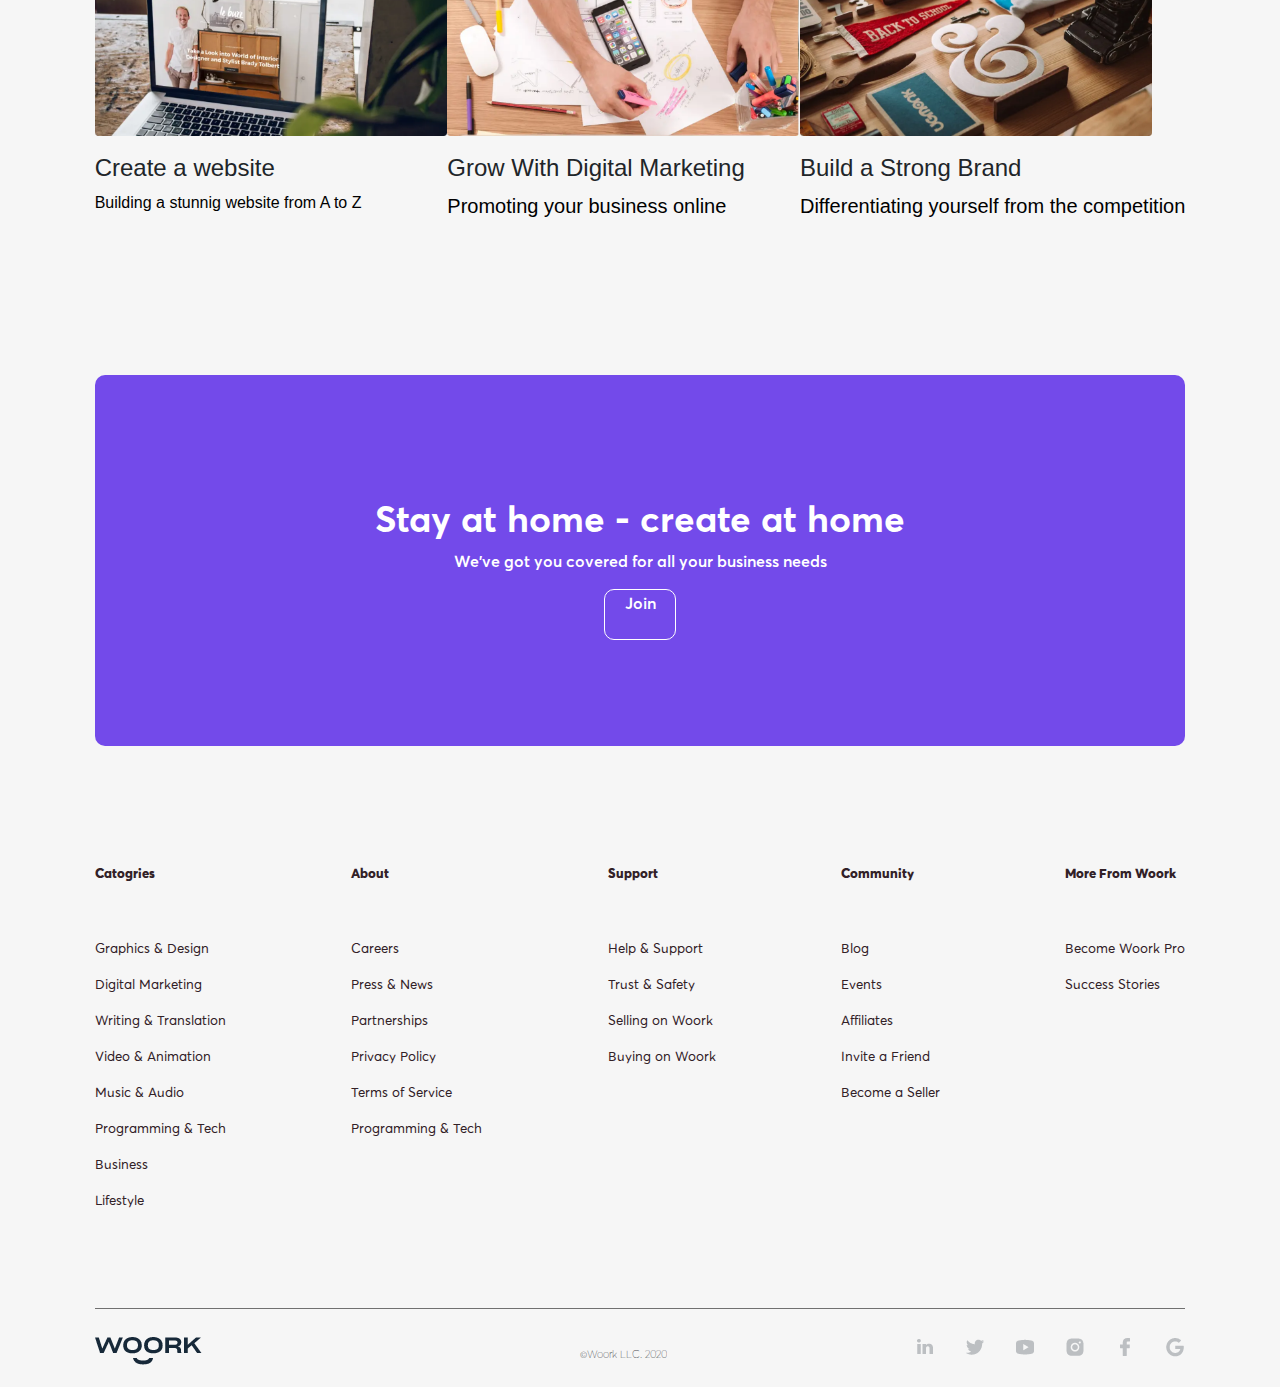
==== commit bffae746: "Add files via upload" ====
--- a/проект Nnn/html/index.html
+++ b/проект Nnn/html/index.html
@@ -6,12 +6,11 @@
     <meta name="viewport" content="width=device-width, initial-scale=1, shrink-to-fit=no">
 
     <!-- Bootstrap CSS -->
-    <link href="https://cdnjs.cloudflare.com/ajax/libs/font-awesome/4.7.0/css/font-awesome.min.css" rel="stylesheet"/>
     <link rel="stylesheet" href="../css/index.css">
     <link rel="stylesheet" href="../bootstrap-4.4.1-dist/bootstrap-4.4.1-dist/css/bootstrap.min.css" rel="stylesheet">
 
   </head>
-  <body style="background-color:#f6f6f6">
+  <body style="background-color:#f6f6f6; font-size:0.8vw;">
     <div class="header">
       <div class="row d-flex justify-content-between">
             <div class="logo-container d-flex justify-content-center align-items-center">
@@ -49,15 +48,15 @@
         <p>Watch demo</p>
       </div>
     </div>
-    <div style="padding:0px 142px 0px 142px"class="d-flex justify-content-center flex-column align-items-center">
+    <div style="padding:0px 7.396vw 0px 7.396vw"class="d-flex justify-content-center flex-column align-items-center">
       <div class="marketing-toolbar">
         <div class="d-flex flex-row justify-content-center align-items-flex-start">
-                <img src="../css/Group1329.png">
-        </div>
-        <div style="padding-top: 10px;"class="d-flex justify-content-around">
+                <img style="width:2.083vw;height:0.521vw;"src="../css/Group1329.png">
+        </div>
+        <div style="padding-left: 3.750vw;padding-right: 3.750vw;"class="d-flex justify-content-around">
           <div class="d-flex flex-column marketing-inset"> 
                   <div class="img-container d-flex justify-content-center"> 
-                    <img src="../css/Group 372.png">
+                    <img style="width:3.646vw;height:4.115vw"src="../css/Group 372.png">
                   </div>
                   <div class="d-flex flex-column align-items-center">
                     <p class="title">Post a job or services
@@ -67,17 +66,17 @@
           </div>
           <div class="d-flex flex-column marketing-inset"> 
                   <div class="img-container  d-flex justify-content-center"> 
-                    <img style="width:65px" src="../css/Group368.png">
+                    <img style="width:3.438vw;height:4.115vw" src="../css/Group368.png">
                   </div>
                   <div class="d-flex flex-column align-items-center">
-                    <p style="width:198px" class="title">Find right client or 
+                    <p class="title">Find right client or 
                       freelancer easily</p>
                     <p class="description">Find any service within minutes and know exactly what you’ll pay. No hourly rates, just a fixed price.</p>
                   </div>
           </div>
           <div class="d-flex flex-column marketing-inset"> 
                   <div class="img-container d-flex justify-content-center"> 
-                    <img style="width:69px"src="../css/Group370.png">
+                    <img style="width:3.646vw;height:3.906vw"src="../css/Group370.png">
                   </div>
                   <div class="d-flex flex-column align-items-center">
                     <p class="title">Collaborate easily with
@@ -87,10 +86,10 @@
           </div>
           <div class="d-flex flex-column marketing-inset"> 
                   <div class="img-container  d-flex justify-content-center"> 
-                    <img src="../css/Group 1326.png">
+                    <img style="width:3.646vw;height:4.115vw" src="../css/Group 1326.png">
                   </div>
                   <div class="d-flex flex-column align-items-center">
-                    <p style="width:210px" class="title">Payment Protection,
+                    <p style="width:10.938vw" class="title">Payment Protection,
                       Guaranteed</p>
                     <p class="description">Find any service within minutes and know exactly what you’ll pay. No hourly rates, just a fixed price.</p>
                   </div>
@@ -105,49 +104,49 @@
       <div class="tabs d-flex flex-row justity-content-around align-items-center flex-wrap">
             <div class="tab d-flex flex-column justify-content-center align-items-center bgg-white">
               <div style="padding-bottom:15px;">
-                <img src="../css/graphic design.png">
+                <img style="width:3.646vw;height:2.604vw" src="../css/graphic design.png">
               </div>
               <h5 class="d-flex justify-content-center">Graphics & Design</h5>
             </div>
             <div class="tab d-flex flex-column justify-content-center align-items-center bgg-white">
               <div>
-                <img src="../css/social media marketing.png">
+                <img style="width: 3.385vw;height:3.385vw;"src="../css/social media marketing.png">
               </div>
               <h5 class="d-flex justify-content-center">Digital Marketing</h5>
             </div>
             <div class="tab d-flex flex-column justify-content-center align-items-center bgg-white">
               <div>
-                <img src="../css/copywriters_articles.png">
+                <img style="width:2.865vw;height:3.333vw;"src="../css/copywriters_articles.png">
               </div>
               <h5 class="d-flex justify-content-center">Writing & Translation</h5>
             </div>
             <div class="tab d-flex flex-column justify-content-center align-items-center bgg-white">
               <div style="padding-bottom:10px;">
-                <img src="../css/Group 754.png">
+                <img style="width:4.010vw;height:2.552vw"src="../css/Group 754.png">
               </div>
               <h5 class="d-flex justify-content-center">Video & Animation</h5>
             </div>
             <div class="tab d-flex flex-column justify-content-center align-items-center bgg-white">
-              <div style="padding-bottom:20px">
-                <img src="../css/Group 759.png">
+              <div style="padding-bottom:10px;">
+                <img style="width:3.646vw;height:2.4vw;"src="../css/Group 759.png">
               </div>
               <h5 class="d-flex justify-content-center">Music & Audio</h5>
             </div>
             <div class="tab d-flex flex-column justify-content-center align-items-center bgg-white">
               <div style="padding-bottom:10px;">
-                <img src="../css/Group 751.png">
+                <img style="width:3.854vw;height:2.813vw;" src="../css/Group 751.png">
               </div>
               <h5 class="d-flex justify-content-center">Programming & Tech</h5>
             </div>
             <div class="tab d-flex flex-column justify-content-center align-items-center bgg-white">
               <div>
-                <img src="../css/Group 750.png">
+                <img style="width:3.854vw;height:3.438vw;"src="../css/Group 750.png">
               </div>
               <h5 class="d-flex justify-content-center">Business</h5>
             </div>
             <div class="tab d-flex flex-column justify-content-center align-items-center bgg-white">
               <div>
-                <img src="../css/Group 752.png">
+                <img style="width:3.385vw;height:3.385vw" src="../css/Group 752.png">
               </div>
               <h5 class="d-flex justify-content-center">Lifestyle</h5>
             </div>
@@ -159,7 +158,7 @@
         <div class="description">
           <p class="color-black">Woorks expertly connects professionals and agencies to Business seeking specialized talent</p>
         </div>
-        <button class="bgg-orange">Watch Demo</button>
+        <button>Watch Demo</button>
         <img src="../css/Group 1330.png">
       </div>
     </div>
@@ -170,14 +169,14 @@
       <div class="d-flex justify-content-between flex-row">
         <div style="margin-left:0px"class="featured-block d-flex flex-column">
             <div class="img-container d-flex flex-column" >
-              <img style="width:20.677vw;height:25.4341164453524vh;" src="../css/image85.png">
+              <img style="width:20.677vw;height:12.97vw;" src="../css/image66.png">
               <div class="pro-icon d-flex justify-content-center align-self-end">
                 <p>PRO</p>
               </div>
             </div>
             <div class="featured-user d-flex flex-row justify-content-between align-items-center">
               <div class="d-flex flex-row justify-content-start align-items-center">
-                <img src="../css/Ellipse 51.png">
+                <img style="width:2.135vw;height:2.240vw" src="../css/Ellipse 51.png">
                 <p class="featured-username">Username</p>
               </div>
               <div class="d-flex flex-row align-items-center user-rate">
@@ -192,19 +191,19 @@
             </div>
             <div class="bottom d-flex flex-row justify-content-between align-items-center">
               <h4>STARTING AT <b>55₼</b></h4>
-              <img style="width:1.40625vw;height:3.3707865168539324vh" src="../css/Bookmark.png">
+              <img style="width:1.40625vw;height:1.5vw" src="../css/Bookmark.png">
             </div>
         </div>
         <div class="featured-block d-flex flex-column">
             <div class="img-container d-flex flex-column" >
-              <img style="width:20.677vw;height:25.4341164453524vh;" src="../css/Mask Group 29.png">
+              <img style="width:20.677vw;height:12.97vw;" src="../css/Mask Group 29.png">
               <div class="hidden pro-icon d-flex justify-content-center align-self-end">
                 <p>PRO</p>
               </div>
             </div>
             <div class="featured-user d-flex flex-row justify-content-between align-items-center">
               <div class="d-flex flex-row justify-content-start align-items-center">
-                <img src="../css/Ellipse 51.png">
+                <img style="width:2.135vw;height:2.240vw" src="../css/Ellipse 51.png">
                 <p class="featured-username">Username</p>
               </div>
               <div class="d-flex flex-row align-items-center user-rate">
@@ -219,19 +218,19 @@
             </div>
             <div class="bottom d-flex flex-row justify-content-between align-items-center">
               <h4>STARTING AT <b>55₼</b></h4>
-              <img style="width:1.40625vw;height:3.3707865168539324vh" src="../css/Bookmark.png">
+              <img style="width:1.40625vw;height:1.5vw" src="../css/Bookmark.png">
             </div>
         </div>
         <div class="featured-block d-flex flex-column">
             <div class="img-container d-flex flex-column" >
-              <img style="width:20.677vw;height:25.4341164453524vh;" src="../css/Image 167.png">
+              <img style="width:20.677vw;height:12.97vw;" src="../css/Image 167.png">
               <div class="hidden pro-icon d-flex justify-content-center align-self-end">
                 <p>PRO</p>
               </div>
             </div>
             <div class="featured-user d-flex flex-row justify-content-between align-items-center">
               <div class="d-flex flex-row justify-content-start align-items-center">
-                <img src="../css/Ellipse 51.png">
+                <img style="width:2.135vw;height:2.240vw" src="../css/Ellipse 51.png">
                 <p class="featured-username">Username</p>
               </div>
               <div class="d-flex flex-row align-items-center user-rate">
@@ -246,19 +245,19 @@
             </div>
             <div class="bottom d-flex flex-row justify-content-between align-items-center">
               <h4>STARTING AT <b>55₼</b></h4>
-              <img style="width:1.40625vw;height:3.3707865168539324vh" src="../css/Bookmark.png">
+              <img style="width:1.40625vw;height:1.5vw" src="../css/Bookmark.png">
             </div>
         </div>
         <div style="margin-right:0px;"class="featured-block d-flex flex-column">
           <div class="img-container d-flex flex-column" >
-              <img style="width:20.677vw;height:25.4341164453524vh;" src="../css/Image 168.png">
+              <img style="width:20.677vw;height:12.97vw;" src="../css/Image 168.png">
               <div class="pro-icon d-flex justify-content-center align-self-end">
                 <p>PRO</p>
               </div>
           </div>
           <div class="featured-user d-flex flex-row justify-content-between align-items-center">
               <div class="d-flex flex-row justify-content-start align-items-center">
-                <img src="../css/Ellipse 51.png">
+                <img style="width:2.135vw;height:2.240vw" src="../css/Ellipse 51.png">
                 <p class="featured-username">Username</p>
               </div>
               <div class="d-flex flex-row align-items-center user-rate">
@@ -273,7 +272,7 @@
           </div>
           <div class="bottom d-flex flex-row justify-content-between align-items-center">
               <h4>STARTING AT <b>55₼</b></h4>
-              <img style="width:1.40625vw;height:3.3707865168539324vh" src="../css/Bookmark.png">
+              <img style="width:1.40625vw;height:1.5vw" src="../css/Bookmark.png">
           </div>
         </div>
       </div>
--- a/проект Nnn/css/index.css
+++ b/проект Nnn/css/index.css
@@ -21,12 +21,16 @@
 .col-md-18.col-md-10.col-md-3{
     padding-left: none;
 }
+h1,h2,h3,h4,h5,p{
+    font-size:16px
+}
 body{
     background-color:#F6F6F6;
 }
 .row{
     margin-left:0px!important;
 }
+
 .logo-container img{
     width:140px;
     height:36px;
@@ -35,31 +39,31 @@
     background-color:#734AEA;
     background-image:url(../css/Group\ 1345.png);
     background-repeat: no-repeat;
-    background-position-x: 596px;
-    background-position-y: 203px;
-    padding:100px 142px 100px 142px;
-    height: 980px;
+    background-size:64%;
+    background-position: 88% 40%;
+    overflow: hidden;
+    padding:5.2% 7.4% 5.2% 7.4%;
+    height:50.521vw;
 }
 .head-nav{
     justify-content: flex-end;
 }
 .head-nav button{
     font-family: Averta-bold;
-    font-size:20px;
+    font-size:0.833vw;
     color:white;
     background-color: transparent;
     border:none;
-    
     border-radius:10px;
 }
-.head-nav div :nth-child(3){
+.head-nav :nth-child(3){
     background-color:#F7B632;
-    width: 152px;
-    height: 56px;
+    width:7.917vw;
+    height:56px;
 }
 .head-nav p{
     margin-bottom:0px;
-    padding:13px;
+    padding:11px;
 }
 .buttons1 button p{
     margin-bottom:0px;
@@ -77,21 +81,21 @@
     background-color: transparent;  
 }
 .header-title{
-    padding-top:223px;
+    padding-top:8.750vw;
 }
 .header-title h1{
     padding-bottom:31px;
-    width: 630px;
-    font-size:50px;
+    width: 33vw;
+    font-size:2.604vw;
     font-family: Averta-bold;
 }
 .header-title button{
     background-color: #F7B632;
     border:none;
     color:white;
-    font-size:23px;
+    font-size:1.198vw;
     padding:5px 10px 5px 10px;
-    width:125px;
+    width:6.510416666666667vw;
     height:65px;
     font-family:Averta-semibold;
     border-radius:10px;
@@ -101,35 +105,37 @@
 .header-title input{
     border:none;
     border-radius: 8px;
-    width:450px;
+    width:23.4375vw;
     height:50px;
     padding-left:10px;
-    font-size: 18px;
+    font-size: 1.125em;
     opacity: 0.5;
 }
 .header-title .input-container{
     border-radius: 10px;
     background-color: white;
-    width:513px;
+    width:26.718750000000004vw;
 }
 .header-title .input-container img{
     margin-left:21px;
-    width: 21px;
-    height: 21px;
+    width:4.54054054%;
+    height: 32.3076923%
 }
 .header-title .input-container .arrow{
     opacity: 1;
     padding-left:0px;
+    width:100%;
+    height:100%;
     margin-right:14px;
 }
 .popular{
     margin-top:15px;
-    width:500px;
+    width:26.041666666666668vw;
     opacity: 0.7;
 }
 .popular-tab{
     margin:10px;
-    height:44px;
+    height:4.49438202247191vh;
     background-color: transparent;
     border-radius: 4px;
     border:1.5px solid rgba(168, 168, 168, 0.623);
@@ -142,14 +148,14 @@
 .popular-tab:nth-child(1) p{
     padding-left:0px;
     margin-left: 0px;
-    padding-right: 11px;
+    padding-right:0.57vw;
 }
 .popular p{
     color:white;
     font-family: Averta-semibold;
     font-size:14px;
     margin-bottom: 0px;
-    padding:10px 16px;
+    padding:1vh 0.83vw;
 }
 .header h1{
     color:white;
@@ -157,18 +163,18 @@
 .watch-demo{
     color:white;
     position: relative;
-    top:224px;
+    top:11.666666666666666vw;
     font-family:Averta-bold;
-    font-size:23px;
+    font-size:1.1979166666666667vw;
 }
 .marketing-toolbar{
     position: relative;
     background-color: #F7B632;
     border-radius:10px;
-    bottom:40px;
+    bottom:4.085801838610827vh;
     width:100%;
-    padding:0px 40px 50px 40px;
-    margin-bottom:146px;
+    padding:0px 2.083333333333333vw 2.604166666666667vw 2.083333333333333vw;
+    margin-bottom:7.604166666666666vw;
 }
 
 .marketing-toolbar img{
@@ -186,14 +192,14 @@
 .marketing-inset .title{
     padding-top: 10px;
     font-family: Averta-extrabold;
-    font-size:22px;
+    font-size:1.375em;
     color:#322127;
-    width: 236px;
+    width: 12.291666666666666vw;
 }
 .marketing-inset .description{
     font-family: Averta-regular;
-    width:320px;
-    font-size:17px;
+    width:16.666666666666664vw;
+    font-size:1.0625em
 }
 .marketing-inset .img-container{
     height:98px
@@ -212,16 +218,16 @@
 }
 .media-tabs .icon{
     position: relative;
-    width:40px;
+    width:2.083333333333333vw;
     height:25px;
 }
 .media-tabs h5{
     font-family: Averta-extrabold;
-    font-size: 22px;
+    font-size: 1.375em;
 }
 .media-tabs .tab{
-    width: 395px;
-    height:206px;
+    width: 24.2%;
+    height:19vh;
     margin:6px;
 }
 .tabs :nth-child(1){
@@ -240,17 +246,18 @@
     color:black;
 }
 .howitwoorks{
-    margin:90px 142px 146px 142px;
+    margin:90px 7.395833333333333vw 4.698672114402451vh 7.395833333333333vw;
     height:737px;
     background-color: white;
     background-image: url(../css/howitwoorks-background.png);
     background-repeat: no-repeat;
-    background-position-x: 530px;
+    background-position-x: 515px;
     background-position-y: 60px;
+    background-size:106vh;
     border-radius: 10px;
 }
 .howitwoorks .text-container{
-    margin-left:98px;
+    margin-left: 5.1vw;
 }
 .howitwoorks h1{
     font-family: Averta-bold;
@@ -260,58 +267,58 @@
 .howitwoorks .description{
     font-family: Averta-regular;
     font-size: 22px;
-    padding-top:10px;
-    width:348px;
+    padding-top:1.0214504596527068vh;
+    width:18.125vw;
     opacity:0.7;
 }
 .howitwoorks button{
     font-family: Averta-semibold;
     color:white;
     border: none;
-    margin-top:10px;
+    margin-top:1.0214504596527068vh;
     font-size: 23px;
-    width: 177px;
-    padding:15px 10px;
+    width: 9.21875vw;
+    padding:1.53vh 0.52vw;
 }
 .howitwoorks img{
     position: relative;
-    left:880px;
-    bottom:180px;
-    width:116px;
-    height:66px;
+    left:45.83vw;
+    bottom:18.38610827374872vh;
+    width:6.041666666666667vw;
+    height:6.741573033707865vh;
 }
 .Featured{
-    margin:0px 142px 0px 142px;
+    margin:0px 7.395833333333333vw 0px 7.395833333333333vw;
 }
 .Featured .title h4{
-    font-family: Averta-bold;
-    font-size:32px;
+    font-family:Averta-bold;
+    font-size:1.6vw;
     opacity:0.8;
 }
 .pro-icon{
     position:relative;
-    bottom:15px;
-    right:10px;
+    bottom:1.5vh;
+    right:0.52vw;
     background-color: blueviolet;
-    width: 83px;
+    width: 4.322916666666667vw;
     border: 1px solid white;
     border-radius: 85px;
 }
 .pro-icon p{
-    font-size: 13px;
+    font-size: 0.6770833333333334vw;
     color:white;
     font-family: Averta-semibold;
     margin:0px;
-    padding:4px 13px 4px 13px;
+    padding:0.40858018386108275vh 0.6770833333333334vw;
 }
 .Featured{
-    margin-bottom:146px;
+    margin-bottom:7.604166666666666vw;
 }
 .featured-user{
   padding:15px;
 }
 .featured-username{
-    padding-left:8px;
+    padding-left:0.2083vw;
     margin-bottom:0px;
     color:black;
     font-family:Averta-semibold;
@@ -322,8 +329,8 @@
     font-family: Averta-bold;
 }
 .featured-block{
-    width:397px;
-    height:458px;
+    width:20.677083333333332vw;
+    height: 46.782431052093976vh;
     margin:5px;
     border-radius: 10px;
     background-color: white;
@@ -331,11 +338,11 @@
     box-shadow: 0 3px 6px 0 rgba(0, 0, 0, 0.16);
 }
 .featured-block .img-container{
-    height: 249px;
+    height: 25.4341164453524vh;
 }
 .featured-description{
     border-bottom: solid 1px #E3E3E3;
-    margin:0px 10px 0px 10px;
+    margin:0px 1.0214504596527068vh 0px 1.0214504596527068vh;
 }
 .featured-description p{
     font-family: Averta-thin;
@@ -344,11 +351,11 @@
     opacity:0.6;
 }
 .featured-block .bottom{
-    padding:0px 15px 5px 15px;
+    padding:0px 0.78125vw 0.5107252298263534vh 0.78125vw;
 }
 .featured-block .bottom h4{
     font-size: 20px;
-    padding:16px 0px 22px 10px;
+    padding:1.634320735444331vh 0px 2.247191011235955vh 0.52083vw;
     margin-bottom:0px;
     font-family: Averta-regular;
 }
@@ -364,35 +371,35 @@
 }
 .WoorkBlog{
     margin-top:75px;
-    margin:75px 142px 150px 142px;
+    margin:7.6608784473953015vh 7.395833333333333vw 15.321756894790603vh 7.395833333333333vw;
 }
 .WoorkBlog h2{
     font-family: Averta-extrabold;
     opacity:0.8;
-    font-size:32px;
+    font-size:1.6666666666666667vw;
 }
 .blog-inset div{
-    margin-top:20px;
+    margin-top:2.0429009193054135vh;
 }
 .StayAtHome{
-    margin:20px 142px 128px 142px;
+    margin:2.0429009193054135vh 7.395833333333333vw 13.074565883554648vh 7.395833333333333vw;
     padding-top:15px;
-    height:404px;
+    height:41.266598569969354vh;
     background-color: #734AEA;
     border-radius: 10px;
     color:white;
-    font-size:20px;
+    font-size:2.0429009193054135vh;
     font-family:Averta-semibold;
 }
 .StayAtHome h1{
     font-family:Averta-bold;
-    font-size:40px;
+    font-size:4.085801838610827vh;
 }
 .StayAtHome-button{
     background-color: transparent;
     color:white;
-    width:108px;
-    height:56px;
+    width:5.625vw;
+    height:5.720122574055158vh;
     border:1px solid white;
     border-radius:10px;
 }
@@ -400,27 +407,27 @@
     margin-bottom:0px;
 }
 .pre-footer{
-    margin:0px 142px 88px 142px;
+    margin:0px 7.395833333333333vw 8.98876404494382vh 7.395833333333333vw;
 }
 .pre-footer p{
     color:#322127;
-    font-size: 20px;
+    font-size: 1.0416666666666667vw;
     font-family: Averta-regular;
 }
 .pre-footer .title{
     color:#322127;
     font-family: Averta-extrabold;
-    margin-bottom:60px;
+    margin-bottom:6.128702757916241vh;
 }
 .footer{
-    margin-left:142px;
-    margin-right:142px;
-    padding-top:30px;
+    margin-left:7.395833333333333vw;
+    margin-right:7.395833333333333vw;
+    padding-top:3.0643513789581207vh;
     border-top:1px solid #707070;
 }
 .footer p{
     font-family: Averta-thin;
-    font-size: 16px;
+    font-size:0.8333333333333334vw;
     opacity:0.8;
 }
 .padding-bottom-40px{
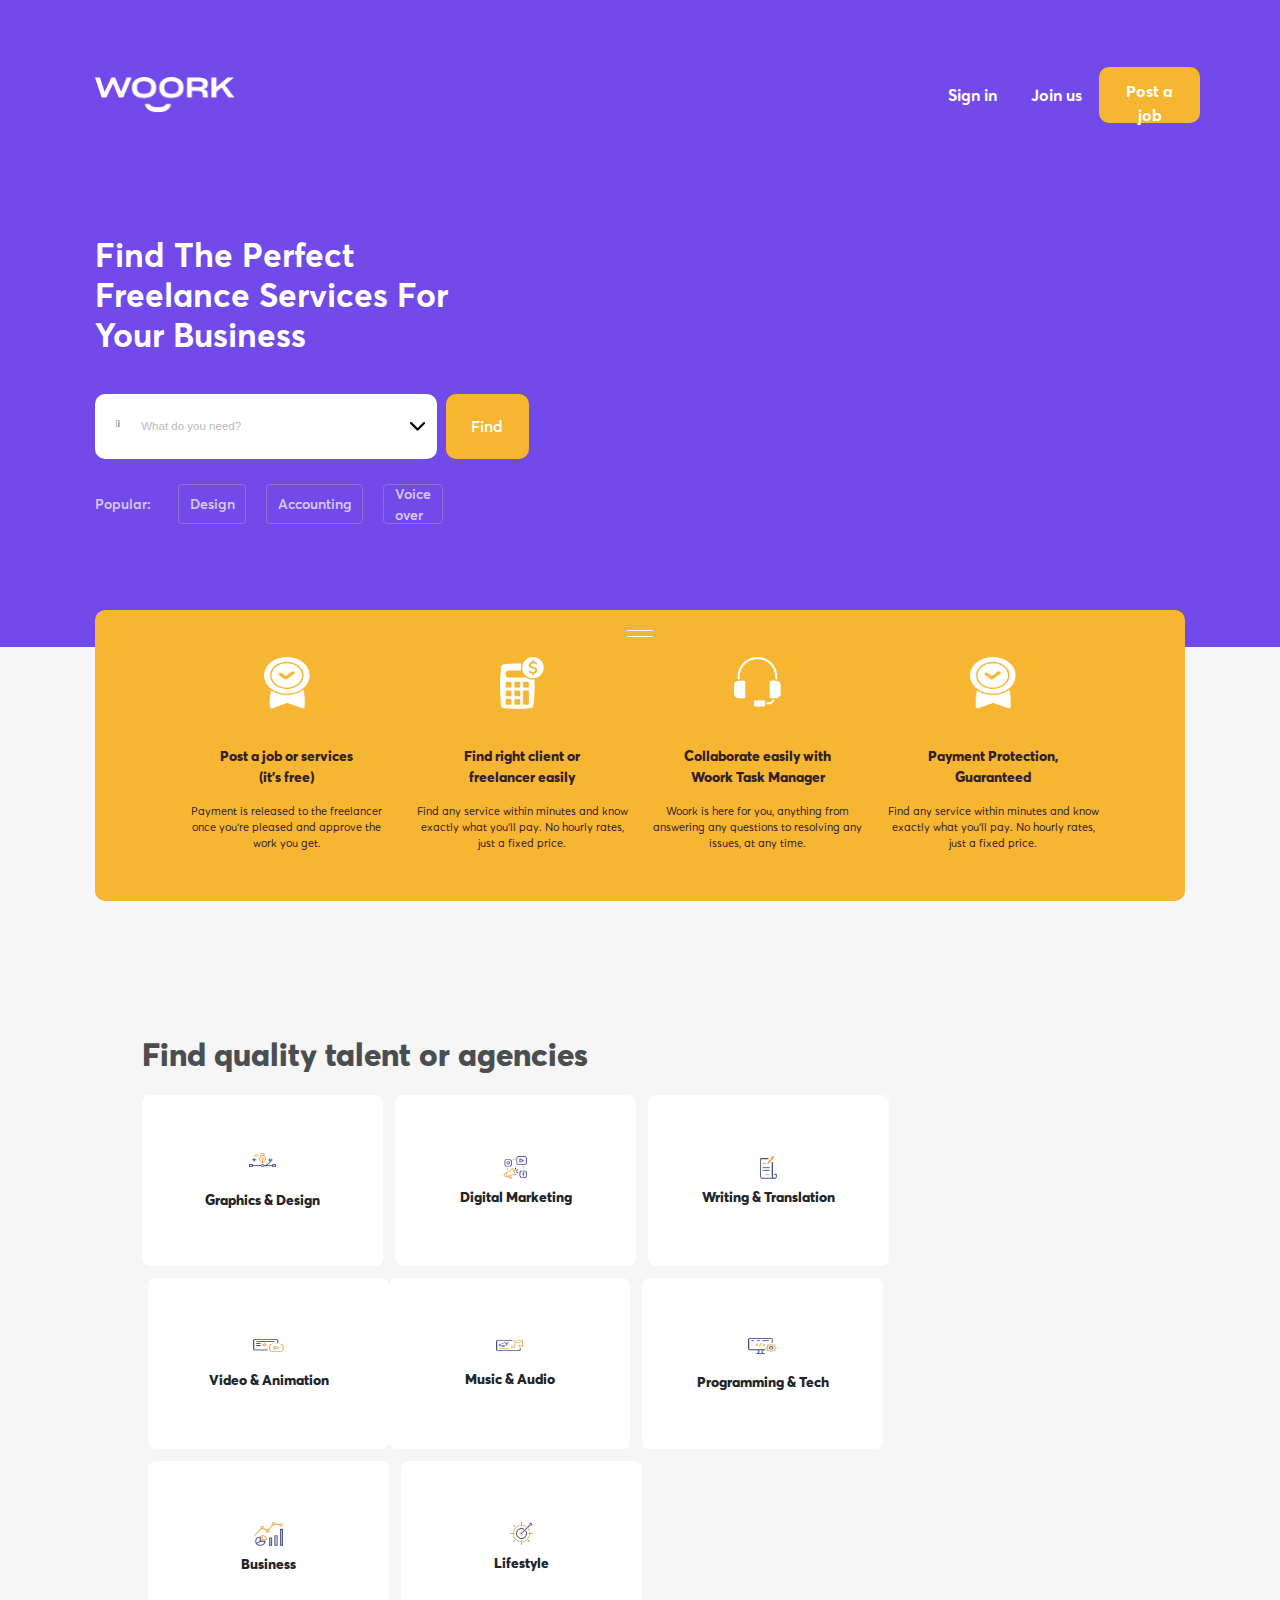
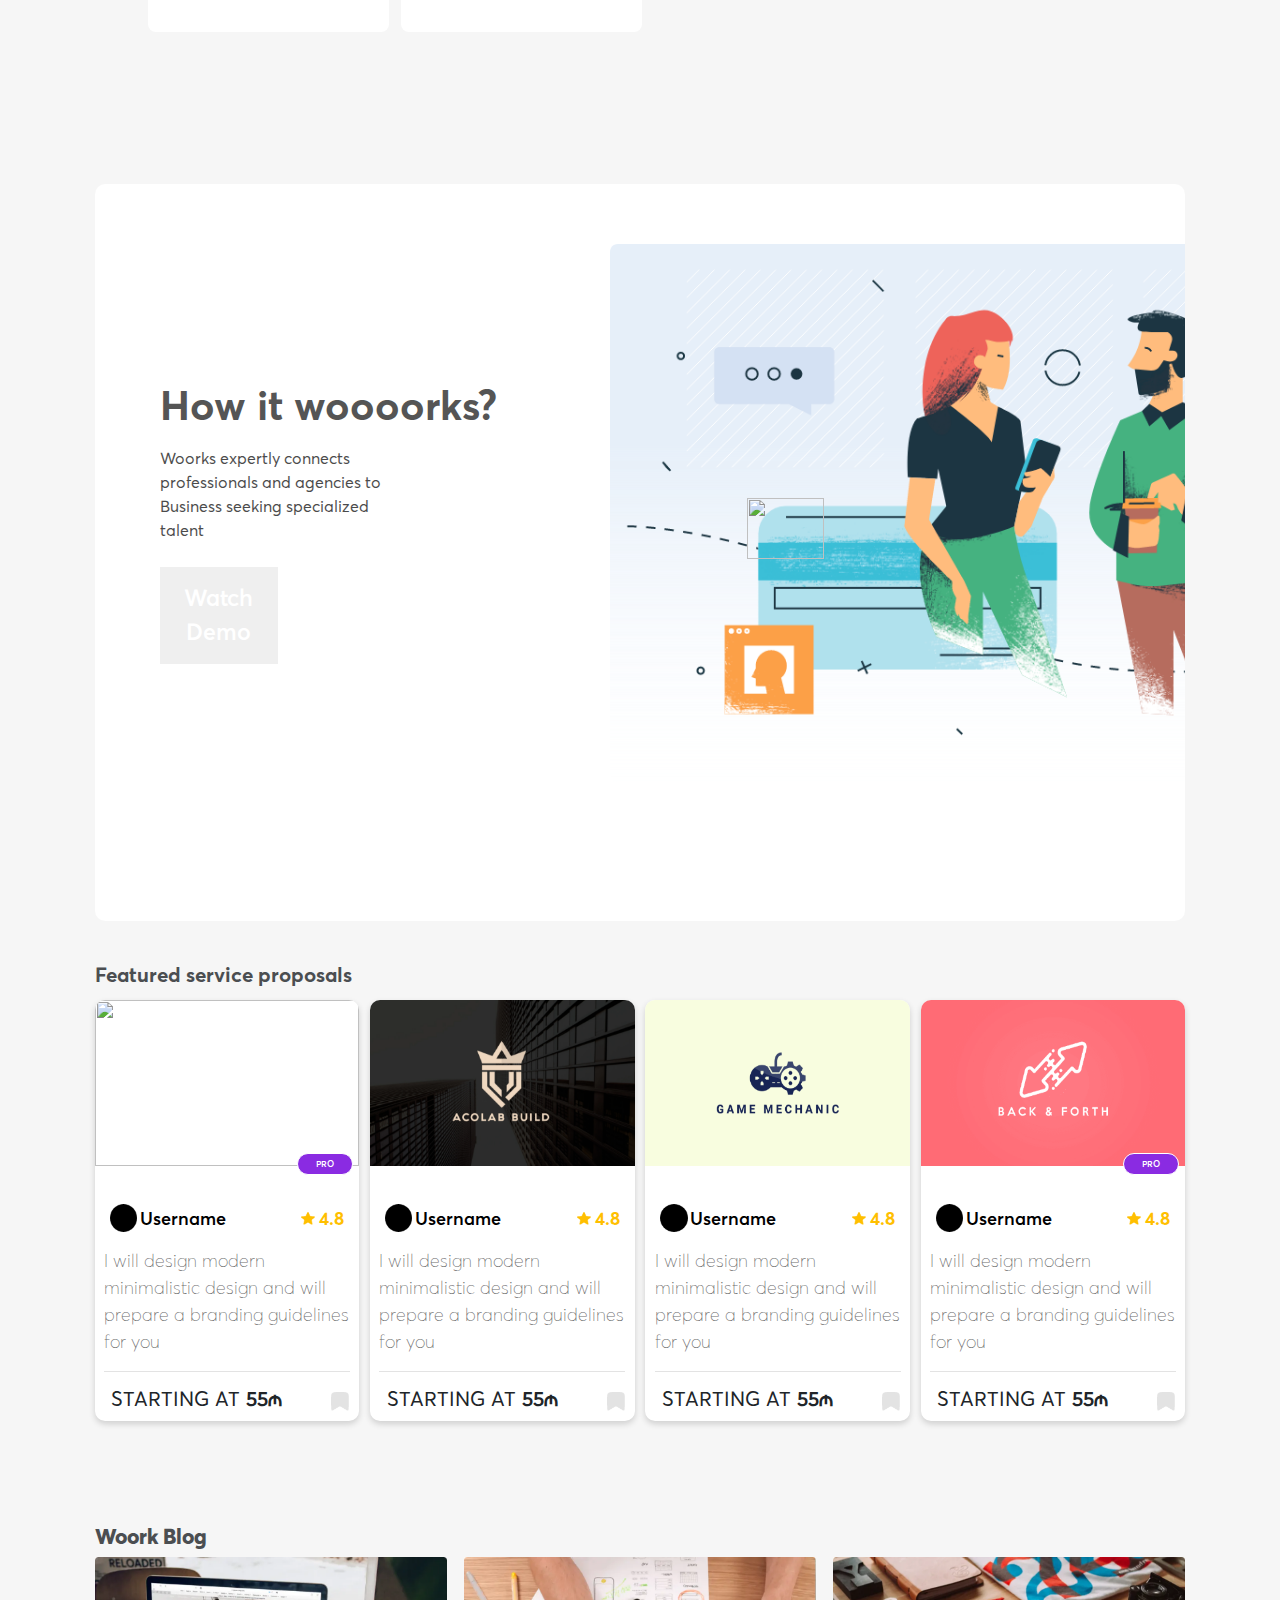
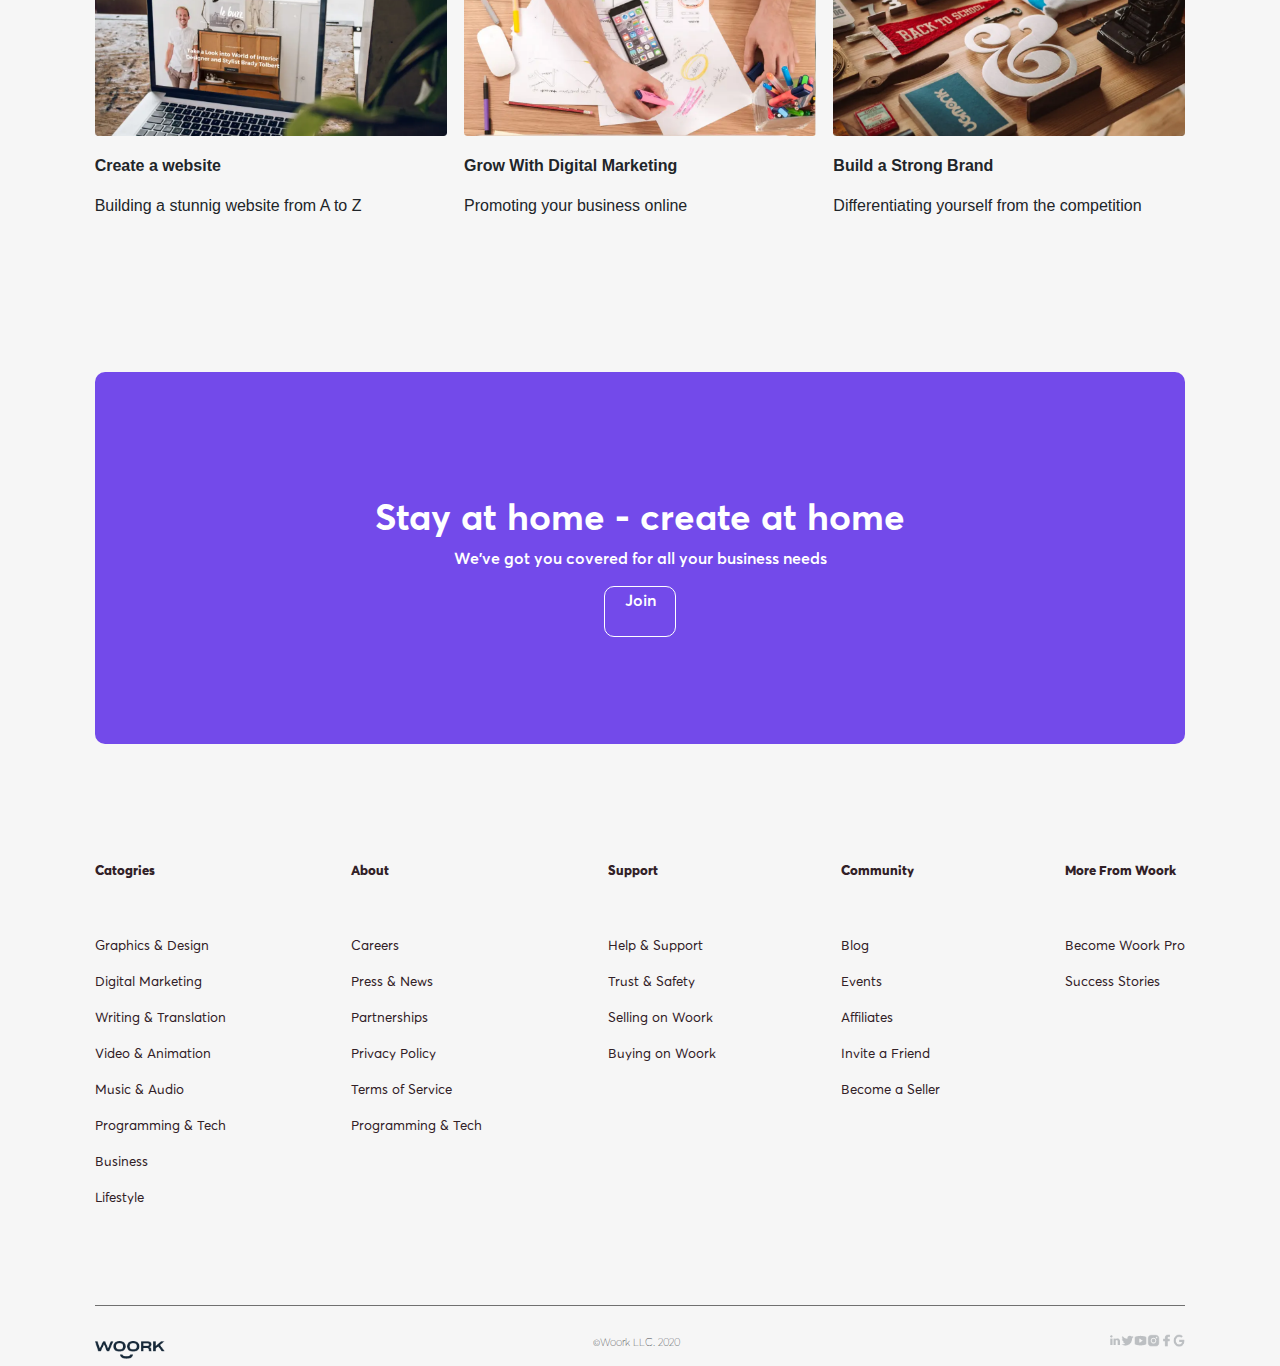
==== commit e251fd7d: "Add files via upload" ====
--- a/проект Nnn/html/index.html
+++ b/проект Nnn/html/index.html
@@ -180,7 +180,7 @@
                 <p class="featured-username">Username</p>
               </div>
               <div class="d-flex flex-row align-items-center user-rate">
-                <img style="width:1.09375vw;height:1.940755873340143vh;"src="../css/Star.png" class="rate-icon">
+                <img style="width:1.09375vw;height:1.010vw;"src="../css/Star.png" class="rate-icon">
                 <div class="rate-number">
                   4.8
                 </div>
@@ -207,7 +207,7 @@
                 <p class="featured-username">Username</p>
               </div>
               <div class="d-flex flex-row align-items-center user-rate">
-                <img style="width:1.09375vw;height:1.940755873340143vh;"src="../css/Star.png" class="rate-icon">
+                <img style="width:1.09375vw;height:1.010vw;"src="../css/Star.png" class="rate-icon">
                 <div class="rate-number">
                   4.8
                 </div>
@@ -234,7 +234,7 @@
                 <p class="featured-username">Username</p>
               </div>
               <div class="d-flex flex-row align-items-center user-rate">
-                <img style="width:1.09375vw;height:1.940755873340143vh;"src="../css/Star.png" class="rate-icon">
+                <img style="width:1.09375vw;height:1.010vw;"src="../css/Star.png" class="rate-icon">
                 <div class="rate-number">
                   4.8
                 </div>
@@ -261,7 +261,7 @@
                 <p class="featured-username">Username</p>
               </div>
               <div class="d-flex flex-row align-items-center user-rate">
-                <img style="width:1.09375vw;height:1.940755873340143vh;"src="../css/Star.png" class="rate-icon">
+                <img style="width:1.09375vw;height:1.010vw;"src="../css/Star.png" class="rate-icon">
                 <div class="rate-number">
                   4.8
                 </div>
@@ -283,22 +283,22 @@
         <div class="blog-inset">
           <img style="width:27.5vw" src="../css/Image 169.png">
           <div class="d-flex flex-column">
-            <h4>Create a website</h4>
-            <p style="color:black">Building a stunnig website from A to Z</p>
+            <p ><b>Create a website</b></p>
+            <p>Building a stunnig website from A to Z</p>
         </div>
         </div>
         <div class="blog-inset">
             <img style="width:27.5vw"src="../css/Image 170.png">
             <div class="d-flex flex-column">
-              <h4>Grow With Digital Marketing</h4>
-              <p style="font-size:1.25rem;color:black">Promoting your business online</p>
+              <p><b>Grow With Digital Marketing</b></p>
+              <p>Promoting your business online</p>
             </div>
         </div>
         <div class="blog-inset">
           <img style="width:27.5vw"src="../css/Image 171.png">
           <div class="d-flex flex-column">
-            <h4>Build a Strong Brand</h4>
-            <p style="font-size:20px;color:black">Differentiating yourself from the competition</p>
+            <p><b>Build a Strong Brand</b></p>
+            <p>Differentiating yourself from the competition</p>
           </div>
         </div>
       </div>
@@ -357,15 +357,15 @@
       </div>
     </div>
     <div class="footer d-flex justify-content-between">
-      <div style="width:106px;height:27px;"><img src="../css/Group 3.png"></div>
-      <div style="position: relative;left:80px;"class="d-flex justify-content-center align-items-center flex-grow-1"><p>©Woork LLC. 2020</p></div>
+      <div class="d-flex justify-content-center align-items-center"><img style="width:5.521vw;height:1.406vw;"src="../css/Group 3.png"></div>
+      <div class="d-flex justify-content-center align-items-center"><p>©Woork LLC. 2020</p></div>
       <div class="d-flex">
-        <div style="width:50px; height:50px;"><img style="float:right"src="../css/Linkedin.png"></div>
-        <div style="width:50px; height:50px;"><img style="float:right"src="../css/Twitter.png"></div>
-        <div style="width:50px; height:50px;"><img style="float:right"src="../css/YouTube.png"></div>
-        <div style="width:50px; height:50px;"><img style="float:right"src="../css/Instagram.png"></div>
-        <div style="width:50px; height:50px;"><img style="float:right" src="../css/Facebook.png"></div>
-        <div style="width:50px; height:50px;"><img style="float:right"src="../css/Google.png"></div>
+        <div style="width:1vw;height:1vw"><img  style="float:right;max-width:100%;"src="../css/Linkedin.png"></div>
+        <div style="width:1vw;height:1vw"><img  style="float:right;max-width:100%;"src="../css/Twitter.png"></div>
+        <div style="width:1vw;height:1vw"><img  style="float:right;max-width:100%;"src="../css/YouTube.png"></div>
+        <div style="width:1vw;height:1vw"><img  style="float:right;max-width:100%;"src="../css/Instagram.png"></div>
+        <div style="width:1vw;height:1vw"><img  style="float:right;max-width:100%;"src="../css/Facebook.png"></div>
+        <div style="width:1vw;height:1vw"><img  style="float:right;max-width:100%;"src="../css/Google.png"></div>
       </div>
     </div>
     <!-- Optional JavaScript -->
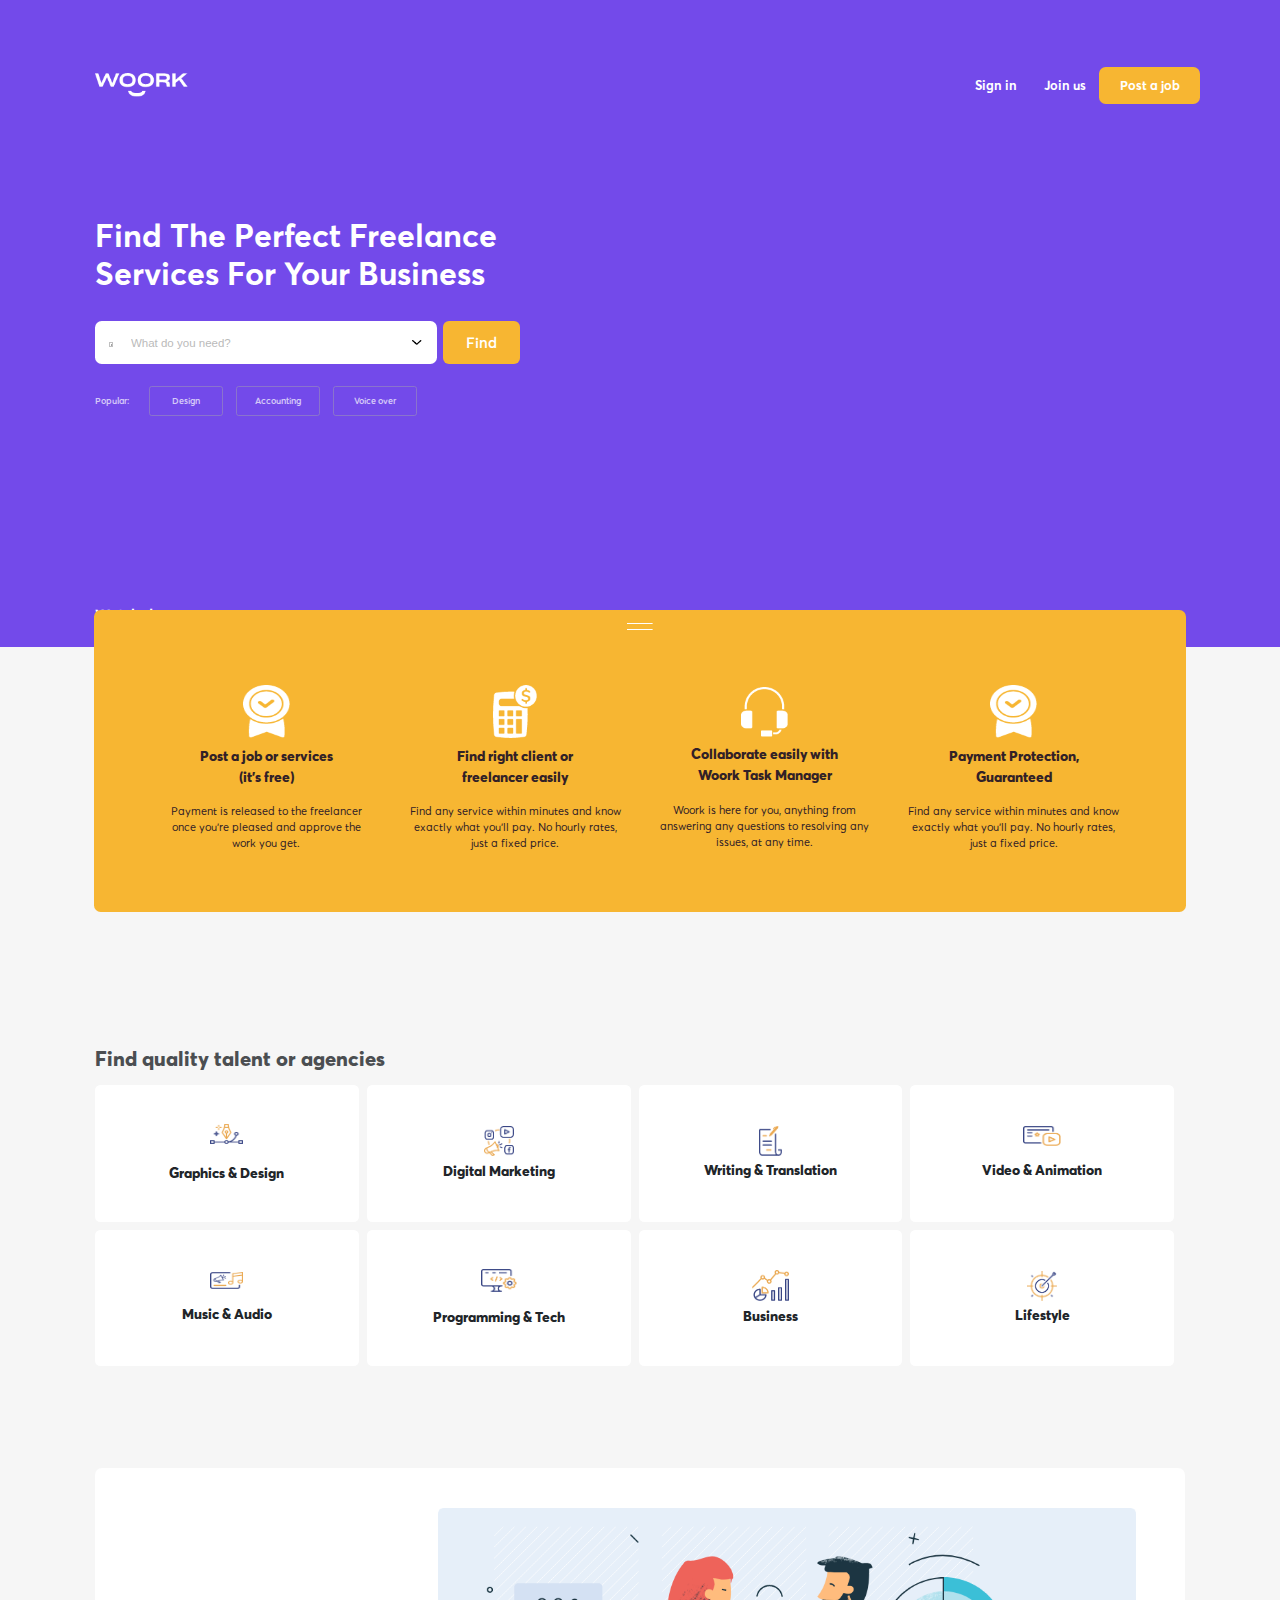
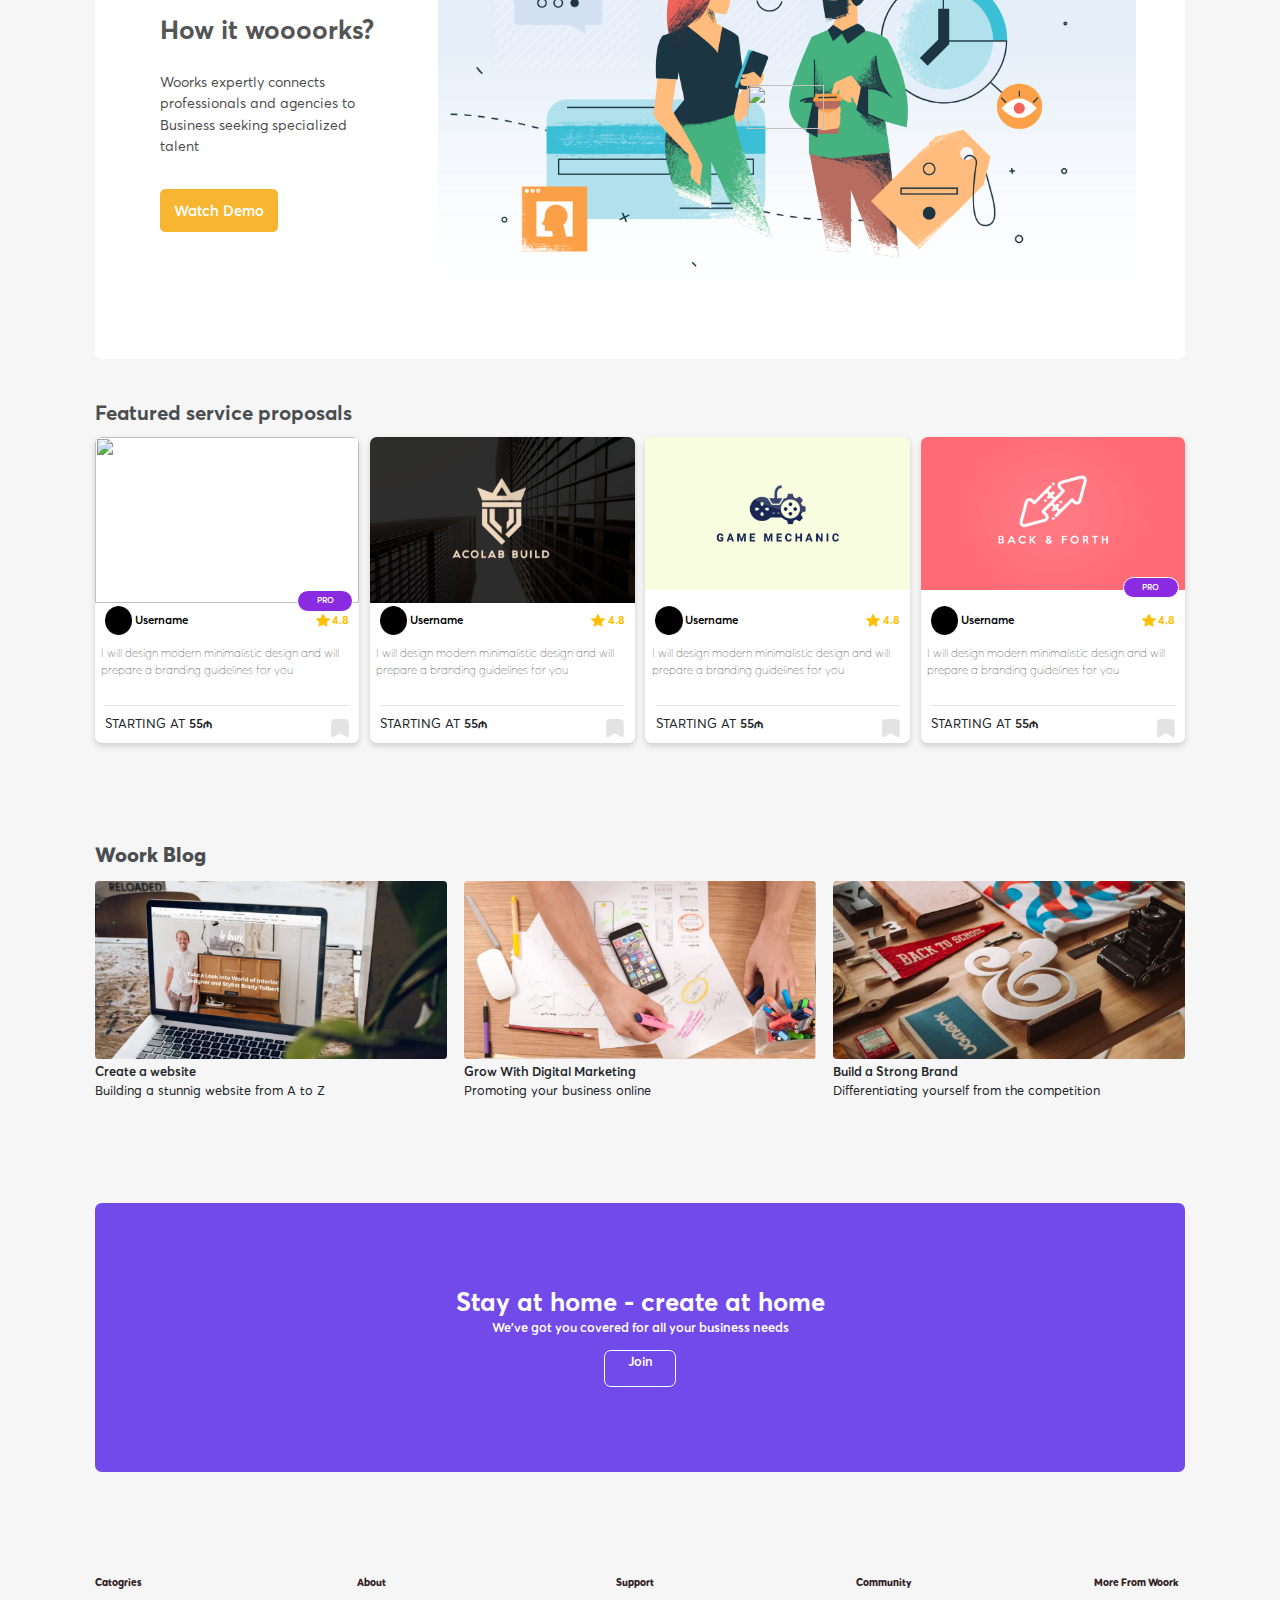
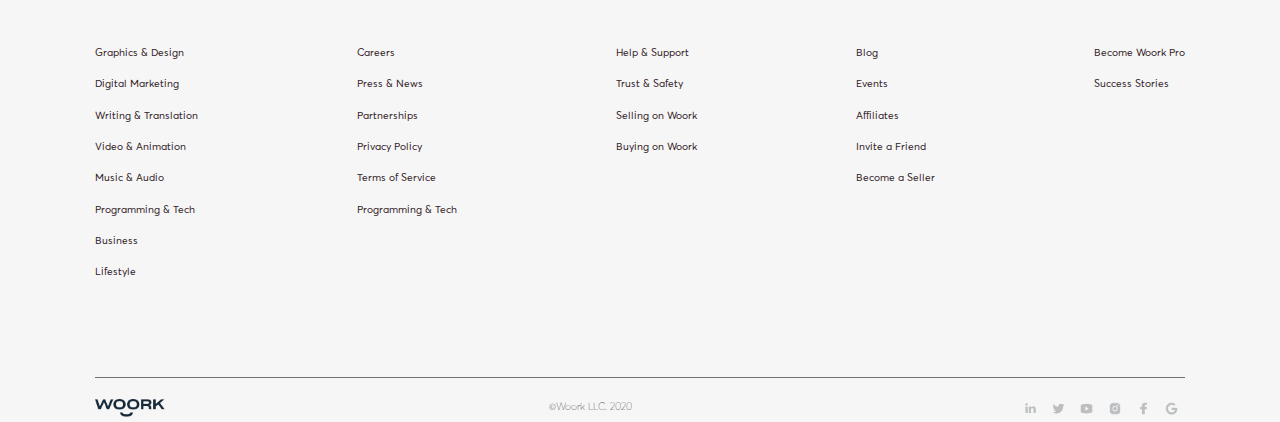
==== commit 78953c13: "Add files via upload" ====
--- a/проект Nnn/html/index.html
+++ b/проект Nnn/html/index.html
@@ -39,9 +39,9 @@
         </div>
         <div class="popular d-flex justify-content-flex-start align-items-center">
               <div class="popular-tab d-flex justify-content-flex-start align-items-center"><p>Popular:</p></div>
-              <div style="width:110px;" class="popular-tab d-flex justify-content-center align-items-center"><p>Design</p></div>
-              <div style="width:126px" class="popular-tab d-flex justify-content-center align-items-center"><p>Accounting</p></div>
-              <div style="width:115px;"class="popular-tab d-flex justify-content-center align-items-center"><p>Voice over</p></div>
+              <div style="width:5.729vw;height:2.292vw" class="popular-tab d-flex justify-content-center align-items-center"><p>Design</p></div>
+              <div style="width:6.563vw;height:2.292vw" class="popular-tab d-flex justify-content-center align-items-center"><p>Accounting</p></div>
+              <div style="width:6.563vw;height:2.292vw"class="popular-tab d-flex justify-content-center align-items-center"><p>Voice over</p></div>
         </div>
       </div>
       <div class="watch-demo">
--- a/проект Nnn/css/index.css
+++ b/проект Nnn/css/index.css
@@ -21,26 +21,20 @@
 .col-md-18.col-md-10.col-md-3{
     padding-left: none;
 }
-h1,h2,h3,h4,h5,p{
-    font-size:16px
-}
-body{
-    background-color:#F6F6F6;
-}
 .row{
     margin-left:0px!important;
 }
 
 .logo-container img{
-    width:140px;
-    height:36px;
+    width:7.292vw;
+    height:1.875vw;
 }
 .header{
     background-color:#734AEA;
     background-image:url(../css/Group\ 1345.png);
     background-repeat: no-repeat;
-    background-size:64%;
-    background-position: 88% 40%;
+    background-size:66%;
+    background-position: 88% 60%;
     overflow: hidden;
     padding:5.2% 7.4% 5.2% 7.4%;
     height:50.521vw;
@@ -50,20 +44,20 @@
 }
 .head-nav button{
     font-family: Averta-bold;
-    font-size:0.833vw;
     color:white;
     background-color: transparent;
     border:none;
-    border-radius:10px;
+    border-radius:0.521vw;
 }
 .head-nav :nth-child(3){
     background-color:#F7B632;
     width:7.917vw;
-    height:56px;
+    height:2.917vw;
 }
 .head-nav p{
     margin-bottom:0px;
-    padding:11px;
+    font-size:1.25em;
+    padding:0.573vw;
 }
 .buttons1 button p{
     margin-bottom:0px;
@@ -71,11 +65,11 @@
 }
 .bgg-orange{
     background-color:#F7B632;
-    border-radius: 8px;
+    border-radius: 0.417vw;
 }
 .bgg-white{
     background-color:#Ffffff;
-    border-radius: 8px; 
+    border-radius: 0.417vw; 
 }
 .nobgg{
     background-color: transparent;  
@@ -84,61 +78,61 @@
     padding-top:8.750vw;
 }
 .header-title h1{
-    padding-bottom:31px;
-    width: 33vw;
-    font-size:2.604vw;
+    padding-bottom:1.615vw;
+    width: 40%;
+    font-size:3.125em;
     font-family: Averta-bold;
 }
 .header-title button{
     background-color: #F7B632;
     border:none;
     color:white;
-    font-size:1.198vw;
-    padding:5px 10px 5px 10px;
-    width:6.510416666666667vw;
-    height:65px;
+    font-size:1.4375em;
+    padding:0.260vw 0.521vw;
+    width:7%;
+    height:3.333vw;
     font-family:Averta-semibold;
-    border-radius:10px;
-    margin-left:9px;
+    border-radius:0.469vw;
+    margin-left:0.469vw;
 
 }
 .header-title input{
     border:none;
-    border-radius: 8px;
-    width:23.4375vw;
-    height:50px;
-    padding-left:10px;
+    border-radius:0.417vw;
+    width:80%;
+    height:2.604vw;
+    padding-left:0.521vw;
     font-size: 1.125em;
     opacity: 0.5;
 }
 .header-title .input-container{
-    border-radius: 10px;
+    border-radius: 0.521vw;
     background-color: white;
     width:26.718750000000004vw;
 }
 .header-title .input-container img{
-    margin-left:21px;
+    margin-left:1.094vw;
     width:4.54054054%;
     height: 32.3076923%
 }
 .header-title .input-container .arrow{
     opacity: 1;
     padding-left:0px;
-    width:100%;
-    height:100%;
-    margin-right:14px;
+    width:0.781vw;
+    height:8,61vw;
+    margin-right:0.729vw;
 }
 .popular{
-    margin-top:15px;
+    margin-top:0.781vw;
     width:26.041666666666668vw;
     opacity: 0.7;
 }
 .popular-tab{
-    margin:10px;
+    margin:0.521vw;
     height:4.49438202247191vh;
     background-color: transparent;
-    border-radius: 4px;
-    border:1.5px solid rgba(168, 168, 168, 0.623);
+    border-radius: 0.208vw;
+    border:0.052vw solid rgba(168, 168, 168, 0.623);
 }
 .popular-tab:nth-child(1){
     padding-left:0px;
@@ -153,7 +147,7 @@
 .popular p{
     color:white;
     font-family: Averta-semibold;
-    font-size:14px;
+    font-size:0.875em;
     margin-bottom: 0px;
     padding:1vh 0.83vw;
 }
@@ -163,63 +157,60 @@
 .watch-demo{
     color:white;
     position: relative;
-    top:11.666666666666666vw;
+    top:13.8vw;
     font-family:Averta-bold;
-    font-size:1.1979166666666667vw;
+    font-size:1.4375em;
 }
 .marketing-toolbar{
     position: relative;
     background-color: #F7B632;
-    border-radius:10px;
+    border-radius:0.521vw;
     bottom:4.085801838610827vh;
-    width:100%;
-    padding:0px 2.083333333333333vw 2.604166666666667vw 2.083333333333333vw;
+    width:85.365vw; 
     margin-bottom:7.604166666666666vw;
 }
 
 .marketing-toolbar img{
-    margin-top:20px;
+    margin-top:1.042vw;
 }
 
 .marketing-inset{
     align-content: center;
     justify-content: center;
+    padding:3.290vw 0 3.490vw 0;
 }
 .marketing-inset p{
     color:#322127;
     text-align: center;
 }
 .marketing-inset .title{
-    padding-top: 10px;
+    padding-top: 0.521vw;
     font-family: Averta-extrabold;
     font-size:1.375em;
     color:#322127;
-    width: 12.291666666666666vw;
+    width:12vw;
 }
 .marketing-inset .description{
     font-family: Averta-regular;
     width:16.666666666666664vw;
     font-size:1.0625em
 }
-.marketing-inset .img-container{
-    height:98px
-}
 .media-tabs{
-    margin:0px 142px 146px 142px;
+    margin:0px 7.396vw 7.604vw 7.396vw;
 }
 .media-tabs h4{
-    font-size: 32px;
+    font-size: 2em;
     font-family: Averta-extrabold;
     opacity:0.8;
-    margin-bottom:15px;
+    margin-bottom:0.781vw;
 }
 .media-tabs img{
-    padding:10px;
+    padding:0.521vw;
 }
 .media-tabs .icon{
     position: relative;
     width:2.083333333333333vw;
-    height:25px;
+    height:1.302vw;
 }
 .media-tabs h5{
     font-family: Averta-extrabold;
@@ -227,8 +218,8 @@
 }
 .media-tabs .tab{
     width: 24.2%;
-    height:19vh;
-    margin:6px;
+    height:10.677vw;
+    margin:0.313vw;
 }
 .tabs :nth-child(1){
     margin-left:0px;
@@ -246,54 +237,69 @@
     color:black;
 }
 .howitwoorks{
-    margin:90px 7.395833333333333vw 4.698672114402451vh 7.395833333333333vw;
-    height:737px;
+    margin:4.688vw 7.395833333333333vw 4.698672114402451vh 7.395833333333333vw;
+    height:38.385vw;
     background-color: white;
     background-image: url(../css/howitwoorks-background.png);
     background-repeat: no-repeat;
-    background-position-x: 515px;
-    background-position-y: 60px;
-    background-size:106vh;
-    border-radius: 10px;
+    background-position-x: 26.823vw;
+    background-position-y: 3.15vw;
+    background-size:54.5vw;
+    border-radius: 0.521vw;
 }
 .howitwoorks .text-container{
     margin-left: 5.1vw;
 }
 .howitwoorks h1{
+    margin-top:5vw;
     font-family: Averta-bold;
     color:#555555;
-    font-size: 41px;
+    font-size:2.5625em;
+}
+.howitwoorks p{
+    font-size:1.375em;
 }
 .howitwoorks .description{
     font-family: Averta-regular;
-    font-size: 22px;
-    padding-top:1.0214504596527068vh;
-    width:18.125vw;
+    padding-top:1.vh;
+    margin-top:1.354vw;
+    width:17vw;
     opacity:0.7;
 }
 .howitwoorks button{
     font-family: Averta-semibold;
     color:white;
     border: none;
-    margin-top:1.0214504596527068vh;
-    font-size: 23px;
-    width: 9.21875vw;
-    padding:1.53vh 0.52vw;
+    margin-top:1.354vw;
+    font-size:1.4375em;
+    width:9.219vw;
+    height:3.385vw;
+    background-color:#F7B632;
+    border-radius: 0.417vw;
 }
 .howitwoorks img{
     position: relative;
     left:45.83vw;
-    bottom:18.38610827374872vh;
-    width:6.041666666666667vw;
-    height:6.741573033707865vh;
+    bottom:11.5vw;
+    width:6.042vw;
+    height:3.438vw;
 }
 .Featured{
-    margin:0px 7.395833333333333vw 0px 7.395833333333333vw;
+    margin:0 7.4vw 7.6vw 7.4vw;
 }
 .Featured .title h4{
     font-family:Averta-bold;
-    font-size:1.6vw;
+    font-size:2em;
     opacity:0.8;
+}
+.featured-block{
+    width:20.677083333333332vw;
+    height:23.854vw;
+    margin:0.260vw;
+    border-radius:0.521vw;
+    background-color: white;
+    overflow: hidden;
+    box-shadow: 0 3px 6px 0 rgba(0, 0, 0, 0.16);
 }
 .pro-icon{
     position:relative;
@@ -302,108 +308,108 @@
     background-color: blueviolet;
     width: 4.322916666666667vw;
     border: 1px solid white;
-    border-radius: 85px;
+    border-radius:4.427vw;
 }
 .pro-icon p{
-    font-size: 0.6770833333333334vw;
+    font-size:0.8125em;
     color:white;
     font-family: Averta-semibold;
     margin:0px;
     padding:0.40858018386108275vh 0.6770833333333334vw;
 }
-.Featured{
-    margin-bottom:7.604166666666666vw;
-}
+
 .featured-user{
-  padding:15px;
+  padding:0.25vw 0.781vw 0.781vw 0.781vw
+  ;
 }
 .featured-username{
     padding-left:0.2083vw;
     margin-bottom:0px;
     color:black;
     font-family:Averta-semibold;
-    font-size:18px;
+    font-size:1.125em;
 }
 .rate-number{
-    padding-left:4px;
+    padding-left:0.208vw;
     font-family: Averta-bold;
 }
-.featured-block{
-    width:20.677083333333332vw;
-    height: 46.782431052093976vh;
-    margin:5px;
-    border-radius: 10px;
-    background-color: white;
-    overflow: hidden;
-    box-shadow: 0 3px 6px 0 rgba(0, 0, 0, 0.16);
-}
+
 .featured-block .img-container{
-    height: 25.4341164453524vh;
+    height: 12.969vw;
 }
 .featured-description{
-    border-bottom: solid 1px #E3E3E3;
-    margin:0px 1.0214504596527068vh 0px 1.0214504596527068vh;
+    padding:0px 0.5vw 2vw 0.5vw;
 }
 .featured-description p{
     font-family: Averta-thin;
-    font-size: 18px;
+    font-size: 1.125em;
+    margin-bottom:0px;
     color:black;
     opacity:0.6;
 }
 .featured-block .bottom{
-    padding:0px 0.78125vw 0.5107252298263534vh 0.78125vw;
+    border-top: solid 0.8px #E3E3E3;
+    margin:0px 0.8vw 0px 0.8vw
 }
 .featured-block .bottom h4{
-    font-size: 20px;
-    padding:1.634320735444331vh 0px 2.247191011235955vh 0.52083vw;
-    margin-bottom:0px;
+    font-size:1.25em;
+    padding:0.8vw 0vw 0.8vw 0vw;
     font-family: Averta-regular;
 }
 b{
-    font-weight: 900;
+    font-family: Averta-semibold;
 }
 .hidden{
     visibility: hidden;
 }
 .rate-number{
     color:#FFBF00;
-    font-size:18px;
+    font-size:1.125em;
 }
 .WoorkBlog{
-    margin-top:75px;
-    margin:7.6608784473953015vh 7.395833333333333vw 15.321756894790603vh 7.395833333333333vw;
+    margin-top:3.906vw;
+    margin:7vw 7.4vw 8vw 7.4vw;
 }
 .WoorkBlog h2{
-    font-family: Averta-extrabold;
+    font-family: Averta-extraBold;
+    font-size:2em;
     opacity:0.8;
-    font-size:1.6666666666666667vw;
-}
-.blog-inset div{
-    margin-top:2.0429009193054135vh;
+}
+.WoorkBlog p{
+    margin-bottom:0px;
+    font-size:1.25em;
+    font-family: Averta-regular;
+}
+.WoorkBlog div{
+    margin-top:0.2vw;
 }
 .StayAtHome{
-    margin:2.0429009193054135vh 7.395833333333333vw 13.074565883554648vh 7.395833333333333vw;
-    padding-top:15px;
-    height:41.266598569969354vh;
+    margin:0 7.395833333333333vw 8vw 7.395833333333333vw;
+    height:21.042vw;
     background-color: #734AEA;
-    border-radius: 10px;
-    color:white;
-    font-size:2.0429009193054135vh;
-    font-family:Averta-semibold;
+    border-radius: 0.521vw;
+    color:white;
 }
 .StayAtHome h1{
     font-family:Averta-bold;
-    font-size:4.085801838610827vh;
+    font-size:2.5em;
+    margin-bottom:0px;
+}
+.StayAtHome p{
+    font-size:1.25em;
+    font-family:Averta-semibold;
+    margin-bottom:1vw;
 }
 .StayAtHome-button{
     background-color: transparent;
     color:white;
     width:5.625vw;
-    height:5.720122574055158vh;
+    height:2.917vw;
     border:1px solid white;
-    border-radius:10px;
+    border-radius:0.521vw;
 }
 .StayAtHome-button p{
+    font-size:1.25em;
     margin-bottom:0px;
 }
 .pre-footer{
@@ -411,7 +417,7 @@
 }
 .pre-footer p{
     color:#322127;
-    font-size: 1.0416666666666667vw;
+    font-size: 1.25;
     font-family: Averta-regular;
 }
 .pre-footer .title{
@@ -422,19 +428,23 @@
 .footer{
     margin-left:7.395833333333333vw;
     margin-right:7.395833333333333vw;
-    padding-top:3.0643513789581207vh;
+    padding-top:1.3vw;
     border-top:1px solid #707070;
 }
 .footer p{
     font-family: Averta-thin;
-    font-size:0.8333333333333334vw;
+    font-size:1em;
     opacity:0.8;
+    margin-bottom: 0.3vw;
+}
+.footer :nth-child(3) div{
+    margin:0.6vw;
 }
 .padding-bottom-40px{
-    padding-bottom:40px;
+    padding-bottom:2.083vw;
 }
 .margin-left-40px{
-    margin-left:40px;
+    margin-left:2.083vw;
 }
 .padding-top-10px{
     padding-top:10px;
